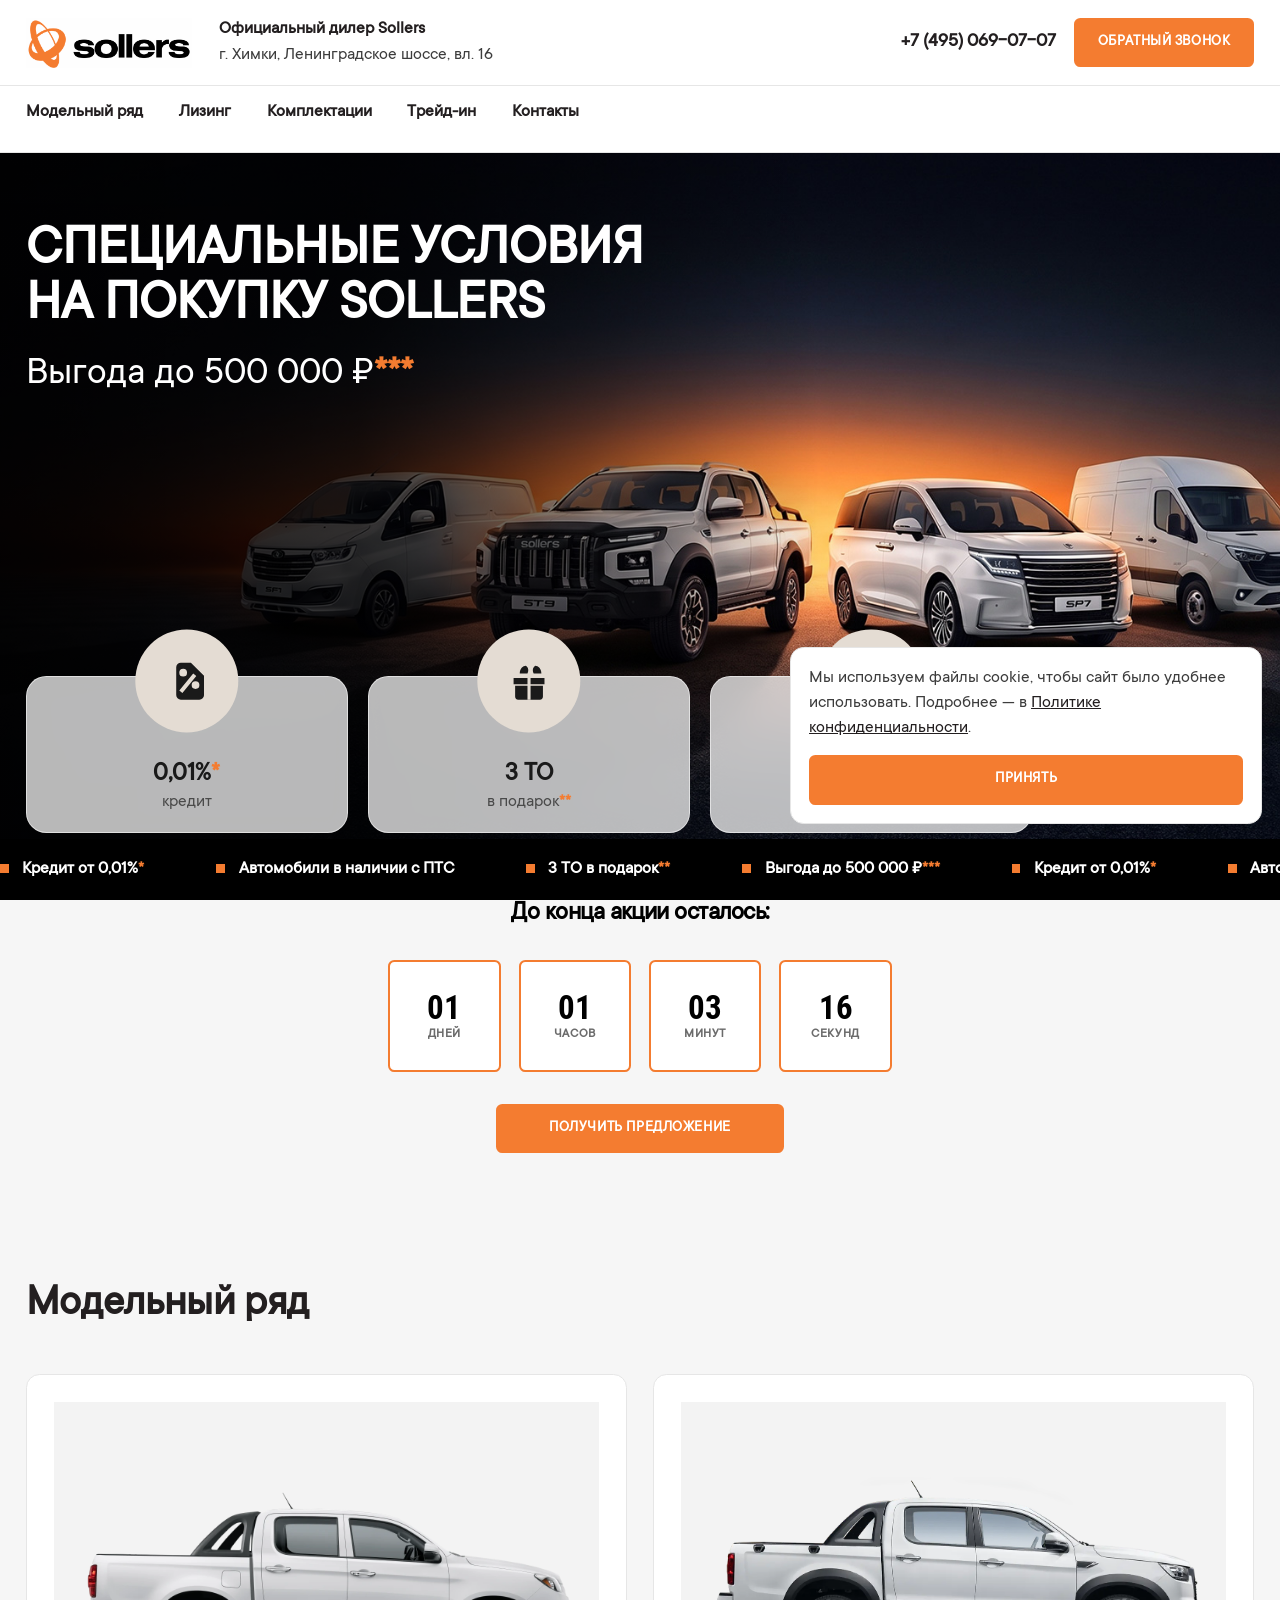
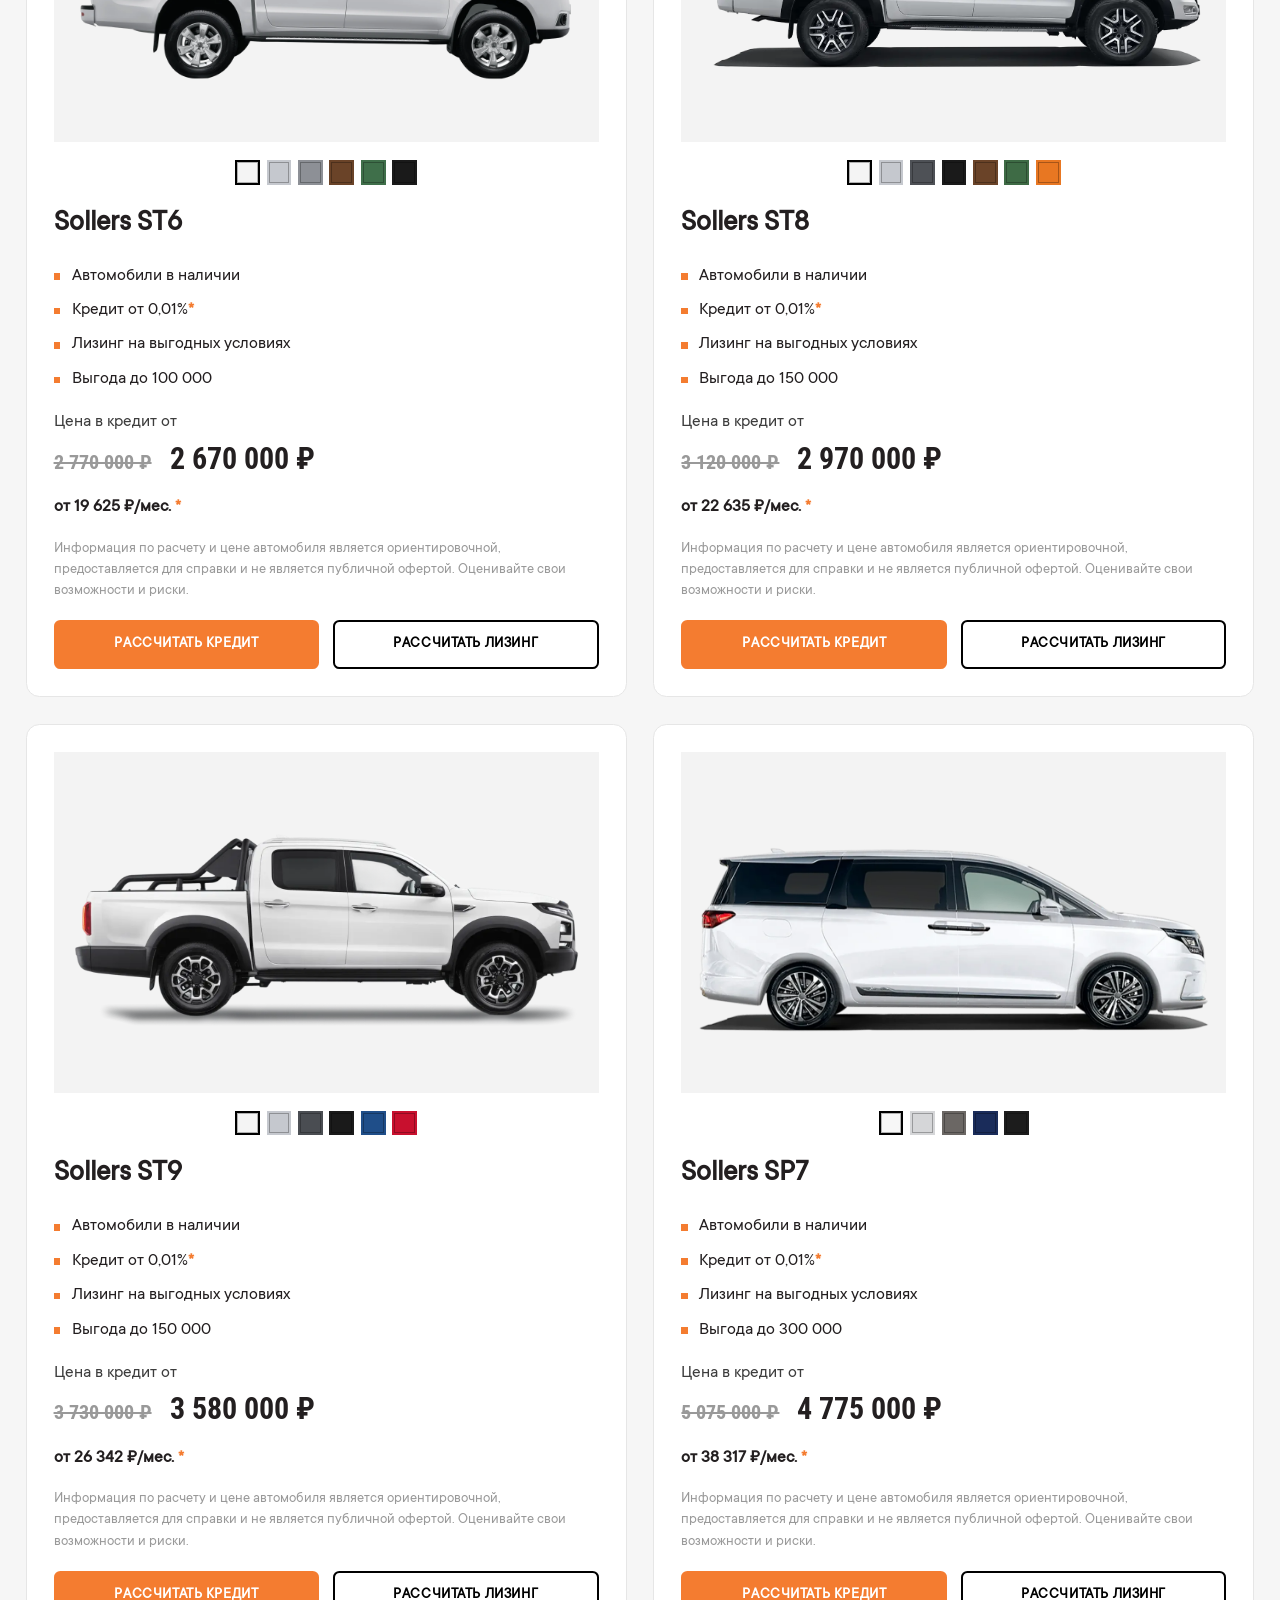
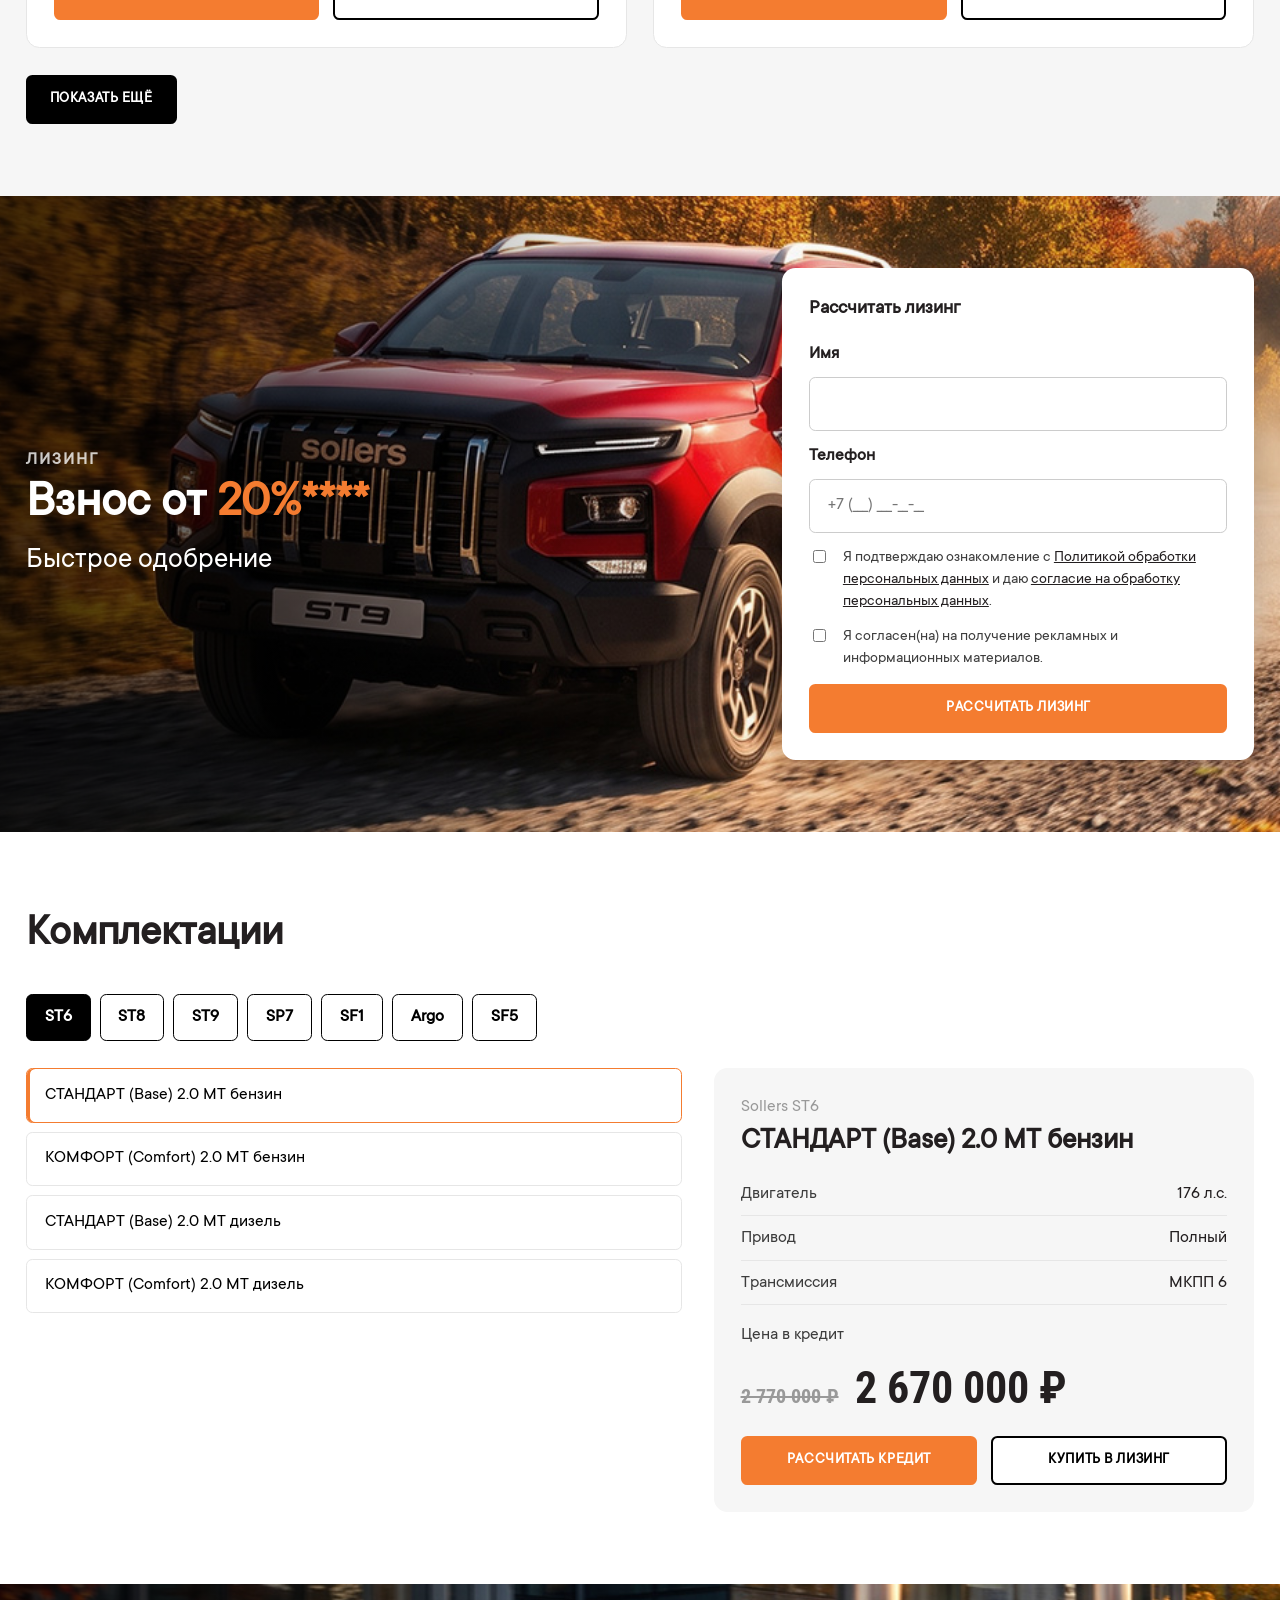
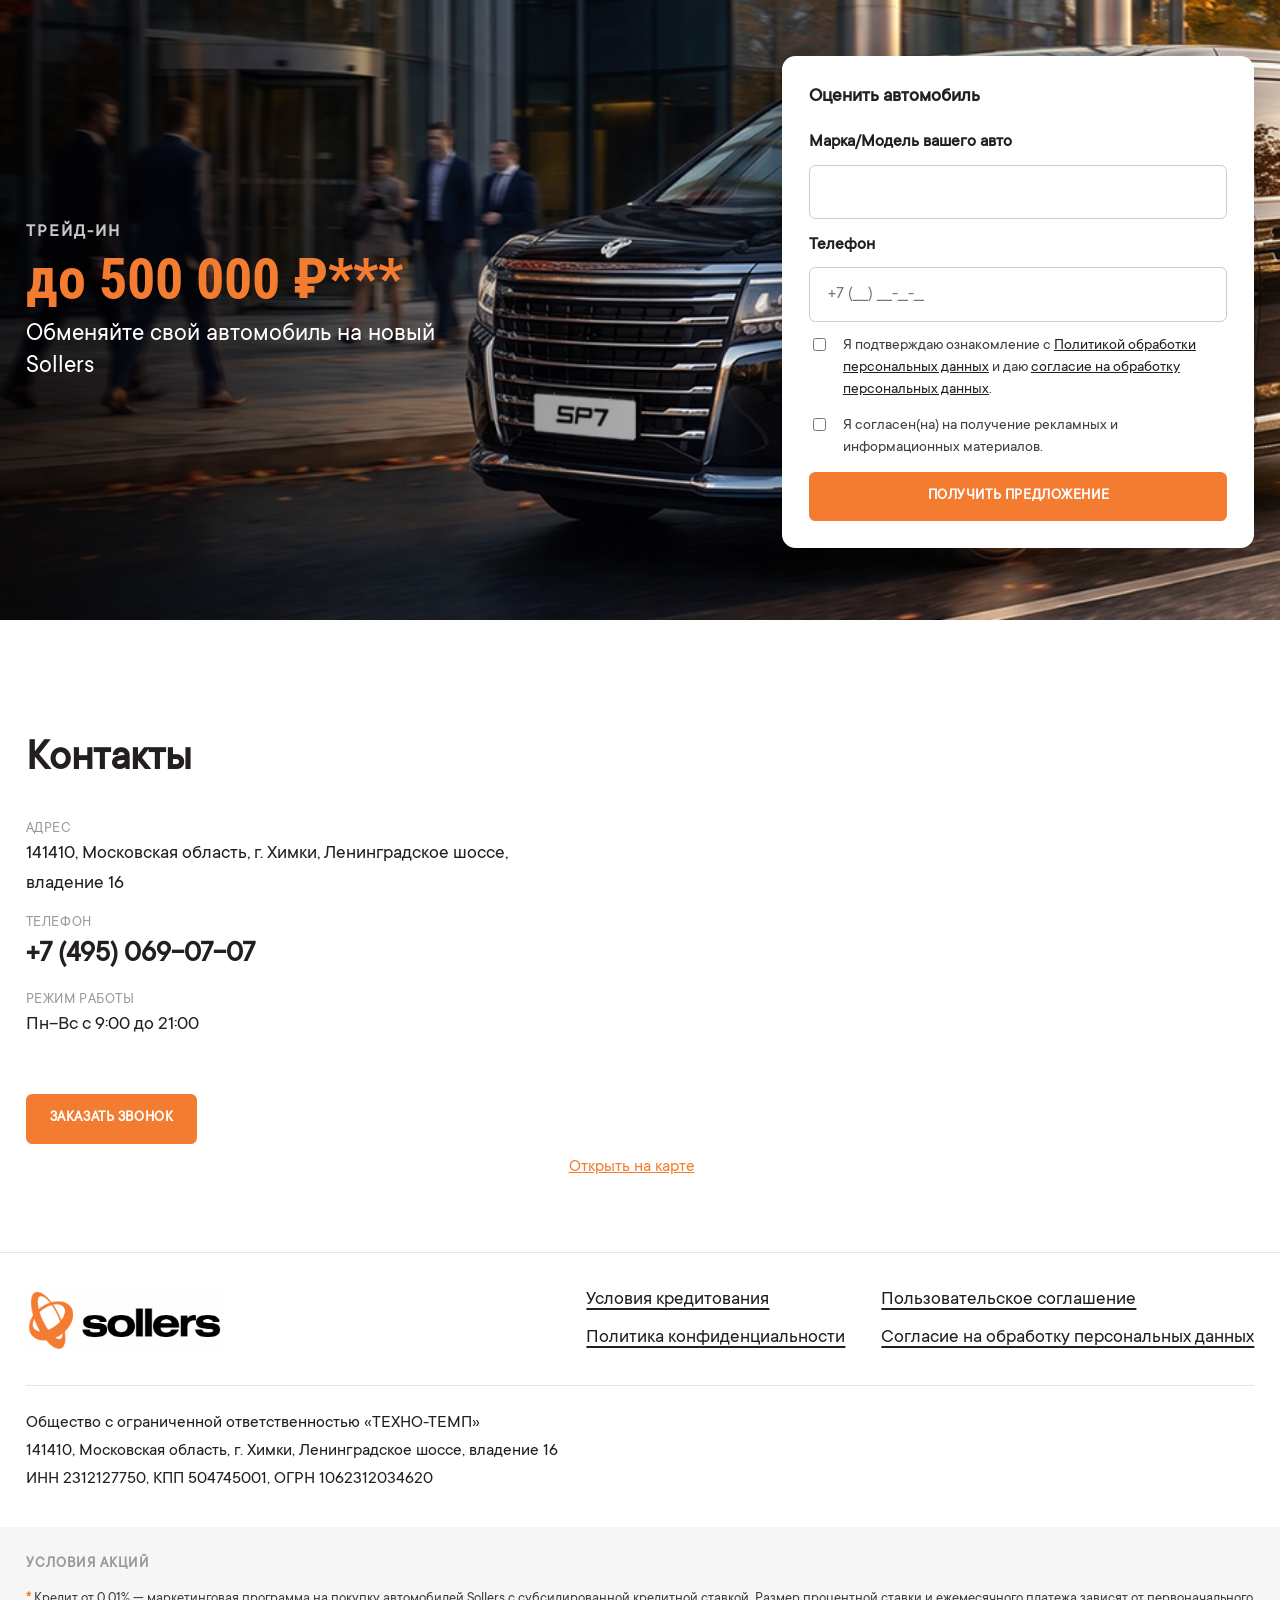
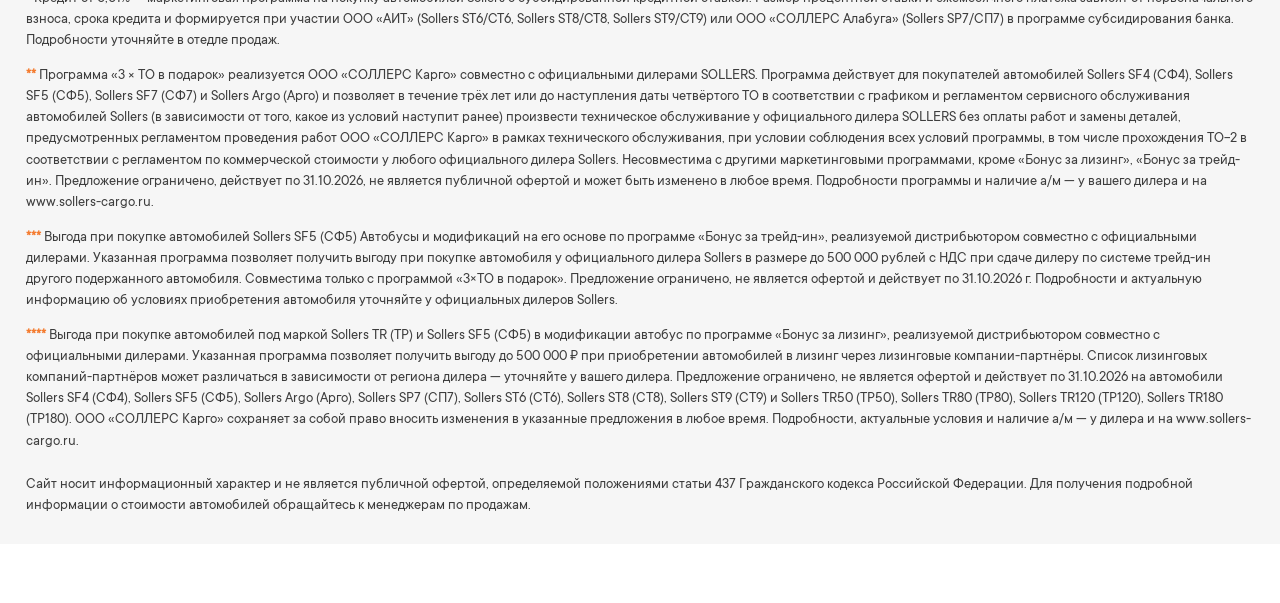
==== index.html @ 613c15c0 "проект" ====
<!DOCTYPE html>
<html lang="ru">
<head>
  <meta charset="utf-8">
  <meta name="viewport" content="width=device-width, initial-scale=1">
  <title>Sollers в Химках — официальный дилер</title>
  <meta name="description" content="Официальный дилер Sollers в Химках. Специальные условия на покупку, кредит от 0,01% и лизинг.">
  <meta name="theme-color" content="#F47C30">
  <link rel="stylesheet" href="css/base.css">
</head>
<body>
  <header class="header">
    <div class="wrap header__bar">
      <a class="header__logo" href="#top" aria-label="Sollers, наверх">
        <img class="header__logo-img" src="img/logo/sollers.png" alt="" width="568" height="171">
      </a>
      <div class="header__dealer">
        <p class="header__status">Официальный дилер Sollers</p>
        <p class="header__address">г. Химки, Ленинградское шоссе, вл. 16</p>
      </div>
      <div class="header__contacts">
        <a class="header__phone" href="tel:+74950690707">
          <svg class="header__phone-icon" viewBox="0 0 24 24" aria-hidden="true" focusable="false">
            <path fill="currentColor" d="M6.6 10.8a15.1 15.1 0 0 0 6.6 6.6l2.2-2.2a1 1 0 0 1 1-.25 11.4 11.4 0 0 0 3.6.57 1 1 0 0 1 1 1V20a1 1 0 0 1-1 1A17 17 0 0 1 3 7a1 1 0 0 1 1-1h3.5a1 1 0 0 1 1 1 11.4 11.4 0 0 0 .57 3.6 1 1 0 0 1-.25 1L6.6 10.8z"/>
          </svg>
          <span class="header__phone-text">+7 (495) 069-07-07</span>
        </a>
        <button class="button button--accent header__callback" type="button" data-open-popup="lead" data-form="callback" data-popup-title="Обратный звонок" data-popup-text="Оставьте номер, и мы перезвоним" data-popup-submit="Жду звонка">Обратный звонок</button>
        <button class="header__burger" type="button" aria-expanded="false" aria-controls="nav" aria-label="Открыть меню">
          <span class="visually-hidden">Меню</span>
          <span class="header__burger-line"></span>
          <span class="header__burger-line"></span>
          <span class="header__burger-line"></span>
        </button>
      </div>
    </div>
    <nav class="nav" id="nav" aria-label="Разделы страницы">
      <div class="wrap">
        <ul class="nav__list">
          <li><a class="nav__link" href="#models">Модельный ряд</a></li>
          <li><a class="nav__link" href="#leasing">Лизинг</a></li>
          <li><a class="nav__link" href="#trims">Комплектации</a></li>
          <li><a class="nav__link" href="#tradein">Трейд-ин</a></li>
          <li><a class="nav__link" href="#contacts">Контакты</a></li>
          <li class="nav__call"><button class="button button--accent" type="button" data-open-popup="lead" data-form="callback" data-popup-title="Обратный звонок" data-popup-text="Оставьте номер, и мы перезвоним" data-popup-submit="Жду звонка">Обратный звонок</button></li>
        </ul>
      </div>
    </nav>
  </header>

  <main id="top">
    <section class="hero" aria-labelledby="hero-title">
      <picture class="hero__picture">
        <source media="(max-width: 719px)" srcset="img/banners/720x1330_Main_mobile_2.jpg" sizes="100vw">
        <img class="hero__photo" src="img/banners/1920x828_Main_desktop.jpg" alt="" width="1920" height="828" sizes="100vw">
      </picture>
      <div class="hero__shade" aria-hidden="true"></div>
      <div class="wrap hero__inner">
        <h1 class="hero__title" id="hero-title">Специальные условия<br>на покупку Sollers</h1>
        <p class="hero__lead">Выгода до 500 000 ₽<a class="note" href="#note-3">***</a></p>
        <ul class="hero__points">
          <li class="hero__point">
            <span class="hero__icon" aria-hidden="true">
              <svg viewBox="0 0 64 64"><path fill="currentColor" fill-rule="evenodd" d="M24 8h13l17 17v25a6 6 0 0 1-6 6H24a6 6 0 0 1-6-6V14a6 6 0 0 1 6-6zm3 8a5 5 0 1 0 0 10 5 5 0 0 0 0-10zm16 16a5 5 0 1 0 0 10 5 5 0 0 0 0-10zM22 44l18-22 4 3.2L26 47.2z"/></svg>
            </span>
            <span class="hero__point-value">0,01%<a class="note" href="#note-1">*</a></span>
            <span class="hero__point-note">кредит</span>
          </li>
          <li class="hero__point">
            <span class="hero__icon" aria-hidden="true">
              <svg viewBox="0 0 64 64"><path fill="currentColor" d="M20 22c0-6 4-10 8-10 3 2 4 6 2 10h-10zm6 0h12c-2-4-1-8 2-10 4 0 8 4 8 10H26zM12 28h40v8H12zm2 10h36v14a4 4 0 0 1-4 4H18a4 4 0 0 1-4-4V38z"/><path fill="#e4dcd3" d="M30 28h4v28h-4z"/></svg>
            </span>
            <span class="hero__point-value">3 ТО</span>
            <span class="hero__point-note">в подарок<a class="note" href="#note-2">**</a></span>
          </li>
          <li class="hero__point">
            <span class="hero__icon" aria-hidden="true">
              <svg viewBox="0 0 64 64"><path fill="currentColor" fill-rule="evenodd" d="M6 38 16 22h20l8 8h14v12H6V38zm8 2h14l3 6H14v-6zM14 46a6 6 0 1 0 .01 0zm28 0a6 6 0 1 0 .01 0z"/></svg>
            </span>
            <span class="hero__point-value">В наличии</span>
            <span class="hero__point-note">автомобили</span>
          </li>
        </ul>
      </div>
    </section>

    <section class="timer" role="timer" aria-live="polite" aria-atomic="true" aria-label="До конца акции осталось">
      <div class="wrap timer__inner">
        <p class="timer__label">До конца акции осталось:</p>
        <div class="timer__grid">
          <div class="timer__cell"><span class="timer__value" data-timer="days">00</span><span class="timer__unit">дней</span></div>
          <div class="timer__cell"><span class="timer__value" data-timer="hours">00</span><span class="timer__unit">часов</span></div>
          <div class="timer__cell"><span class="timer__value" data-timer="minutes">00</span><span class="timer__unit">минут</span></div>
          <div class="timer__cell"><span class="timer__value" data-timer="seconds">00</span><span class="timer__unit">секунд</span></div>
        </div>
        <button class="button button--accent timer__action" type="button" data-open-popup="lead" data-form="offer" data-popup-title="Получите уникальное предложение на Sollers" data-popup-text="Оставьте заявку, и мы перезвоним с лучшим предложением" data-popup-submit="Узнать условия">Получить предложение</button>
      </div>
    </section>

    <section class="catalog" id="models" aria-labelledby="catalog-title">
      <div class="wrap">
        <h2 class="catalog__title" id="catalog-title">Модельный ряд</h2>
        <ul class="catalog__list" data-catalog-list></ul>
        <button class="button button--dark catalog__more" type="button" data-catalog-more hidden>Показать ещё</button>
      </div>
    </section>

    <section class="leasing" id="leasing" aria-labelledby="leasing-title">
      <picture class="leasing__picture">
        <source media="(max-width: 719px)" srcset="img/banners/720x1320_лизинг_mobile.jpg" sizes="100vw">
        <img class="leasing__photo" src="img/banners/1920x460_лизинг_desktop.jpg" alt="" width="1920" height="460" sizes="100vw">
      </picture>
      <div class="leasing__shade"></div>
      <div class="wrap leasing__inner">
        <div class="leasing__copy">
          <p class="leasing__kicker">Лизинг</p>
          <h2 class="leasing__title" id="leasing-title">Взнос от <span class="leasing__value">20%<a class="note" href="#note-4">****</a></span></h2>
          <p class="leasing__lead">Быстрое одобрение</p>
        </div>
        <div class="leasing__panel">
          <p class="leasing__panel-title">Рассчитать лизинг</p>
          <form class="form" data-form="leasing" novalidate>
            <label class="form__field">
              <span class="form__label">Имя</span>
              <input class="form__input" type="text" name="name" autocomplete="name" required>
            </label>
            <label class="form__field">
              <span class="form__label">Телефон</span>
              <input class="form__input" type="tel" name="phone" data-phone inputmode="tel" autocomplete="tel" placeholder="+7 (___) ___-__-__" required>
            </label>
            <label class="form__check">
              <input type="checkbox" name="consent" required>
              <span>Я подтверждаю ознакомление с <a href="pages/privacy.html">Политикой обработки персональных данных</a> и даю <a href="pages/consent.html">согласие на обработку персональных данных</a>.</span>
            </label>
            <label class="form__check">
              <input type="checkbox" name="ads" required>
              <span>Я согласен(на) на получение рекламных и информационных материалов.</span>
            </label>
            <p class="form__error" role="alert">Необходимо ваше согласие. Пожалуйста, заполните обязательные поля.</p>
            <button class="button button--accent button--wide" type="submit">Рассчитать лизинг</button>
          </form>
        </div>
      </div>
    </section>

    <section class="trims" id="trims" aria-labelledby="trims-title">
      <div class="wrap">
        <h2 class="trims__title" id="trims-title">Комплектации</h2>
        <div class="trims__tabs" role="tablist" aria-label="Модели" data-trim-tabs></div>
        <div class="trims__layout" id="trim-panel" role="tabpanel">
          <div class="trims__list" data-trim-list></div>
          <article class="trims__card" data-trim-card></article>
        </div>
      </div>
    </section>

    <section class="tradein" id="tradein" aria-labelledby="tradein-title">
      <picture class="tradein__picture">
        <source media="(max-width: 719px)" srcset="img/banners/720x1320_Trade-in_mobile.jpg" sizes="100vw">
        <img class="tradein__photo" src="img/banners/1920x460_Trade-in_desktop.jpg" alt="" width="1920" height="460" sizes="100vw">
      </picture>
      <div class="tradein__shade"></div>
      <div class="wrap tradein__inner">
        <div class="tradein__copy">
          <p class="tradein__kicker">Трейд-ин</p>
          <p class="tradein__benefit">до 500 000 ₽<a class="note" href="#note-3">***</a></p>
          <h2 class="tradein__title" id="tradein-title">Обменяйте свой автомобиль на новый Sollers</h2>
        </div>
        <div class="tradein__panel">
          <p class="tradein__panel-title">Оценить автомобиль</p>
          <form class="form" data-form="tradein" novalidate>
            <label class="form__field">
              <span class="form__label">Марка/Модель вашего авто</span>
              <input class="form__input" type="text" name="vehicle" required>
            </label>
            <label class="form__field">
              <span class="form__label">Телефон</span>
              <input class="form__input" type="tel" name="phone" data-phone inputmode="tel" autocomplete="tel" placeholder="+7 (___) ___-__-__" required>
            </label>
            <label class="form__check">
              <input type="checkbox" name="consent" required>
              <span>Я подтверждаю ознакомление с <a href="pages/privacy.html">Политикой обработки персональных данных</a> и даю <a href="pages/consent.html">согласие на обработку персональных данных</a>.</span>
            </label>
            <label class="form__check">
              <input type="checkbox" name="ads" required>
              <span>Я согласен(на) на получение рекламных и информационных материалов.</span>
            </label>
            <p class="form__error" role="alert">Необходимо ваше согласие. Пожалуйста, заполните обязательные поля.</p>
            <button class="button button--accent button--wide" type="submit">Получить предложение</button>
          </form>
        </div>
      </div>
    </section>

    <section class="contacts" id="contacts" aria-labelledby="contacts-title">
      <div class="wrap contacts__inner">
        <div class="contacts__info">
          <h2 class="contacts__title" id="contacts-title">Контакты</h2>
          <address class="contacts__address">
            <ul class="contacts__list">
              <li>
                <span class="contacts__label">Адрес</span>
                141410, Московская область, г. Химки, Ленинградское шоссе, владение 16
              </li>
              <li>
                <span class="contacts__label">Телефон</span>
                <a class="contacts__phone" href="tel:+74950690707">+7 (495) 069-07-07</a>
              </li>
              <li>
                <span class="contacts__label">Режим работы</span>
                Пн–Вс с 9:00 до 21:00
              </li>
            </ul>
          </address>
          <button class="button button--accent" type="button" data-open-popup="lead" data-form="callback" data-popup-title="Обратный звонок" data-popup-text="Оставьте номер, и мы перезвоним" data-popup-submit="Жду звонка">Заказать звонок</button>
        </div>
        <div class="contacts__frame">
          <iframe class="contacts__widget" title="Карта проезда" src="https://yandex.ru/map-widget/v1/?um=constructor%3A5c850658d83d9215c7a2174152e2b12e283ba6ee07dd15b42a90658e6cee18c6&amp;source=constructor" loading="lazy"></iframe>
          <a class="contacts__map" href="https://yandex.ru/maps/?text=%D0%A5%D0%B8%D0%BC%D0%BA%D0%B8%20%D0%9B%D0%B5%D0%BD%D0%B8%D0%BD%D0%B3%D1%80%D0%B0%D0%B4%D1%81%D0%BA%D0%BE%D0%B5%20%D1%88%D0%BE%D1%81%D1%81%D0%B5%2016" target="_blank" rel="noopener">Открыть на карте</a>
        </div>
      </div>
    </section>
  </main>

  <div class="ticker" role="region" aria-label="Акции">
    <div class="ticker__track">
      <ul class="ticker__group">
        <li class="ticker__item">Кредит от 0,01%<a class="note" href="#note-1">*</a></li>
        <li class="ticker__item">Автомобили в наличии с ПТС</li>
        <li class="ticker__item">3 ТО в подарок<a class="note" href="#note-2">**</a></li>
        <li class="ticker__item">Выгода до 500 000 ₽<a class="note" href="#note-3">***</a></li>
      </ul>
      <ul class="ticker__group" aria-hidden="true">
        <li class="ticker__item">Кредит от 0,01%<a class="note" href="#note-1">*</a></li>
        <li class="ticker__item">Автомобили в наличии с ПТС</li>
        <li class="ticker__item">3 ТО в подарок<a class="note" href="#note-2">**</a></li>
        <li class="ticker__item">Выгода до 500 000 ₽<a class="note" href="#note-3">***</a></li>
      </ul>
    </div>
  </div>

  <footer class="footer">
    <div class="footer__bar">
      <div class="wrap footer__main">
        <img class="footer__logo" src="img/logo/sollers.png" alt="Sollers" width="568" height="171">
        <nav class="footer__links" aria-label="Правовая информация">
          <a href="pages/credit.html">Условия кредитования</a>
          <a href="pages/agreement.html">Пользовательское соглашение</a>
          <a href="pages/privacy.html">Политика конфиденциальности</a>
          <a href="pages/consent.html">Согласие на обработку персональных данных</a>
        </nav>
        <div class="footer__company">
          <p class="footer__name">Общество с ограниченной ответственностью «ТЕХНО-ТЕМП»</p>
          <p>141410, Московская область, г. Химки, Ленинградское шоссе, владение 16</p>
          <p>ИНН 2312127750, КПП 504745001, ОГРН 1062312034620</p>
        </div>
      </div>
    </div>
    <div class="footer__notes" id="notes">
      <div class="wrap">
        <p class="footer__notes-title">Условия акций</p>
        <p id="note-1"><span class="note">*</span> Кредит от 0,01% — маркетинговая программа на покупку автомобилей Sollers с субсидированной кредитной ставкой. Размер процентной ставки и ежемесячного платежа зависят от первоначального взноса, срока кредита и формируется при участии ООО «АИТ» (Sollers ST6/CT6, Sollers ST8/CT8, Sollers ST9/CT9) или ООО «СОЛЛЕРС Алабуга» (Sollers SP7/СП7) в программе субсидирования банка. Подробности уточняйте в отедле продаж.</p>
        <p id="note-2"><span class="note">**</span> Программа «3 × ТО в подарок» реализуется ООО «СОЛЛЕРС Карго» совместно с официальными дилерами SOLLERS. Программа действует для покупателей автомобилей Sollers SF4 (СФ4), Sollers SF5 (СФ5), Sollers SF7 (СФ7) и Sollers Argo (Арго) и позволяет в течение трёх лет или до наступления даты четвёртого ТО в соответствии с графиком и регламентом сервисного обслуживания автомобилей Sollers (в зависимости от того, какое из условий наступит ранее) произвести техническое обслуживание у официального дилера SOLLERS без оплаты работ и замены деталей, предусмотренных регламентом проведения работ ООО «СОЛЛЕРС Карго» в рамках технического обслуживания, при условии соблюдения всех условий программы, в том числе прохождения ТО-2 в соответствии с регламентом по коммерческой стоимости у любого официального дилера Sollers. Несовместима с другими маркетинговыми программами, кроме «Бонус за лизинг», «Бонус за трейд-ин». Предложение ограничено, действует по 31.10.2026, не является публичной офертой и может быть изменено в любое время. Подробности программы и наличие а/м — у вашего дилера и на www.sollers-cargo.ru.</p>
        <p id="note-3"><span class="note">***</span> Выгода при покупке автомобилей Sollers SF5 (СФ5) Автобусы и модификаций на его основе по программе «Бонус за трейд-ин», реализуемой дистрибьютором совместно с официальными дилерами. Указанная программа позволяет получить выгоду при покупке автомобиля у официального дилера Sollers в размере до 500 000 рублей с НДС при сдаче дилеру по системе трейд-ин другого подержанного автомобиля. Совместима только с программой «3×ТО в подарок». Предложение ограничено, не является офертой и действует по 31.10.2026 г. Подробности и актуальную информацию об условиях приобретения автомобиля уточняйте у официальных дилеров Sollers.</p>
        <p id="note-4"><span class="note">****</span> Выгода при покупке автомобилей под маркой Sollers TR (ТР) и Sollers SF5 (СФ5) в модификации автобус по программе «Бонус за лизинг», реализуемой дистрибьютором совместно с официальными дилерами. Указанная программа позволяет получить выгоду до 500 000 ₽ при приобретении автомобилей в лизинг через лизинговые компании-партнёры. Список лизинговых компаний-партнёров может различаться в зависимости от региона дилера — уточняйте у вашего дилера. Предложение ограничено, не является офертой и действует по 31.10.2026 на автомобили Sollers SF4 (СФ4), Sollers SF5 (СФ5), Sollers Argo (Арго), Sollers SP7 (СП7), Sollers ST6 (СТ6), Sollers ST8 (СТ8), Sollers ST9 (СТ9) и Sollers TR50 (ТР50), Sollers TR80 (ТР80), Sollers TR120 (ТР120), Sollers TR180 (ТР180). ООО «СОЛЛЕРС Карго» сохраняет за собой право вносить изменения в указанные предложения в любое время. Подробности, актуальные условия и наличие а/м — у дилера и на www.sollers-cargo.ru.</p>
        <p class="footer__offer">Сайт носит информационный характер и не является публичной офертой, определяемой положениями статьи 437 Гражданского кодекса Российской Федерации. Для получения подробной информации о стоимости автомобилей обращайтесь к менеджерам по продажам.</p>
      </div>
    </div>
  </footer>

  <div class="popup" id="popup-lead" aria-hidden="true" inert>
    <div class="popup__backdrop" data-close-popup></div>
    <div class="popup__dialog" role="dialog" aria-modal="true" aria-labelledby="popup-lead-title">
      <button class="popup__close" type="button" data-close-popup aria-label="Закрыть">×</button>
      <h2 class="popup__title" id="popup-lead-title" data-popup-title>Обратный звонок</h2>
      <p class="popup__text" data-popup-text>Оставьте номер, и мы перезвоним</p>
      <p class="popup__model" data-popup-model hidden></p>
      <form class="form" data-form="callback" novalidate>
        <input type="hidden" name="model" value="">
        <label class="form__field"><span class="form__label">Имя</span><input class="form__input" type="text" name="name" autocomplete="name" required></label>
        <label class="form__field"><span class="form__label">Телефон</span><input class="form__input" type="tel" name="phone" data-phone inputmode="tel" autocomplete="tel" placeholder="+7 (___) ___-__-__" required></label>
        <label class="form__check"><input type="checkbox" name="consent" required><span>Я подтверждаю ознакомление с <a href="pages/privacy.html">Политикой обработки персональных данных</a> и даю <a href="pages/consent.html">согласие на обработку персональных данных</a>.</span></label>
        <label class="form__check"><input type="checkbox" name="ads" required><span>Я согласен(на) на получение рекламных и информационных материалов.</span></label>
        <p class="form__error" role="alert">Необходимо ваше согласие. Пожалуйста, заполните обязательные поля.</p>
        <button class="button button--accent button--wide" type="submit" data-popup-submit>Жду звонка</button>
      </form>
    </div>
  </div>

  <div class="popup" id="popup-thanks" aria-hidden="true" inert>
    <div class="popup__backdrop" data-close-popup></div>
    <div class="popup__dialog" role="dialog" aria-modal="true" aria-labelledby="popup-thanks-title">
      <button class="popup__close" type="button" data-close-popup aria-label="Закрыть">×</button>
      <h2 class="popup__title" id="popup-thanks-title">Спасибо за заявку!</h2>
      <p class="popup__text">Менеджер свяжется с Вами в течение 5 минут</p>
    </div>
  </div>

  <div class="popup" id="popup-duplicate" aria-hidden="true" inert>
    <div class="popup__backdrop" data-close-popup></div>
    <div class="popup__dialog" role="dialog" aria-modal="true" aria-labelledby="popup-duplicate-title">
      <button class="popup__close" type="button" data-close-popup aria-label="Закрыть">×</button>
      <h2 class="popup__title" id="popup-duplicate-title">Ваша заявка уже была отправлена!</h2>
      <p class="popup__text">Менеджер свяжется с Вами в течение 5 минут</p>
    </div>
  </div>

  <aside class="cookie" aria-hidden="true" inert>
    <p class="cookie__text">Мы используем файлы cookie, чтобы сайт было удобнее использовать. Подробнее — в <a href="pages/privacy.html">Политике конфиденциальности</a>.</p>
    <button class="button button--accent" type="button" data-cookie-accept>Принять</button>
  </aside>

  <script src="js/main.js" defer></script>
  <script src="js/forms.js" defer></script>
  <script src="js/catalog.js" defer></script>
</body>
</html>
---- css/base.css ----
@import url("blocks/button.css");
@import url("blocks/form.css");
@import url("blocks/header.css");
@import url("blocks/hero.css");
@import url("blocks/timer.css");
@import url("blocks/catalog.css");
@import url("blocks/leasing.css");
@import url("blocks/trims.css");
@import url("blocks/tradein.css");
@import url("blocks/contacts.css");
@import url("blocks/ticker.css");
@import url("blocks/footer.css");
@import url("blocks/note.css");
@import url("blocks/popup.css");
@import url("blocks/cookie.css");
@import url("blocks/legal.css");

@font-face {
  font-family: "TT Commons Pro";
  src: url("../fonts/TTCommons-Regular.woff2") format("woff2");
  font-weight: 400;
  font-style: normal;
  font-display: swap;
}

@font-face {
  font-family: "Raleway";
  src: url("../fonts/Raleway-Regular.woff2") format("woff2");
  font-weight: 400;
  font-style: normal;
  font-display: swap;
}

@font-face {
  font-family: "Raleway";
  src: url("../fonts/Raleway-SemiBold.woff2") format("woff2");
  font-weight: 600;
  font-style: normal;
  font-display: swap;
}

@font-face {
  font-family: "Roboto Condensed";
  src: url("../fonts/RobotoCondensed-Bold.woff2") format("woff2");
  font-weight: 700;
  font-style: normal;
  font-display: swap;
}

:root {
  --color-bg: #ffffff;
  --color-text: #231F20;
  --color-muted: #3d3d3d;
  --color-grey: #999999;
  --color-line: #e6e6e6;
  --color-accent: #f47c30;
  --color-accent-dark: #d8661c;
  --color-soft: #f6f6f6;
  --font-main: "TT Commons Pro", "Raleway", "Segoe UI", sans-serif;
  --font-price: "Roboto Condensed", "TT Commons Pro", "Arial Narrow", sans-serif;
  --header-height: 4.75rem;
  --ticker-height: 3.25rem;
  --page-width: 72.5rem;
  --page-gutter: clamp(1rem, 2vw, 2rem);
  --space-3xs: 0.25rem;
  --space-2xs: 0.5rem;
  --space-xs: 0.75rem;
  --space-s: 1rem;
  --space-m: 1.5rem;
  --space-l: 2rem;
  --space-xl: 4rem;
  --text-xs: clamp(0.75rem, 0.7rem + 0.2vw, 0.8125rem);
  --text-s: clamp(0.875rem, 0.8rem + 0.25vw, 1rem);
  --text-m: clamp(1rem, 0.9rem + 0.35vw, 1.125rem);
  --text-l: clamp(1.25rem, 1rem + 0.9vw, 1.75rem);
  --text-xl: clamp(1.75rem, 1.15rem + 1.8vw, 2.5rem);
  --text-hero: clamp(2.15rem, 1.2rem + 3vw, 3.5rem);
  --motion: 0.4s ease-in-out;
  --radius-card: 0.75rem;
  --radius-control: 0.35rem;
}

*,
*::before,
*::after {
  box-sizing: border-box;
}

html {
  font-size: clamp(15px, 13.5px + 0.35vw, 18px);
  scroll-behavior: smooth;
  scroll-padding-top: calc(var(--header-height) + var(--space-s));
}

body {
  margin: 0;
  padding-bottom: var(--ticker-height);
  font-family: var(--font-main);
  font-size: var(--text-s);
  line-height: 1.45;
  color: var(--color-text);
  background: var(--color-bg);
}

.catalog,
.leasing,
.trims,
.tradein,
.contacts {
  scroll-margin-top: calc(var(--header-height) + var(--space-s));
}

img {
  max-width: 100%;
  height: auto;
  display: block;
}

button,
input {
  font: inherit;
}

a {
  color: inherit;
}

h1,
h2,
h3,
p {
  margin: 0;
}

.wrap {
  width: min(var(--page-width), calc(100% - var(--page-gutter) * 2));
  margin-inline: auto;
}

.visually-hidden {
  position: absolute;
  width: 1px;
  height: 1px;
  padding: 0;
  margin: -1px;
  overflow: hidden;
  clip: rect(0, 0, 0, 0);
  white-space: nowrap;
  border: 0;
}

:focus-visible {
  outline: 2px solid var(--color-accent);
  outline-offset: 2px;
}

@media (max-width: 959px) {
  :root {
    --text-xs: 0.9375rem;
    --text-s: 1.0625rem;
    --text-m: 1.1875rem;
  }

  html {
    font-size: 17px;
  }
}

@media (prefers-reduced-motion: reduce) {
  html {
    scroll-behavior: auto;
  }
}
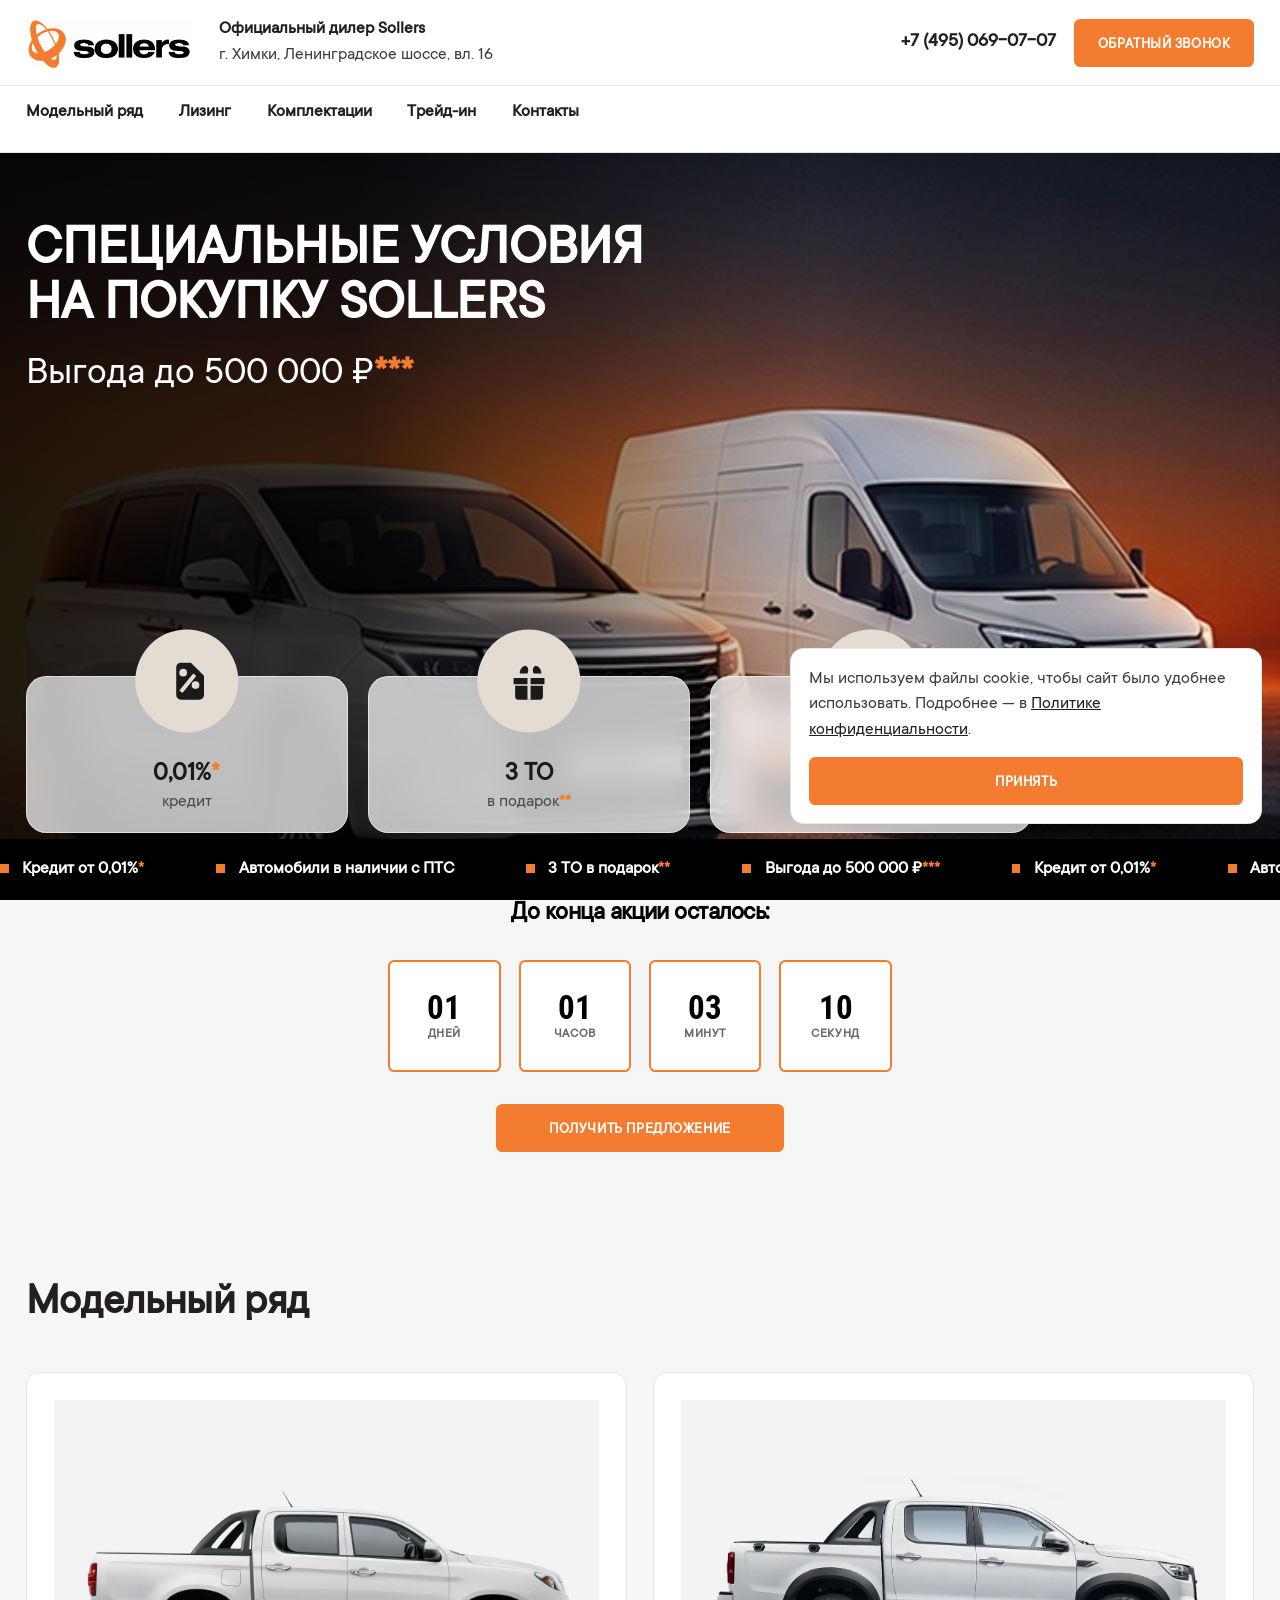
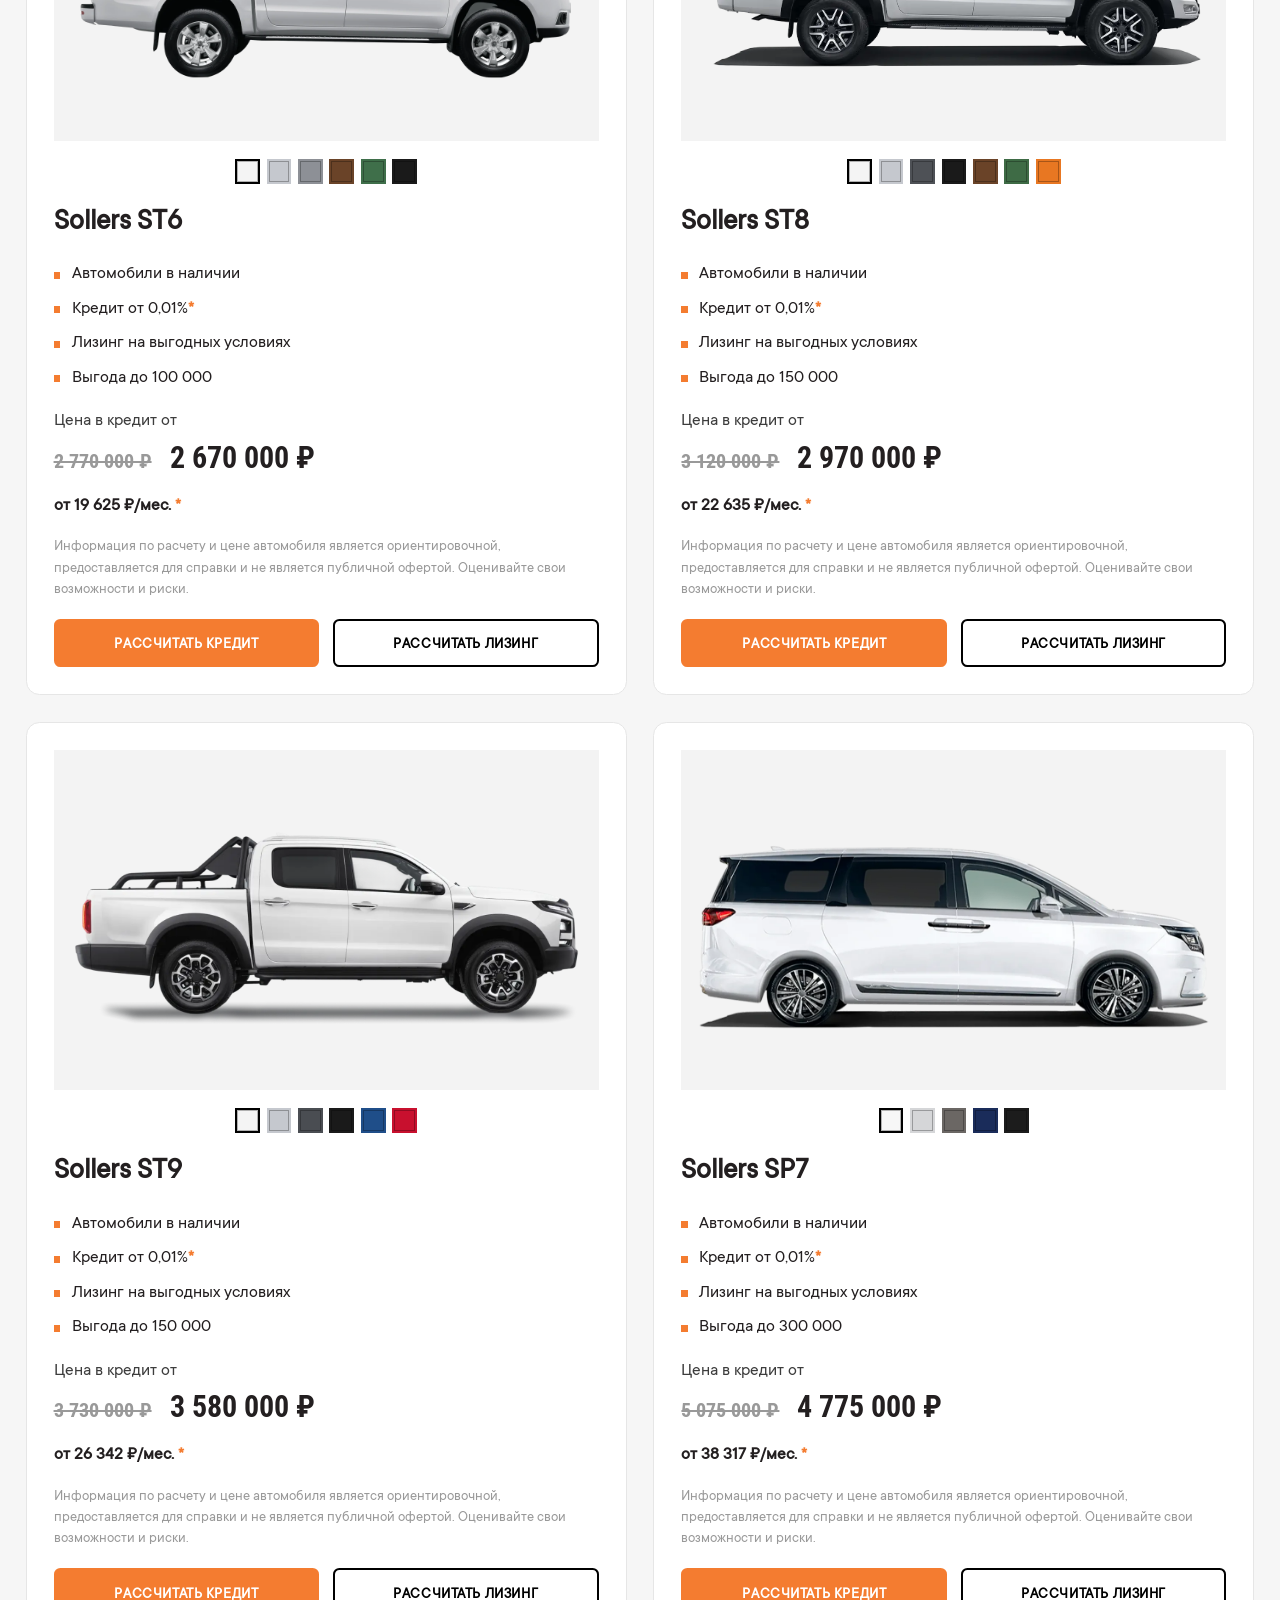
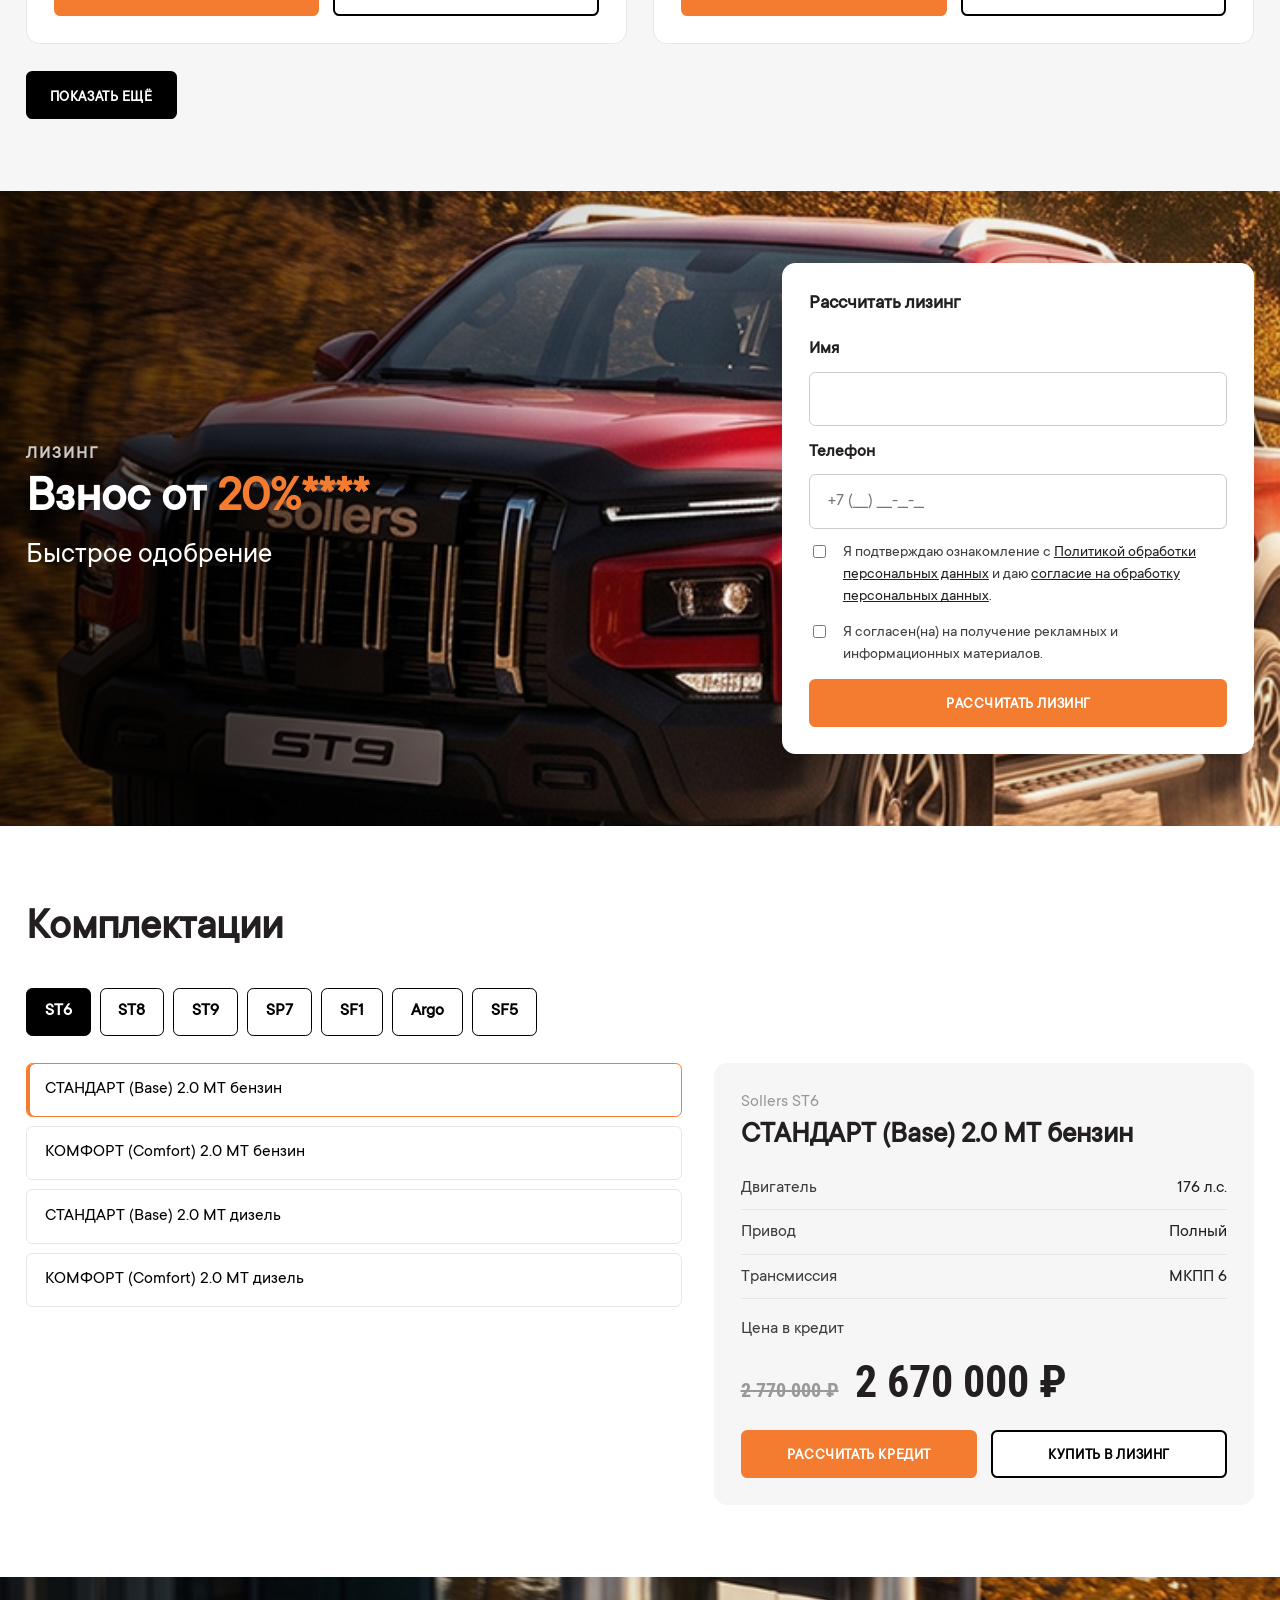
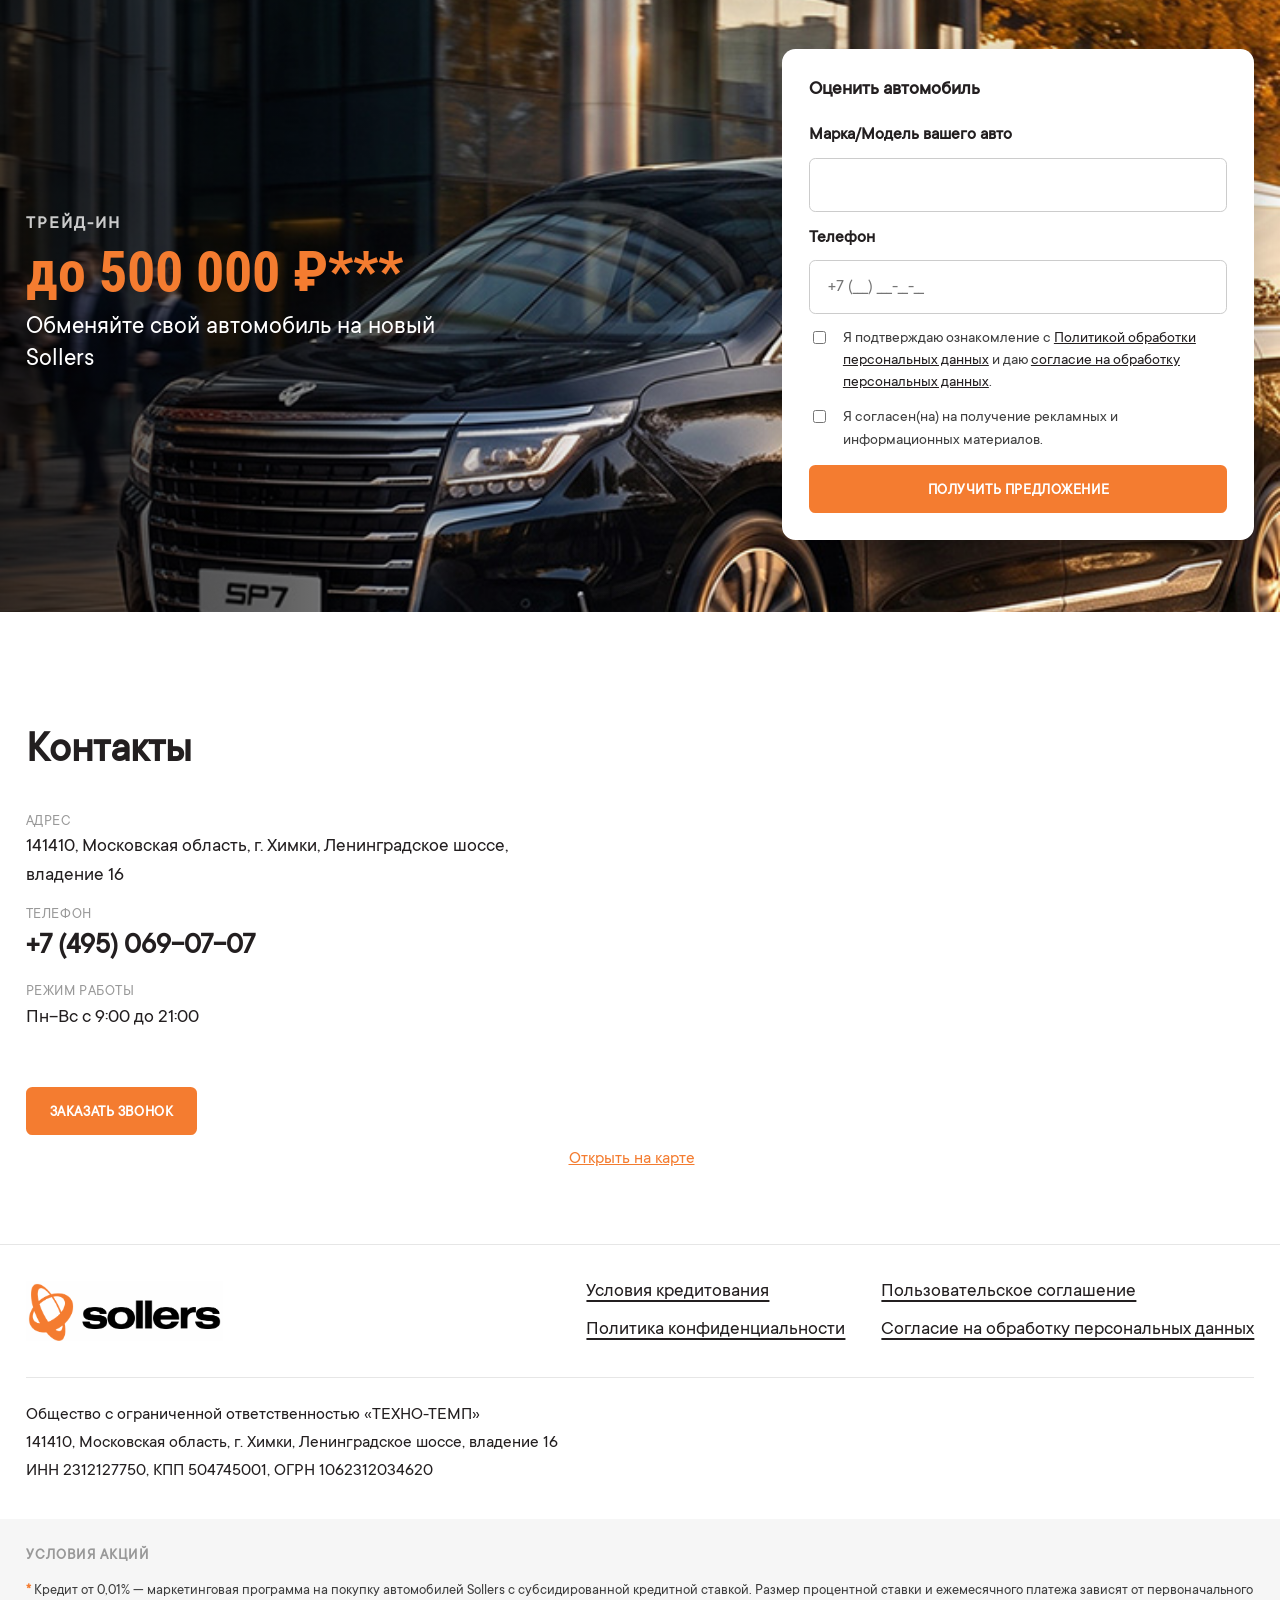
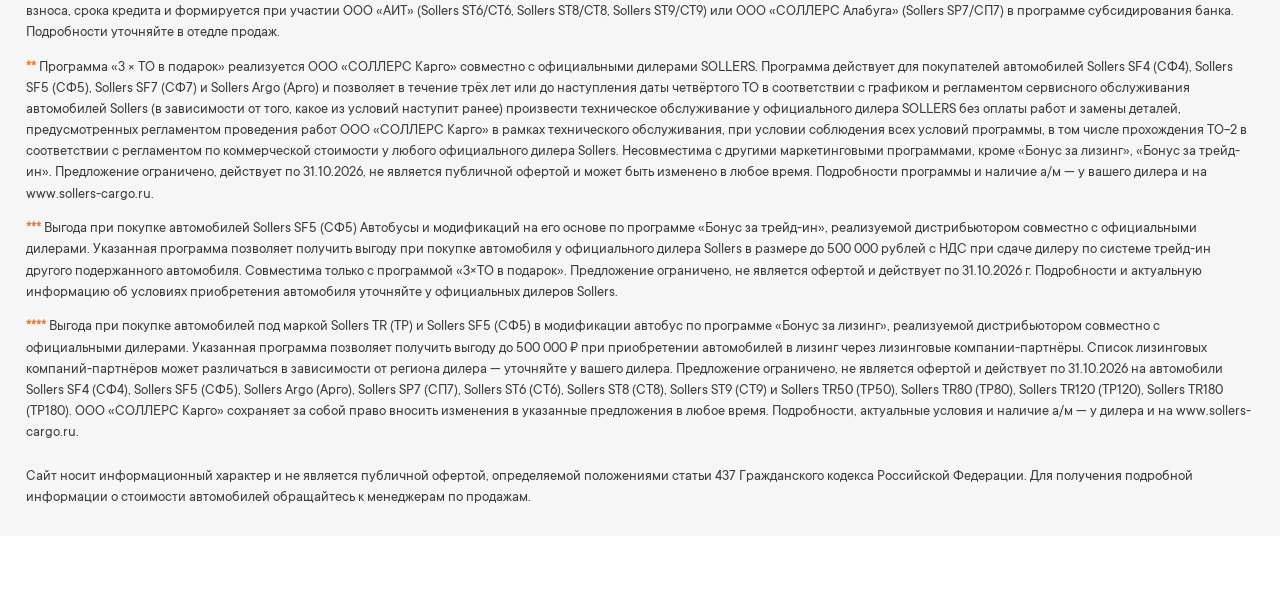
==== commit c367a855: "правки" ====
--- a/index.html
+++ b/index.html
@@ -51,8 +51,8 @@
   <main id="top">
     <section class="hero" aria-labelledby="hero-title">
       <picture class="hero__picture">
-        <source media="(max-width: 719px)" srcset="img/banners/720x1330_Main_mobile_2.jpg" sizes="100vw">
-        <img class="hero__photo" src="img/banners/1920x828_Main_desktop.jpg" alt="" width="1920" height="828" sizes="100vw">
+        <source media="(max-width: 719px)" srcset="img/banners/720x1330_Main_mobile_2.jpg">
+        <img class="hero__photo" src="img/banners/1920x828_Main_desktop.jpg" alt="" width="1920" height="828">
       </picture>
       <div class="hero__shade" aria-hidden="true"></div>
       <div class="wrap hero__inner">
@@ -84,7 +84,7 @@
       </div>
     </section>
 
-    <section class="timer" role="timer" aria-live="polite" aria-atomic="true" aria-label="До конца акции осталось">
+    <div class="timer" role="timer" aria-live="polite" aria-atomic="true" aria-label="До конца акции осталось">
       <div class="wrap timer__inner">
         <p class="timer__label">До конца акции осталось:</p>
         <div class="timer__grid">
@@ -95,7 +95,7 @@
         </div>
         <button class="button button--accent timer__action" type="button" data-open-popup="lead" data-form="offer" data-popup-title="Получите уникальное предложение на Sollers" data-popup-text="Оставьте заявку, и мы перезвоним с лучшим предложением" data-popup-submit="Узнать условия">Получить предложение</button>
       </div>
-    </section>
+    </div>
 
     <section class="catalog" id="models" aria-labelledby="catalog-title">
       <div class="wrap">
@@ -107,8 +107,8 @@
 
     <section class="leasing" id="leasing" aria-labelledby="leasing-title">
       <picture class="leasing__picture">
-        <source media="(max-width: 719px)" srcset="img/banners/720x1320_лизинг_mobile.jpg" sizes="100vw">
-        <img class="leasing__photo" src="img/banners/1920x460_лизинг_desktop.jpg" alt="" width="1920" height="460" sizes="100vw">
+        <source media="(max-width: 719px)" srcset="img/banners/720x1320_лизинг_mobile.jpg">
+        <img class="leasing__photo" src="img/banners/1920x460_лизинг_desktop.jpg" alt="" width="1920" height="460">
       </picture>
       <div class="leasing__shade"></div>
       <div class="wrap leasing__inner">
@@ -149,15 +149,17 @@
         <div class="trims__tabs" role="tablist" aria-label="Модели" data-trim-tabs></div>
         <div class="trims__layout" id="trim-panel" role="tabpanel">
           <div class="trims__list" data-trim-list></div>
-          <article class="trims__card" data-trim-card></article>
+          <article class="trims__card" data-trim-card>
+            <h3 class="trims__name">Комплектация</h3>
+          </article>
         </div>
       </div>
     </section>
 
     <section class="tradein" id="tradein" aria-labelledby="tradein-title">
       <picture class="tradein__picture">
-        <source media="(max-width: 719px)" srcset="img/banners/720x1320_Trade-in_mobile.jpg" sizes="100vw">
-        <img class="tradein__photo" src="img/banners/1920x460_Trade-in_desktop.jpg" alt="" width="1920" height="460" sizes="100vw">
+        <source media="(max-width: 719px)" srcset="img/banners/720x1320_Trade-in_mobile.jpg">
+        <img class="tradein__photo" src="img/banners/1920x460_Trade-in_desktop.jpg" alt="" width="1920" height="460">
       </picture>
       <div class="tradein__shade"></div>
       <div class="wrap tradein__inner">
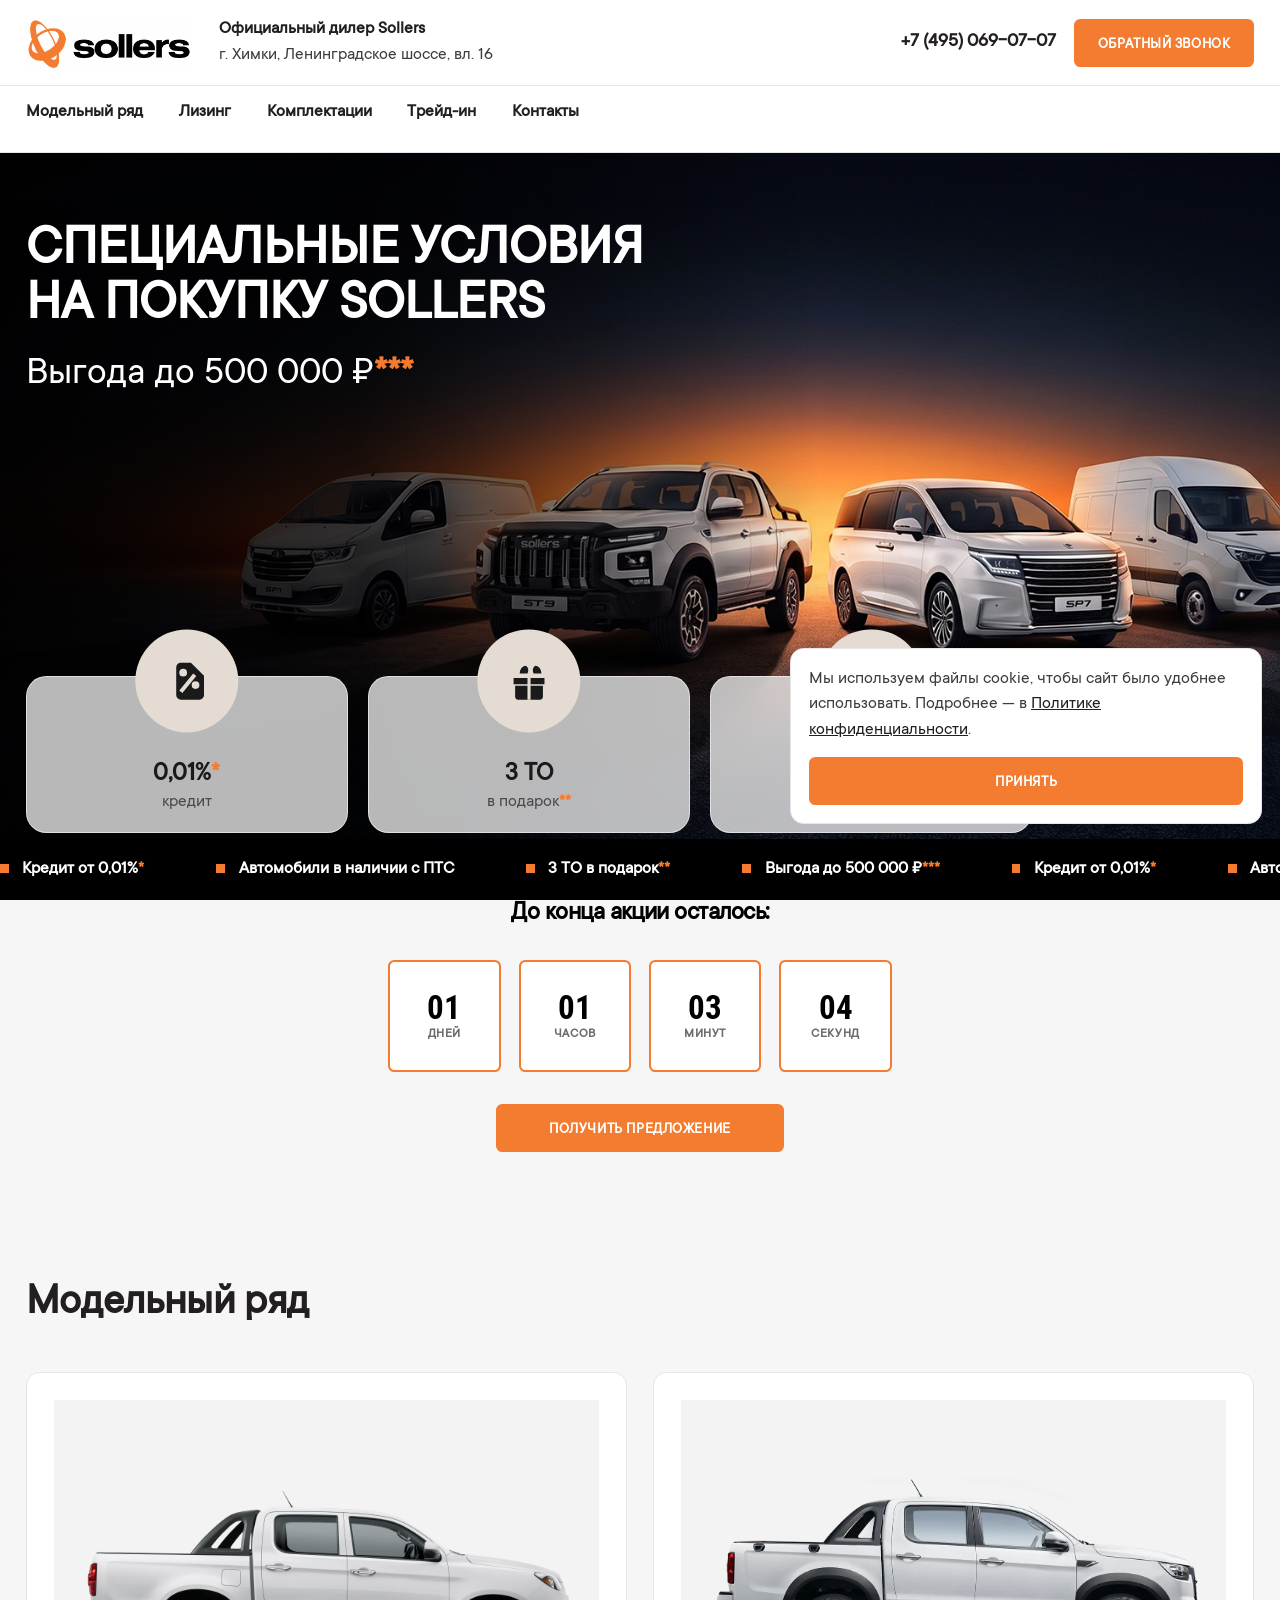
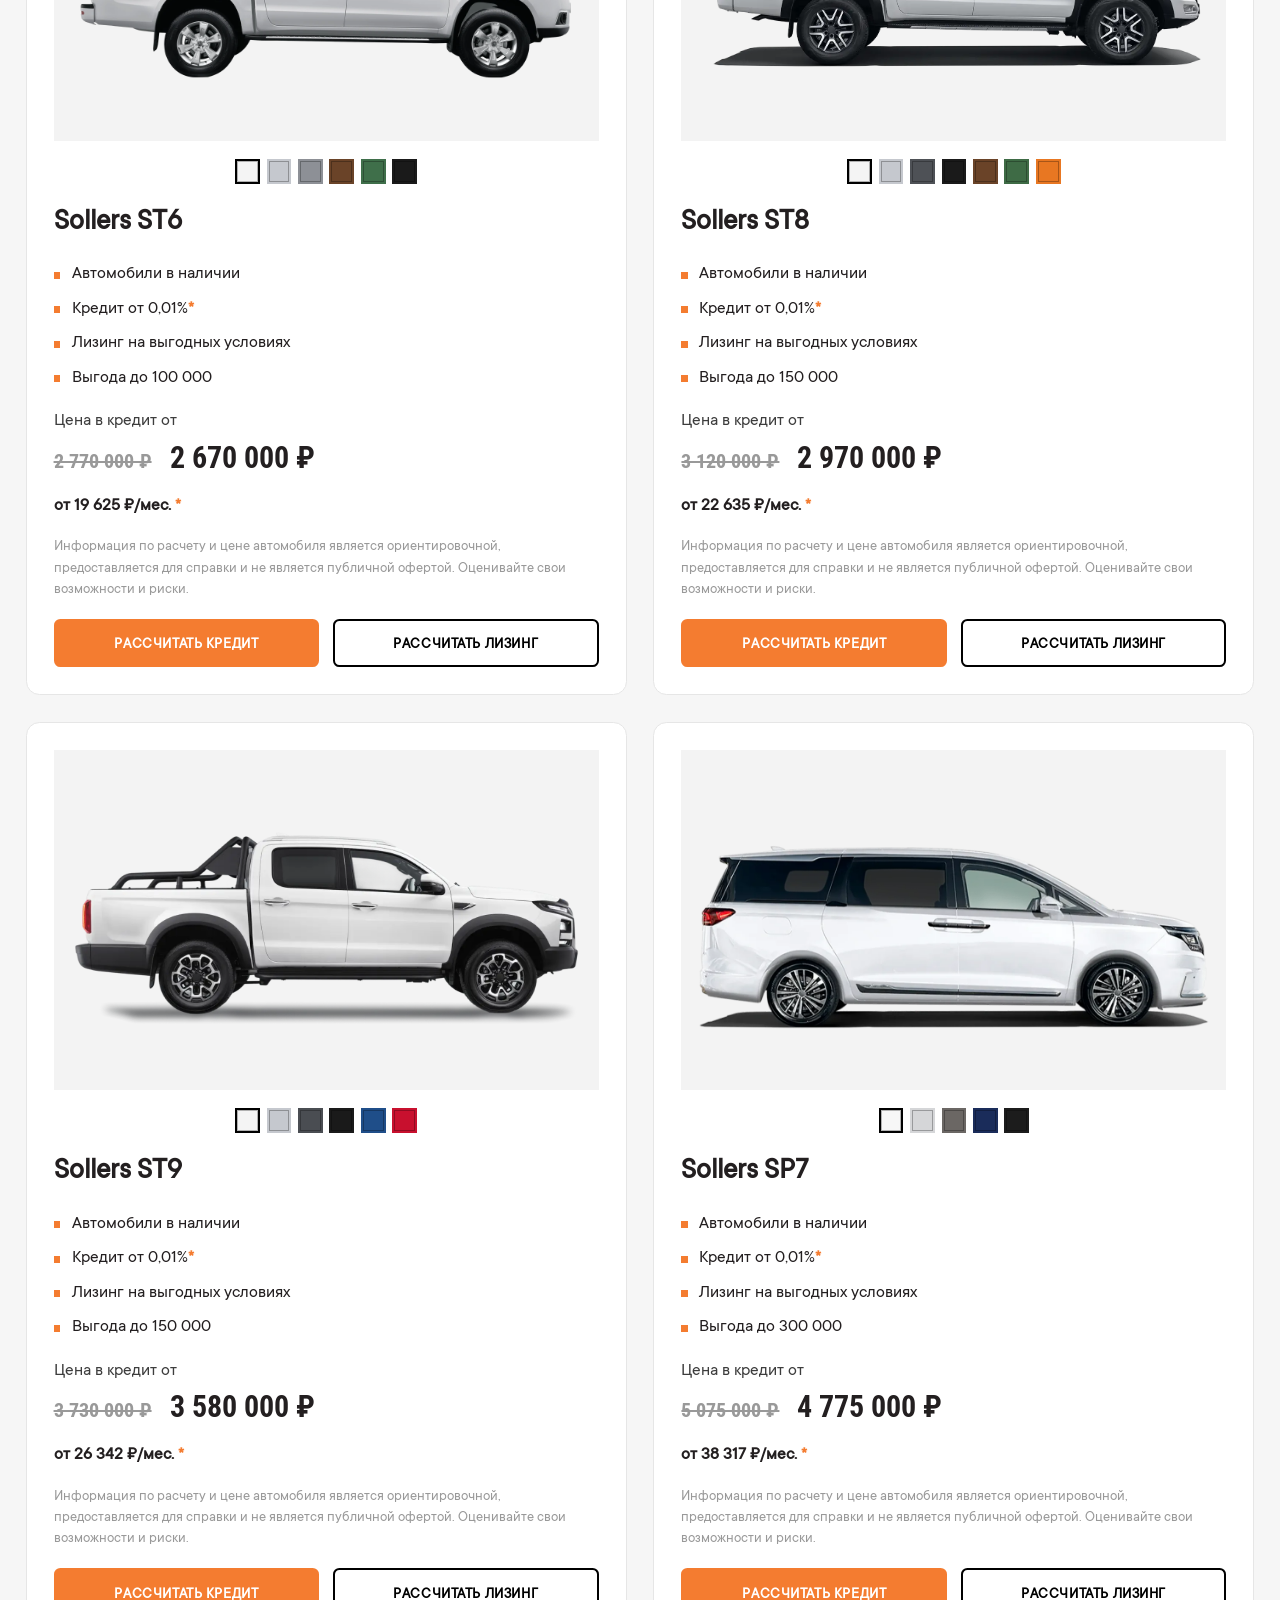
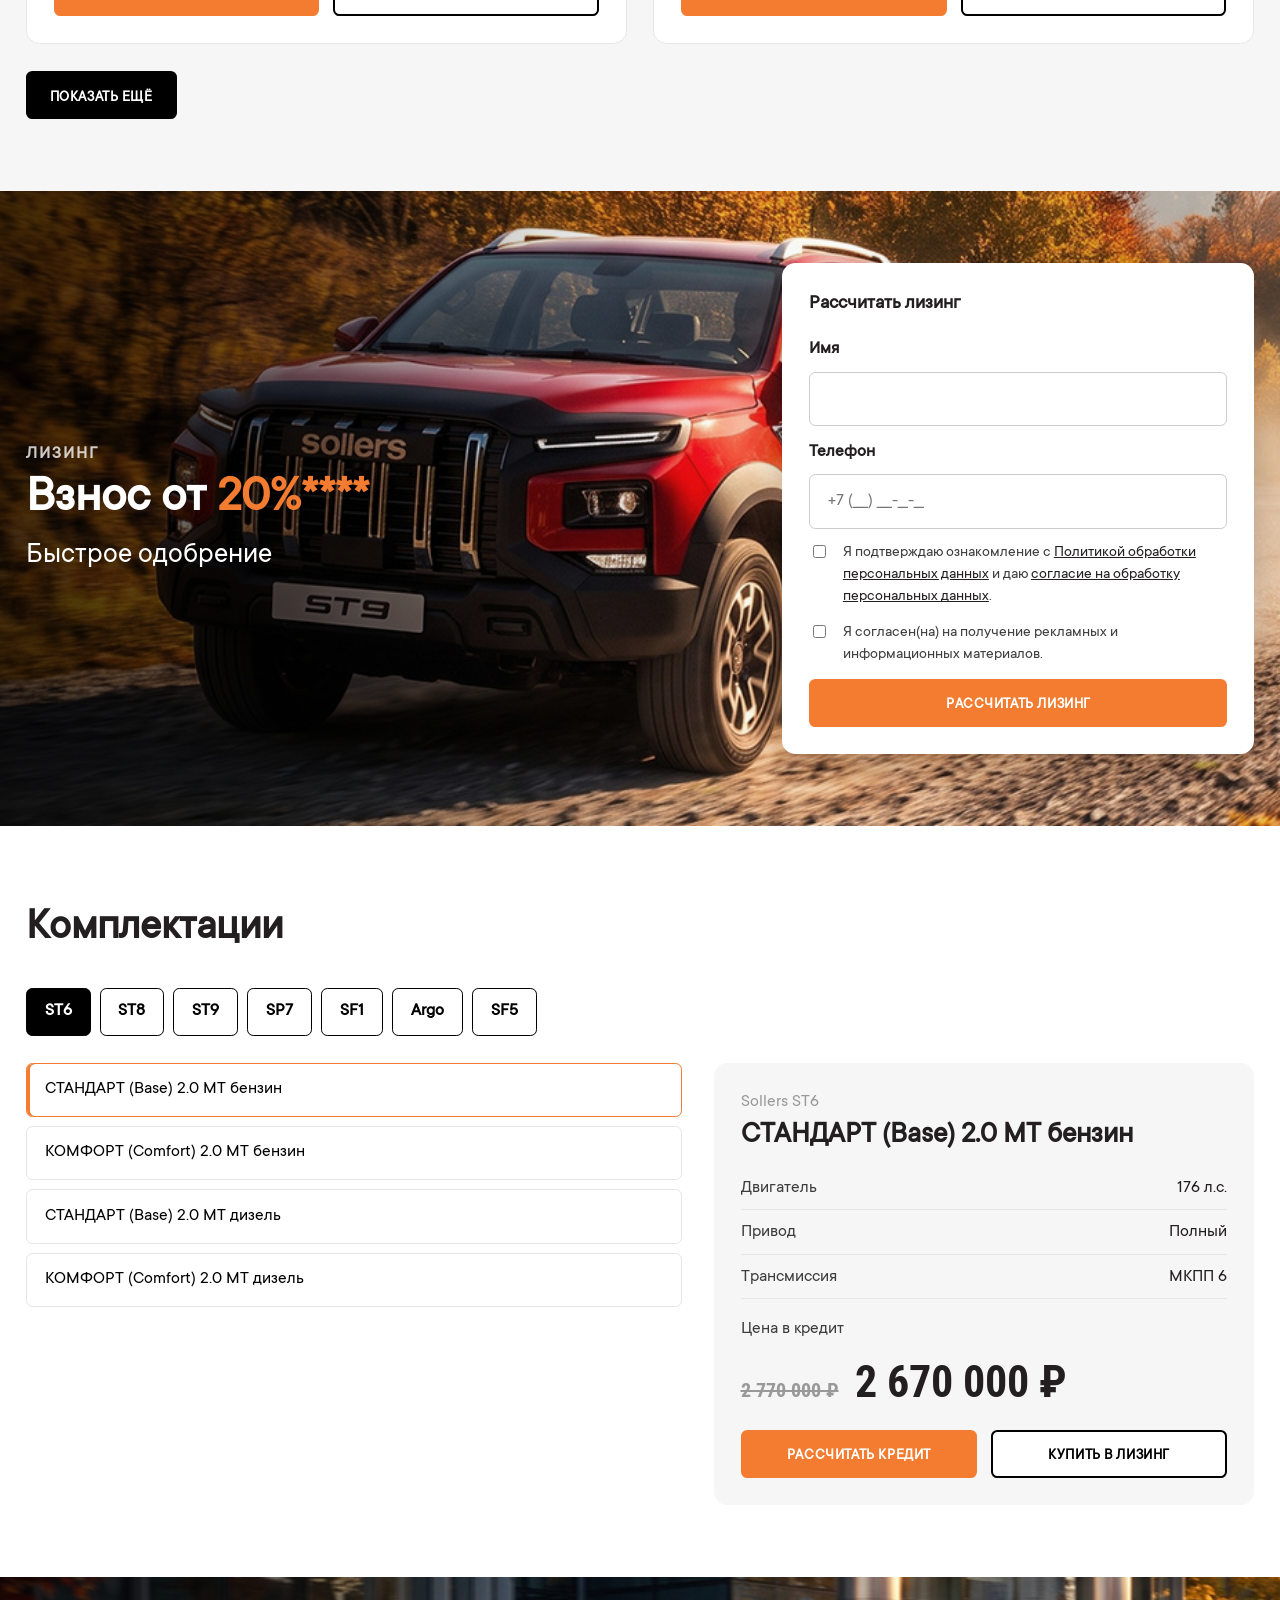
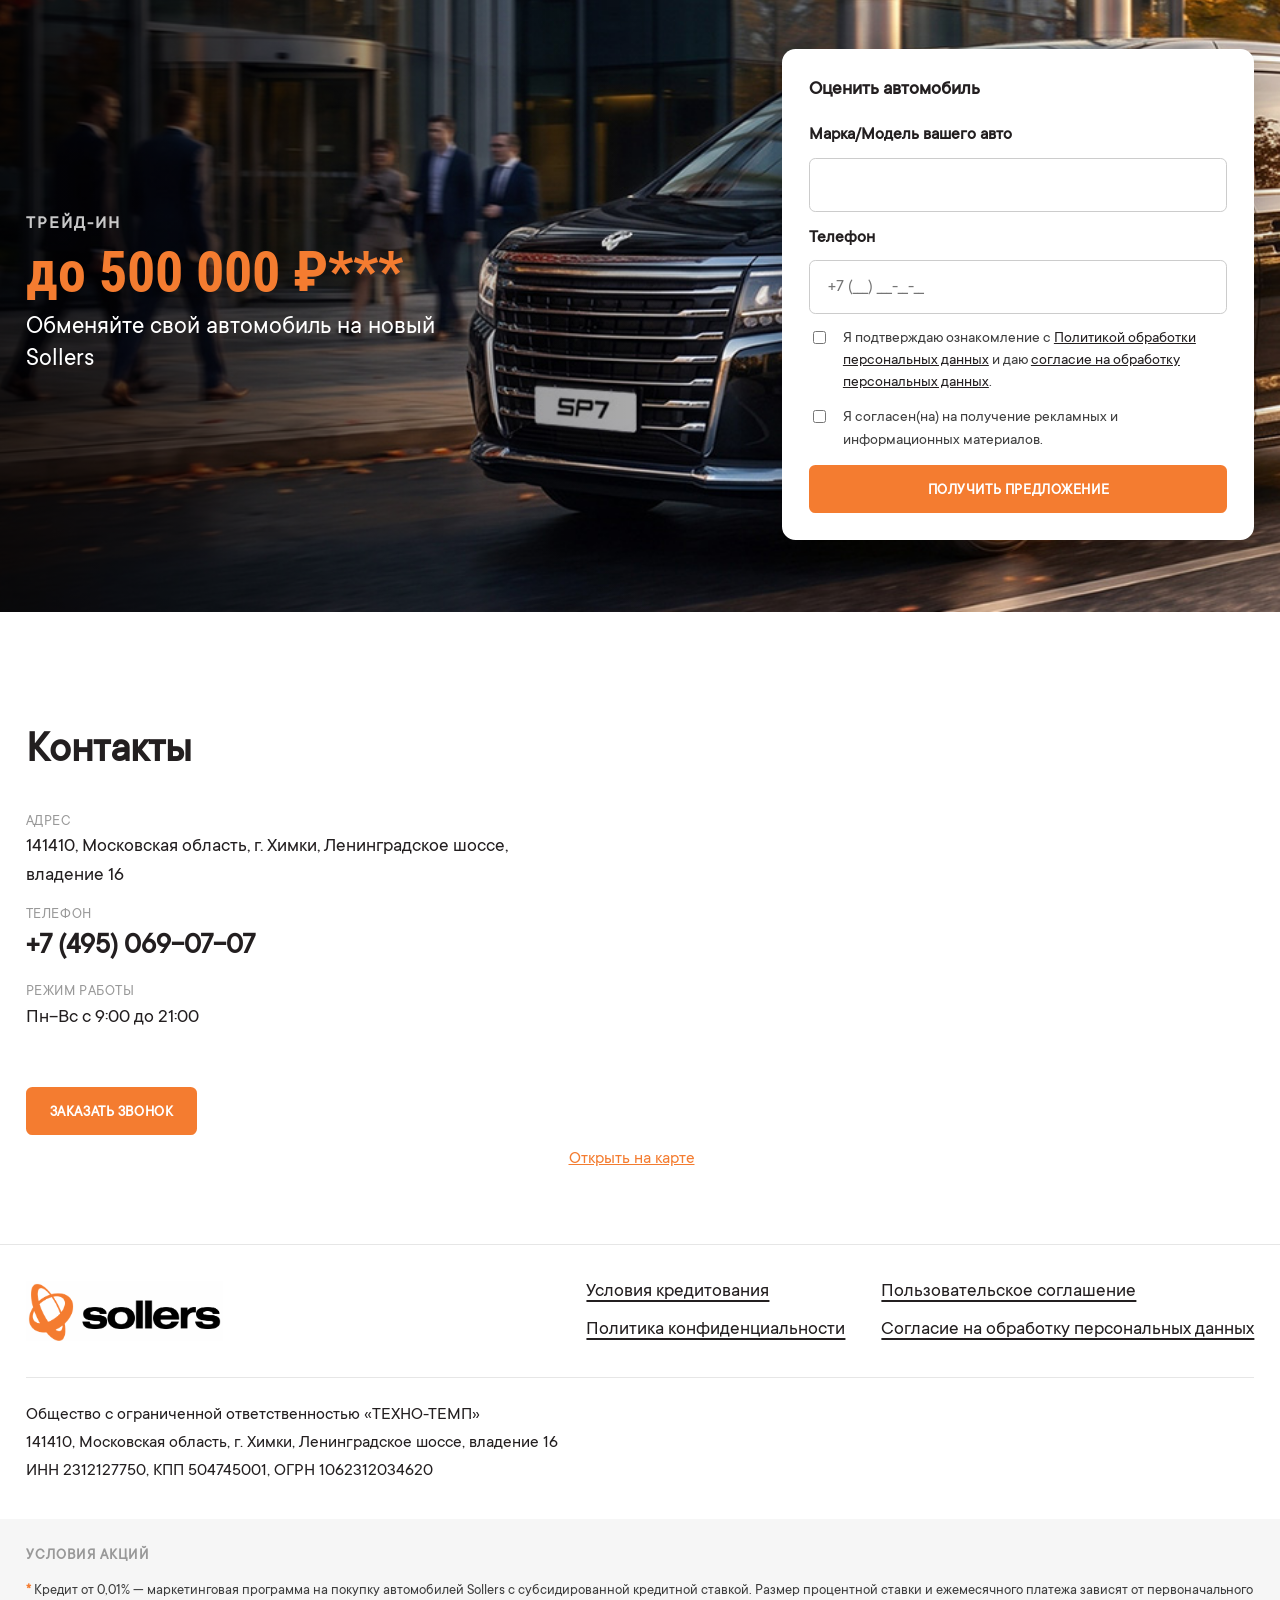
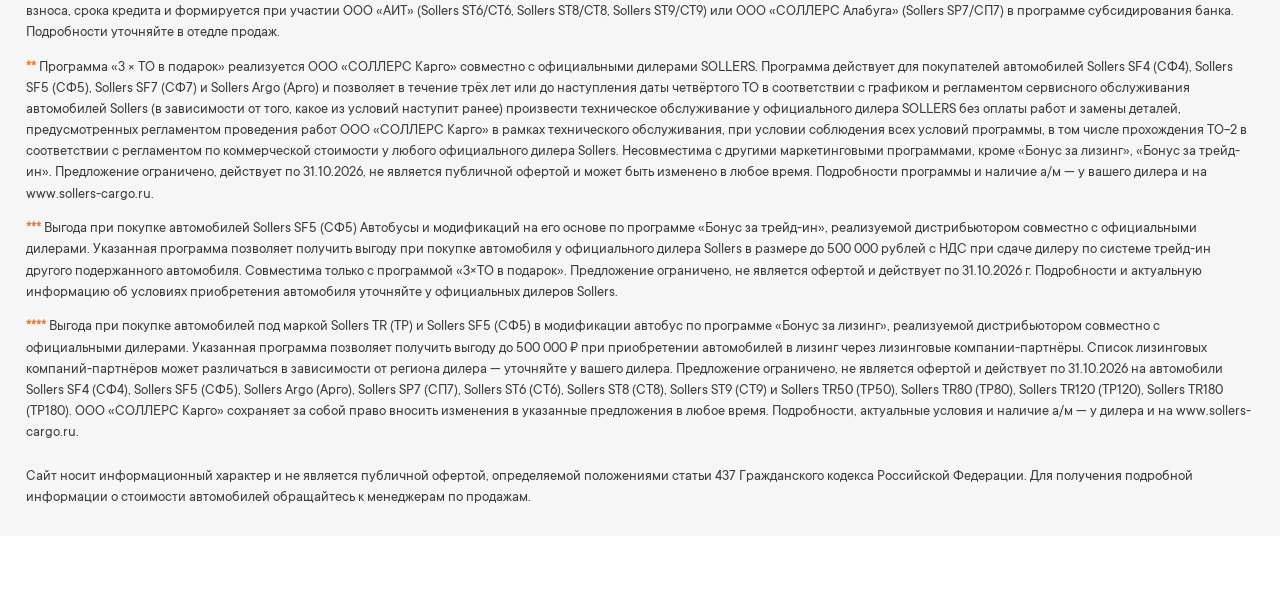
==== commit d3c5939d: "фавикон" ====
--- a/index.html
+++ b/index.html
@@ -6,6 +6,9 @@
   <title>Sollers в Химках — официальный дилер</title>
   <meta name="description" content="Официальный дилер Sollers в Химках. Специальные условия на покупку, кредит от 0,01% и лизинг.">
   <meta name="theme-color" content="#F47C30">
+  <link rel="icon" href="favicon.ico" sizes="any">
+  <link rel="icon" href="img/favicon/favicon-32.png" type="image/png" sizes="32x32">
+  <link rel="apple-touch-icon" href="img/favicon/apple-touch-icon.png">
   <link rel="stylesheet" href="css/base.css">
 </head>
 <body>
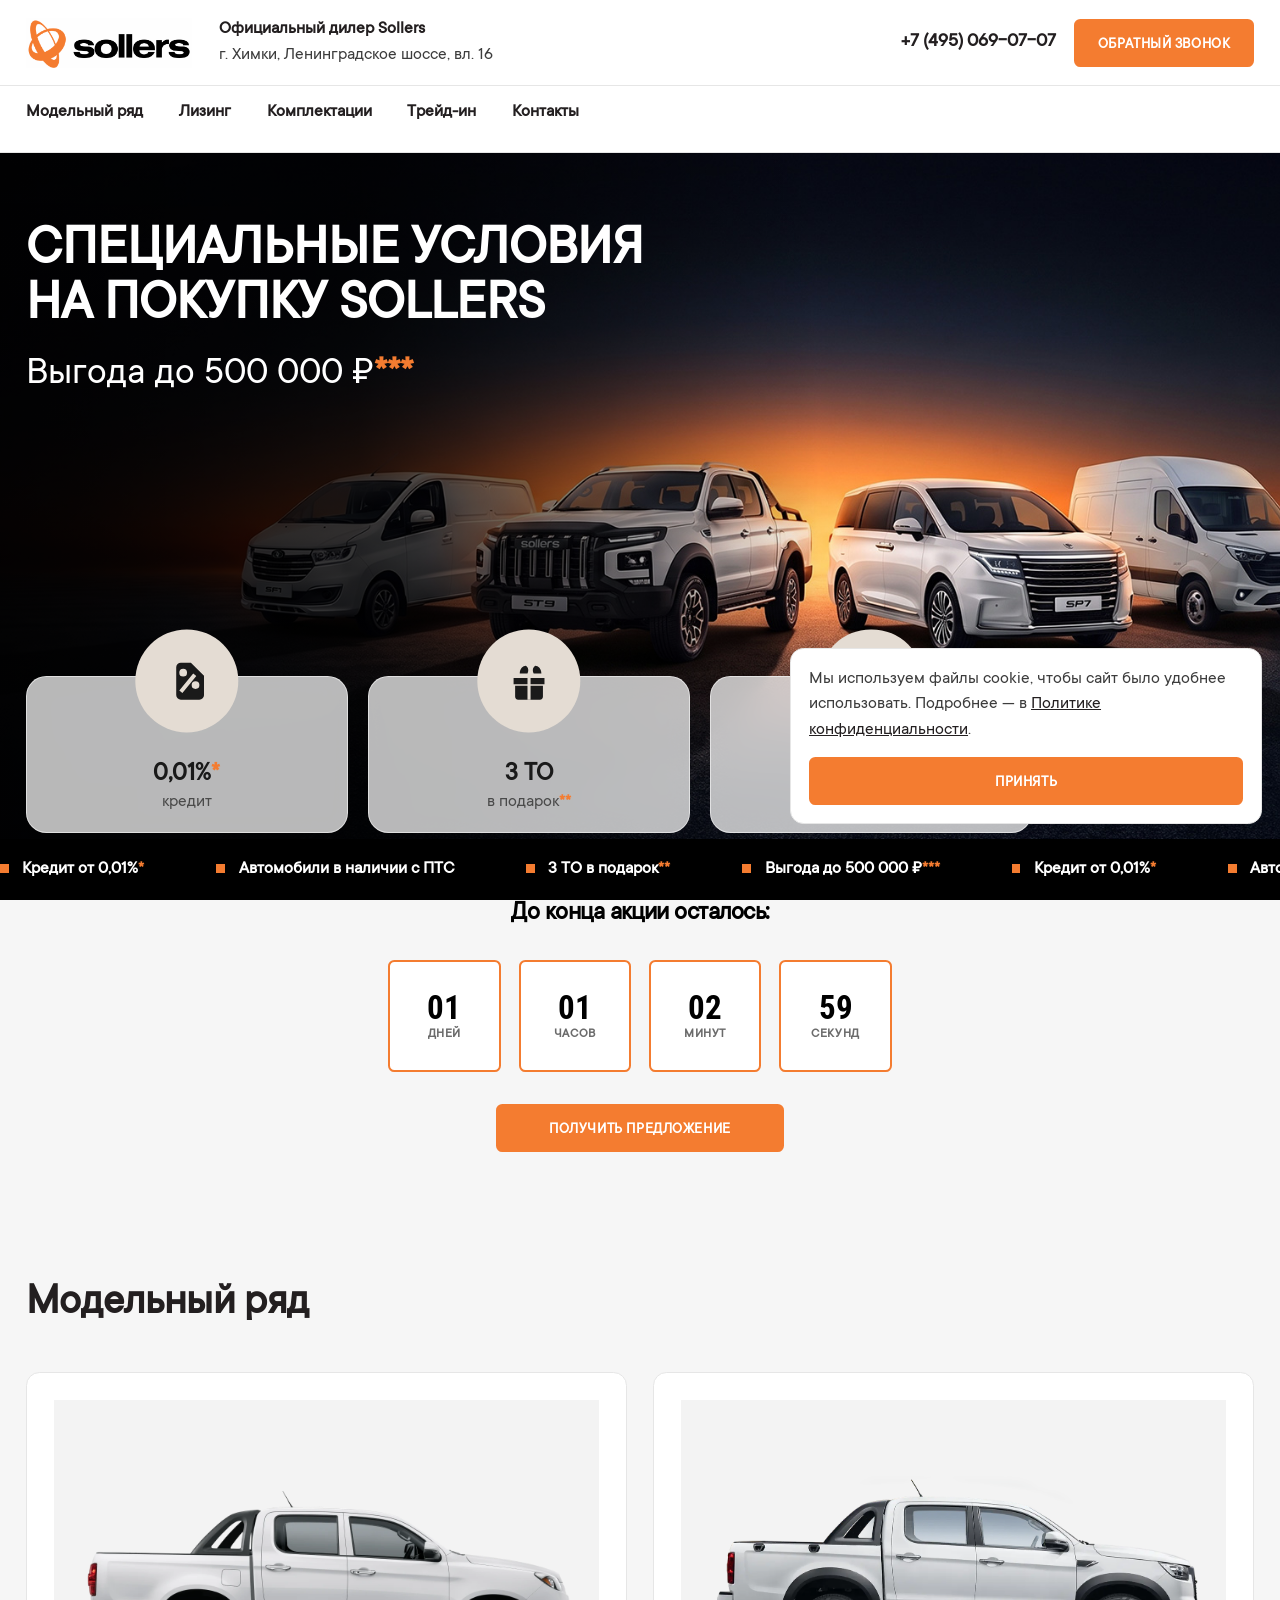
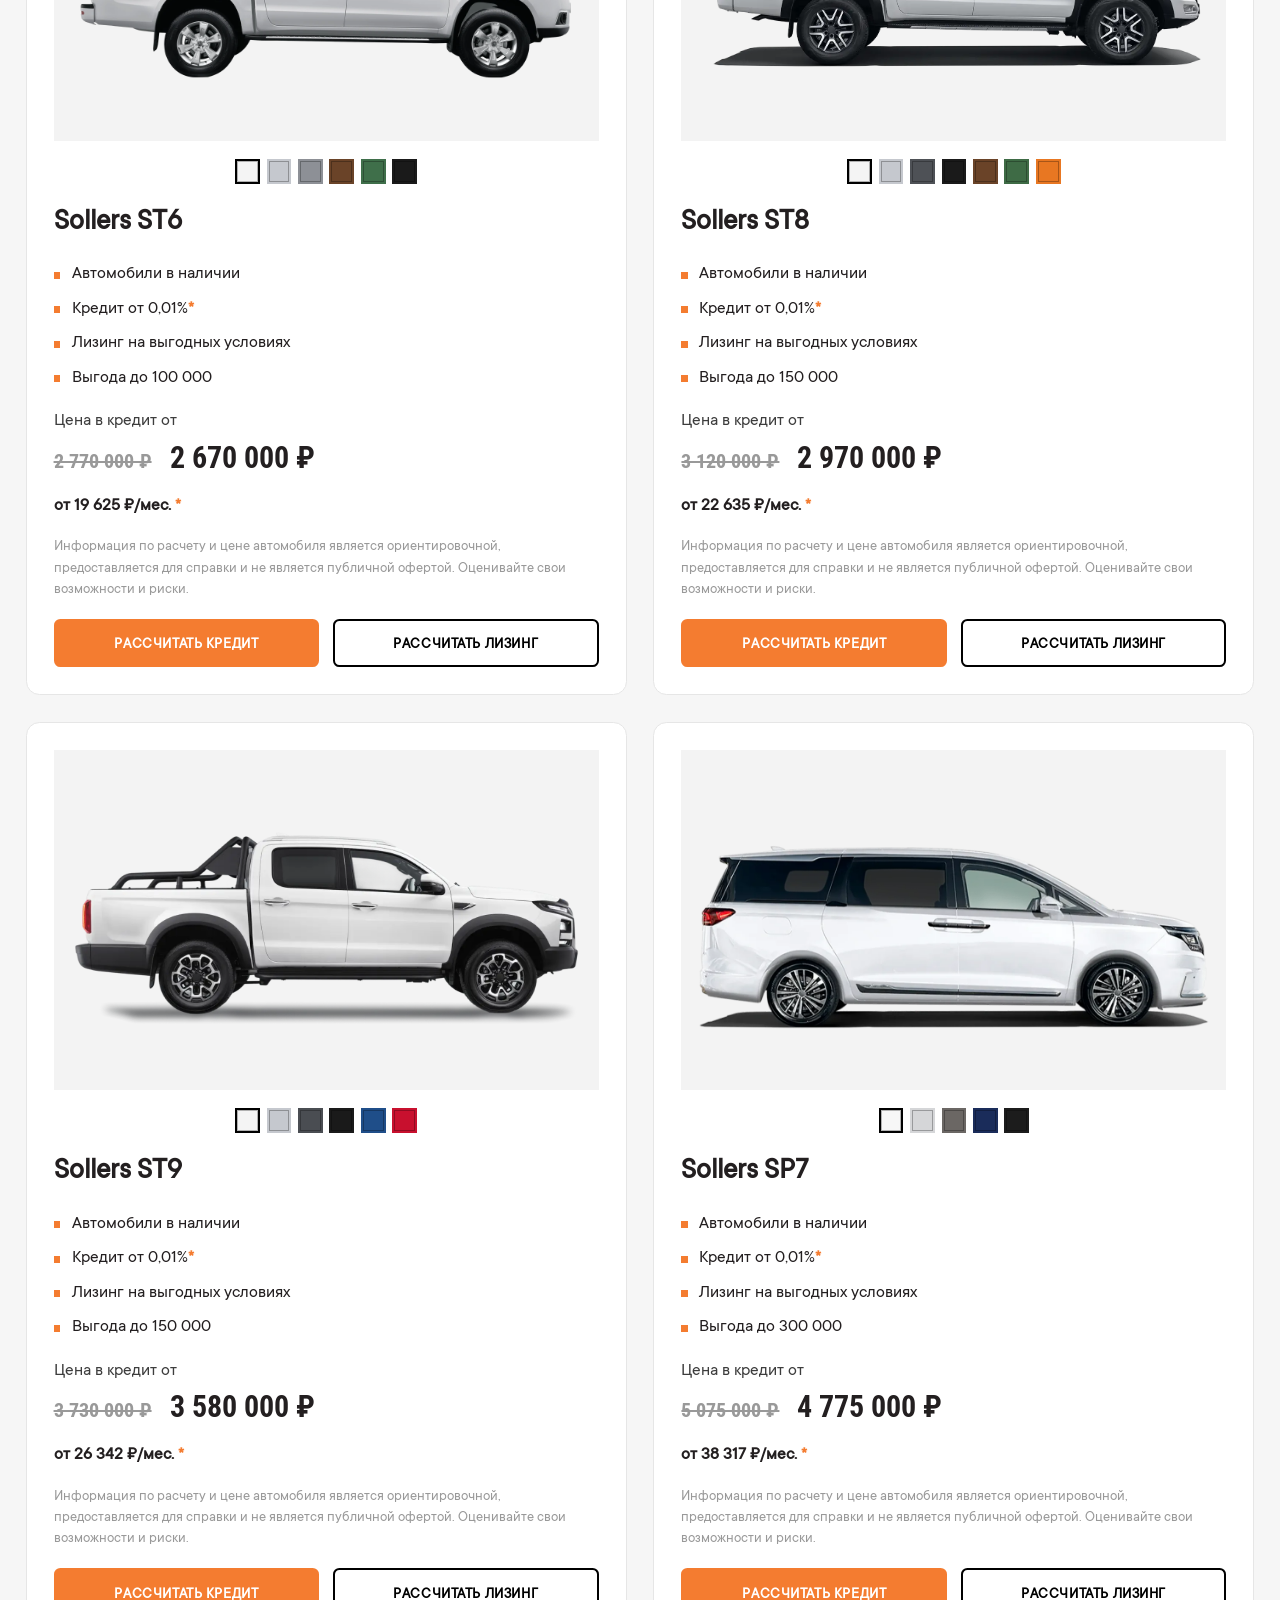
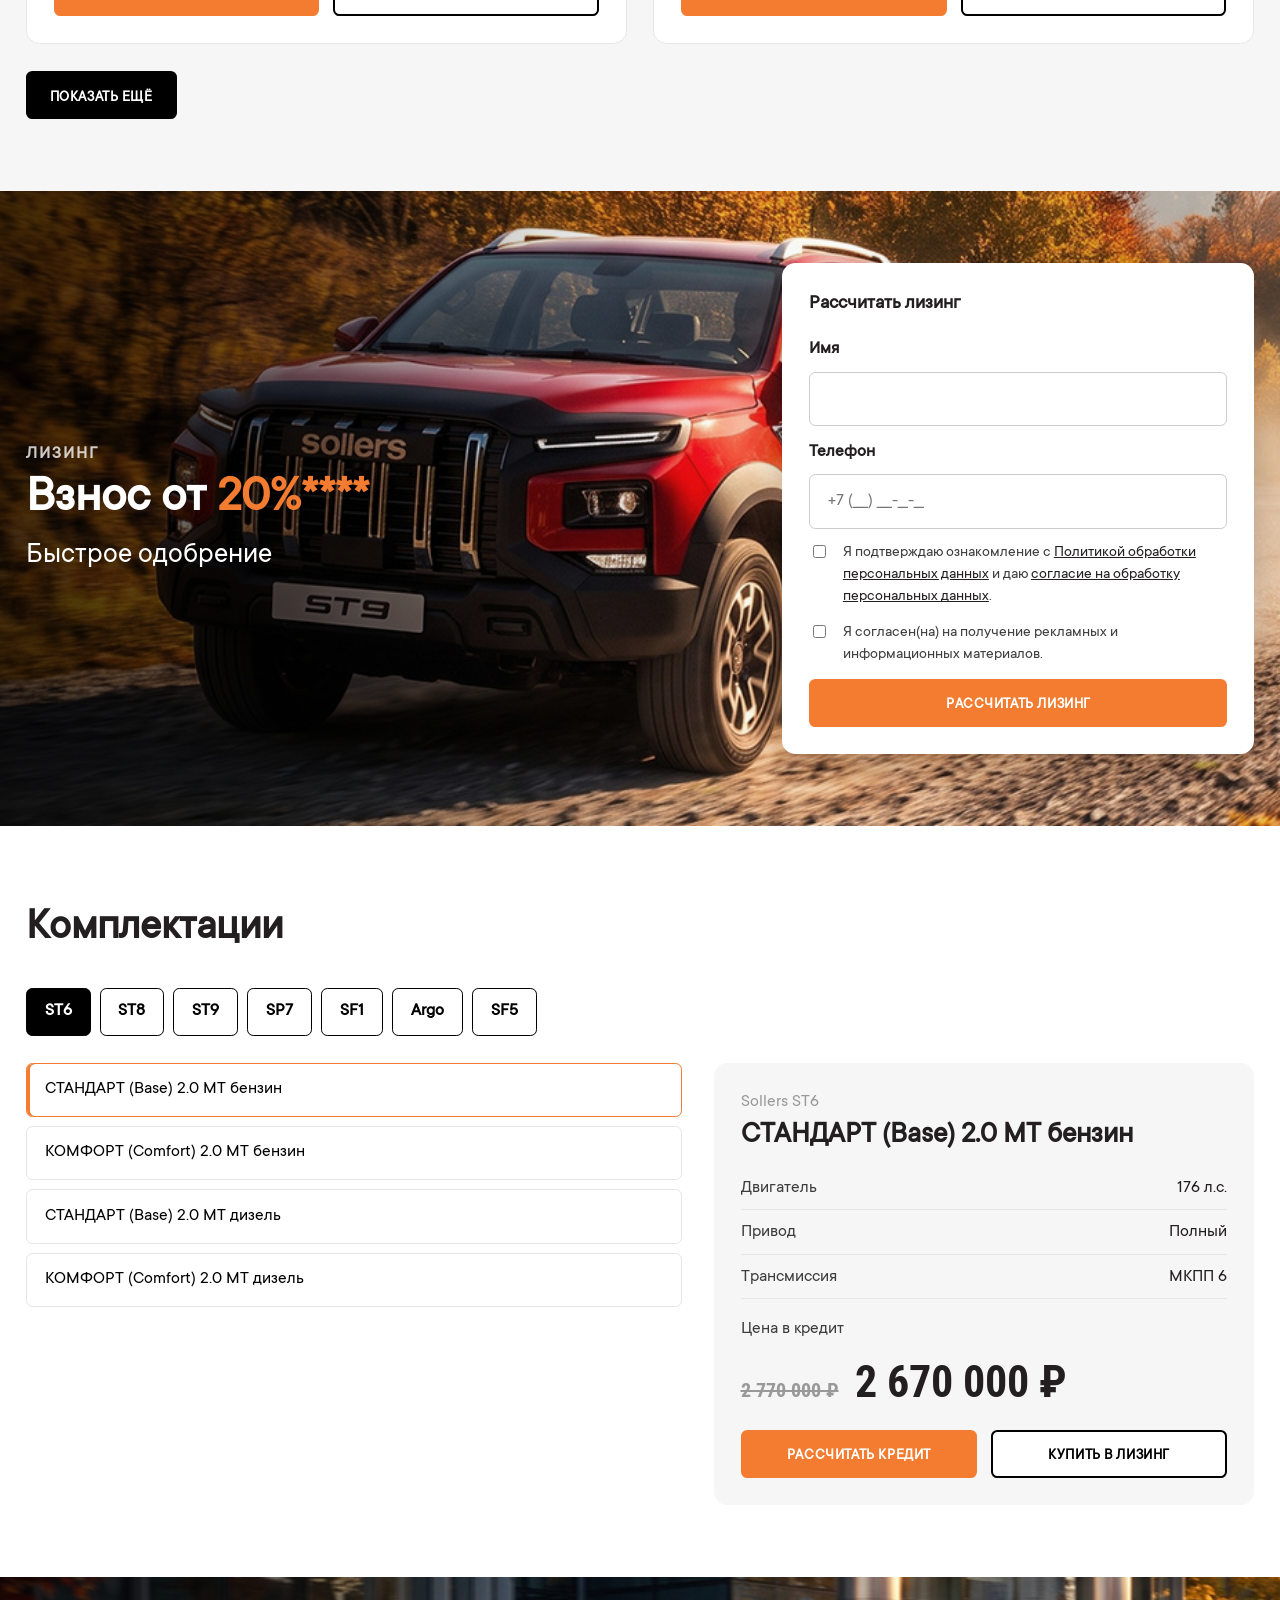
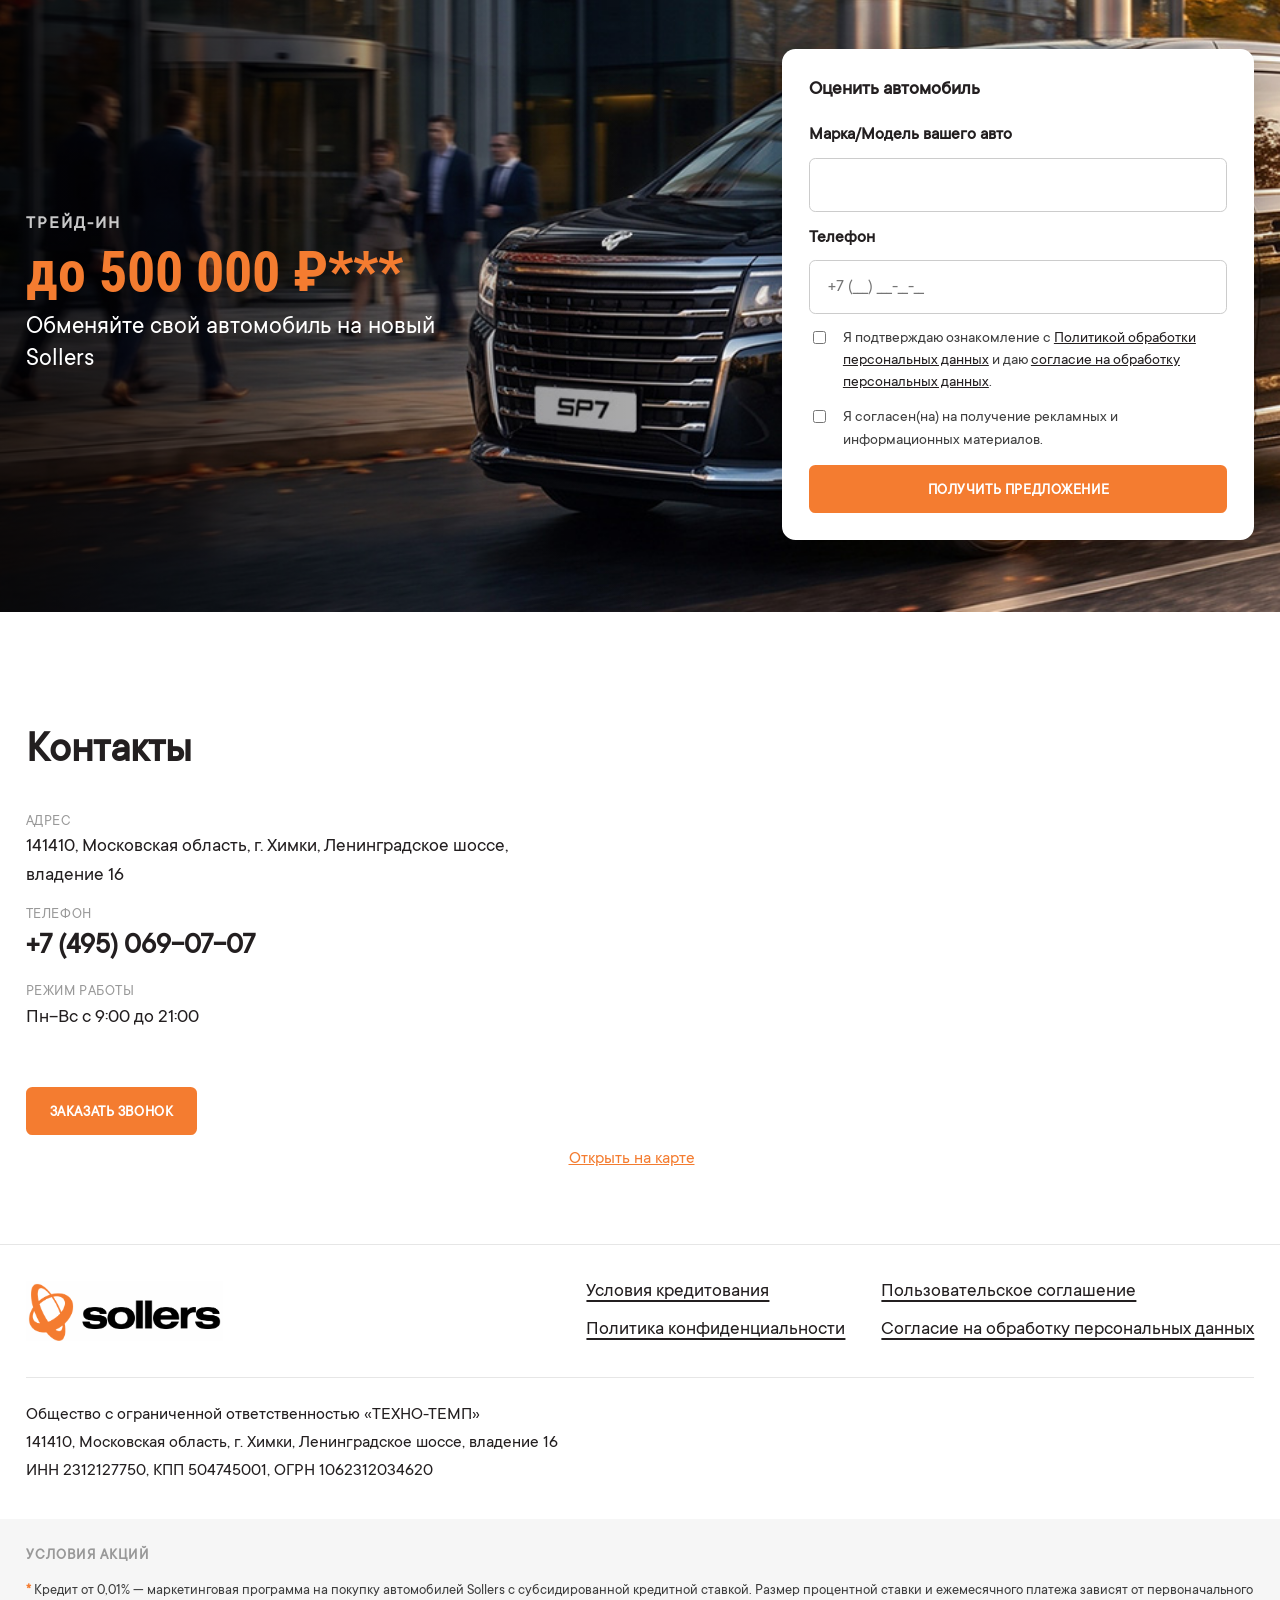
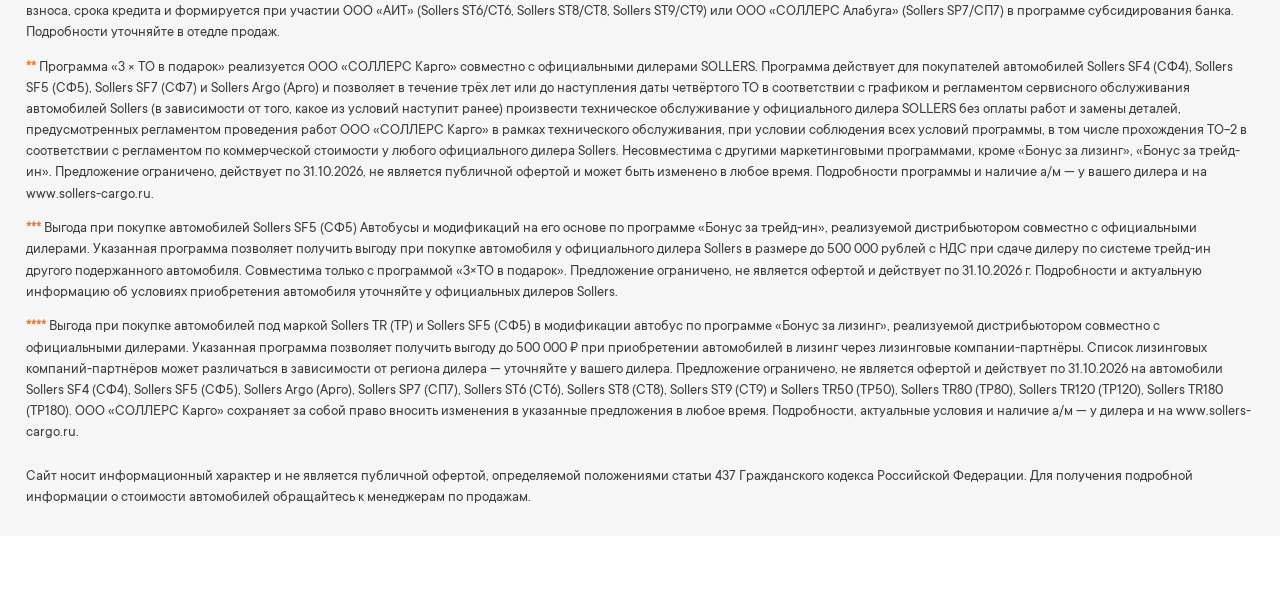
==== commit d9297a49: "правка модалки-2" ====
--- a/index.html
+++ b/index.html
@@ -276,7 +276,7 @@
   <div class="popup" id="popup-lead" aria-hidden="true" inert>
     <div class="popup__backdrop" data-close-popup></div>
     <div class="popup__dialog" role="dialog" aria-modal="true" aria-labelledby="popup-lead-title">
-      <button class="popup__close" type="button" data-close-popup aria-label="Закрыть">×</button>
+      <button class="popup__close" type="button" data-close-popup aria-label="Закрыть"><svg viewBox="0 0 24 24" aria-hidden="true" focusable="false"><path fill="none" stroke="currentColor" stroke-width="2" stroke-linecap="round" d="M6 6l12 12M18 6L6 18"/></svg></button>
       <h2 class="popup__title" id="popup-lead-title" data-popup-title>Обратный звонок</h2>
       <p class="popup__text" data-popup-text>Оставьте номер, и мы перезвоним</p>
       <p class="popup__model" data-popup-model hidden></p>
@@ -295,7 +295,7 @@
   <div class="popup" id="popup-thanks" aria-hidden="true" inert>
     <div class="popup__backdrop" data-close-popup></div>
     <div class="popup__dialog" role="dialog" aria-modal="true" aria-labelledby="popup-thanks-title">
-      <button class="popup__close" type="button" data-close-popup aria-label="Закрыть">×</button>
+      <button class="popup__close" type="button" data-close-popup aria-label="Закрыть"><svg viewBox="0 0 24 24" aria-hidden="true" focusable="false"><path fill="none" stroke="currentColor" stroke-width="2" stroke-linecap="round" d="M6 6l12 12M18 6L6 18"/></svg></button>
       <h2 class="popup__title" id="popup-thanks-title">Спасибо за заявку!</h2>
       <p class="popup__text">Менеджер свяжется с Вами в течение 5 минут</p>
     </div>
@@ -304,7 +304,7 @@
   <div class="popup" id="popup-duplicate" aria-hidden="true" inert>
     <div class="popup__backdrop" data-close-popup></div>
     <div class="popup__dialog" role="dialog" aria-modal="true" aria-labelledby="popup-duplicate-title">
-      <button class="popup__close" type="button" data-close-popup aria-label="Закрыть">×</button>
+      <button class="popup__close" type="button" data-close-popup aria-label="Закрыть"><svg viewBox="0 0 24 24" aria-hidden="true" focusable="false"><path fill="none" stroke="currentColor" stroke-width="2" stroke-linecap="round" d="M6 6l12 12M18 6L6 18"/></svg></button>
       <h2 class="popup__title" id="popup-duplicate-title">Ваша заявка уже была отправлена!</h2>
       <p class="popup__text">Менеджер свяжется с Вами в течение 5 минут</p>
     </div>
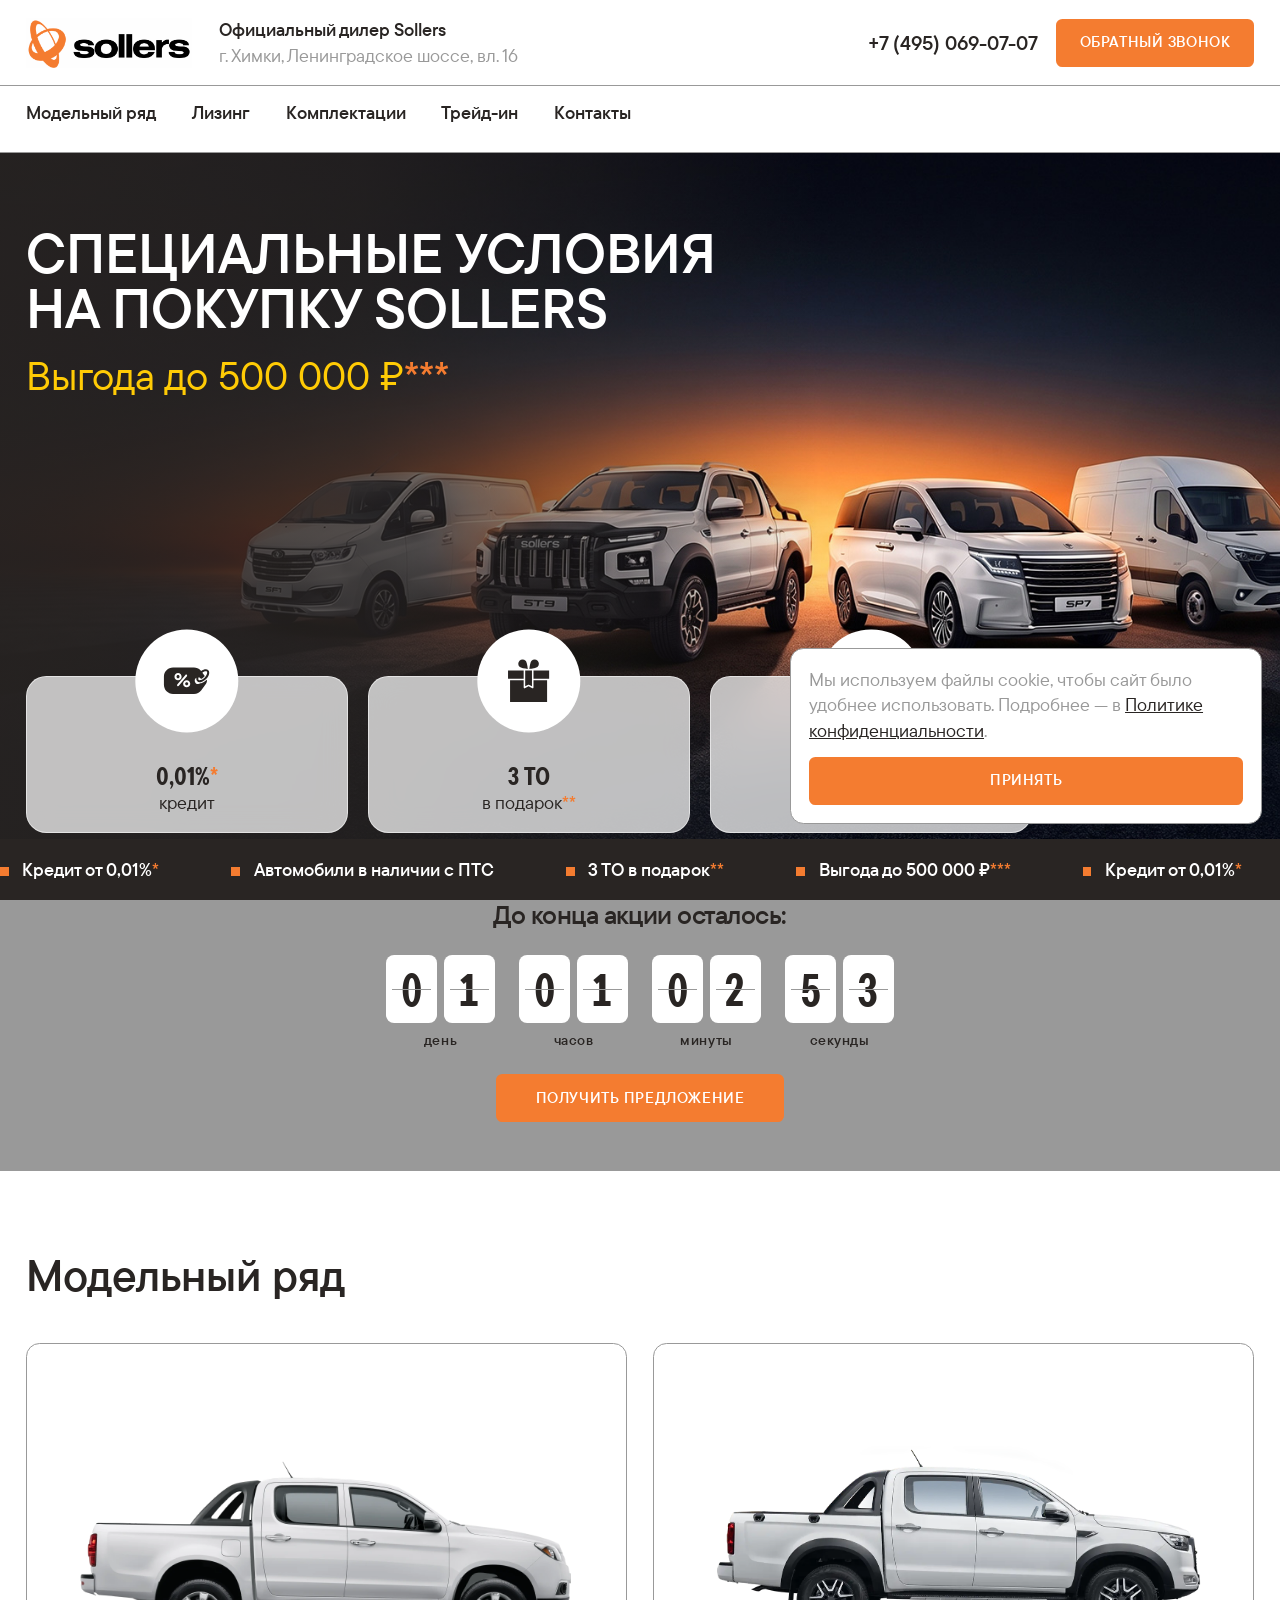
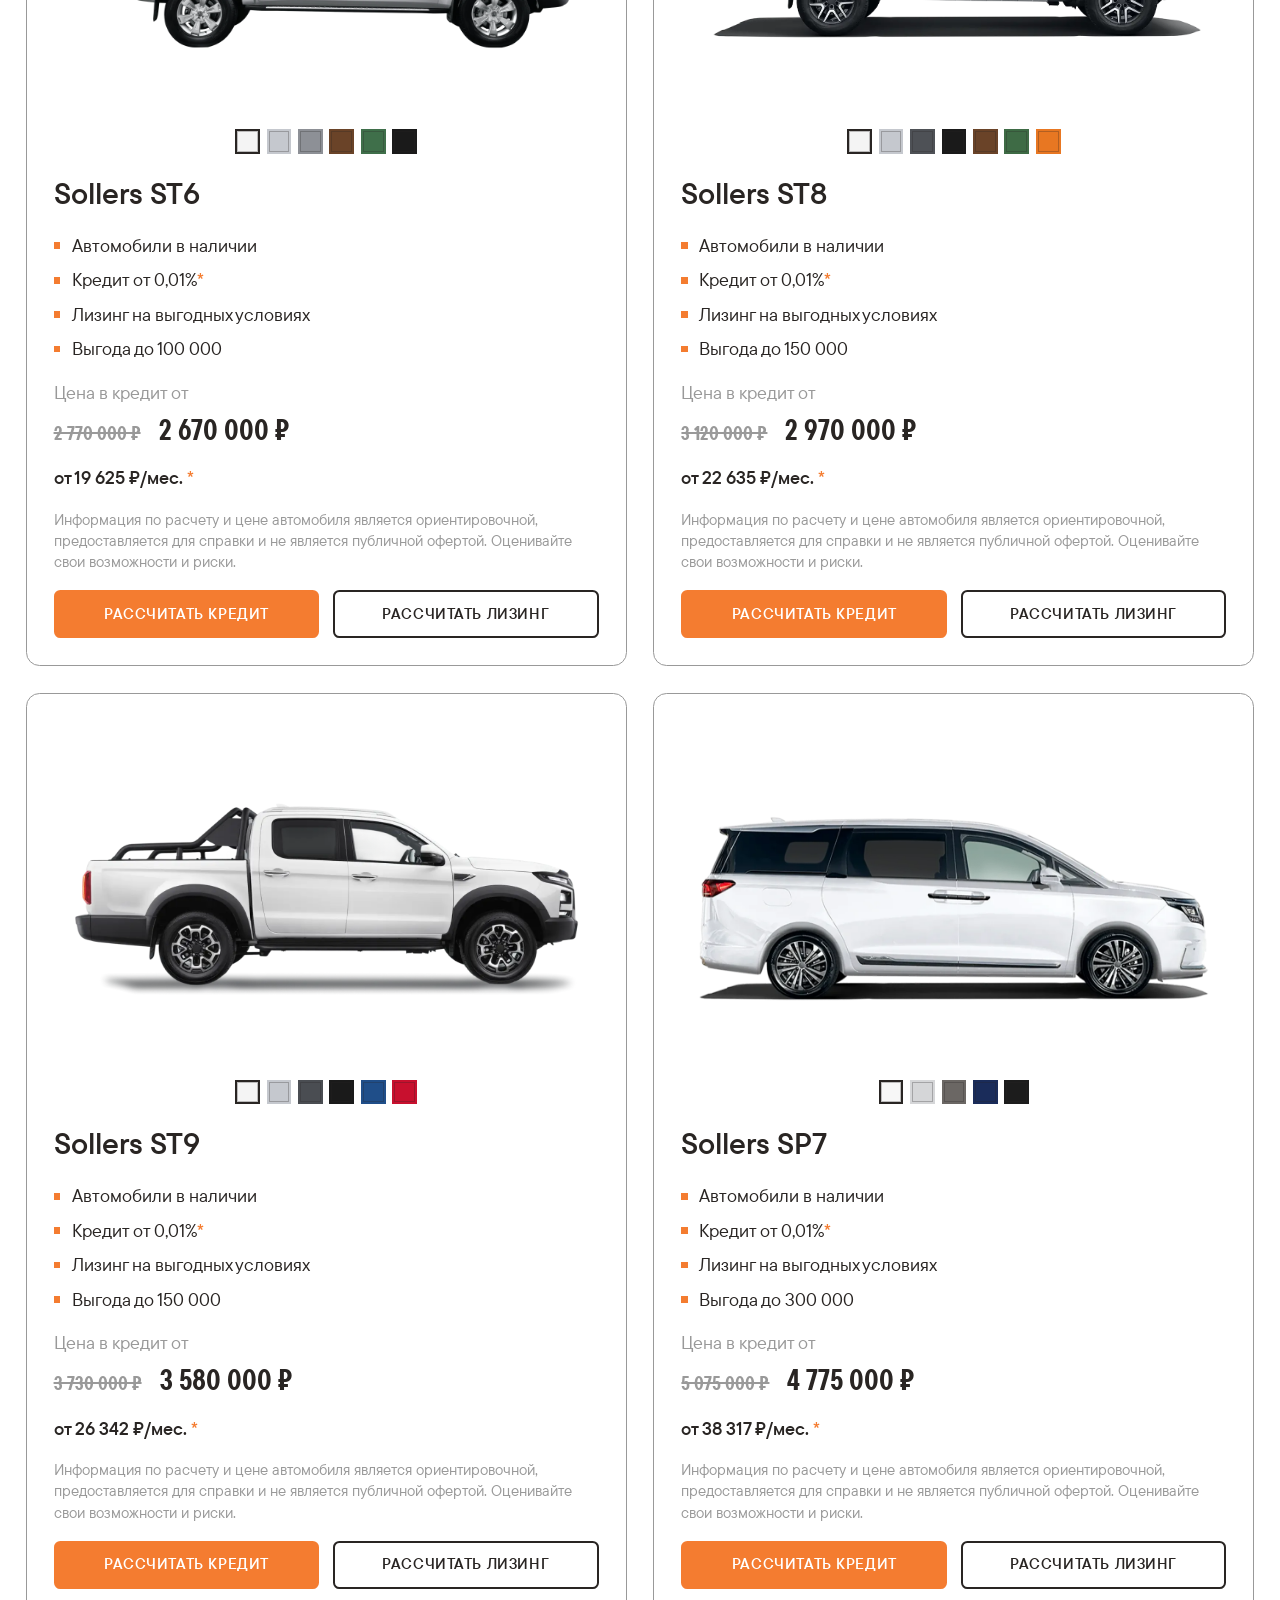
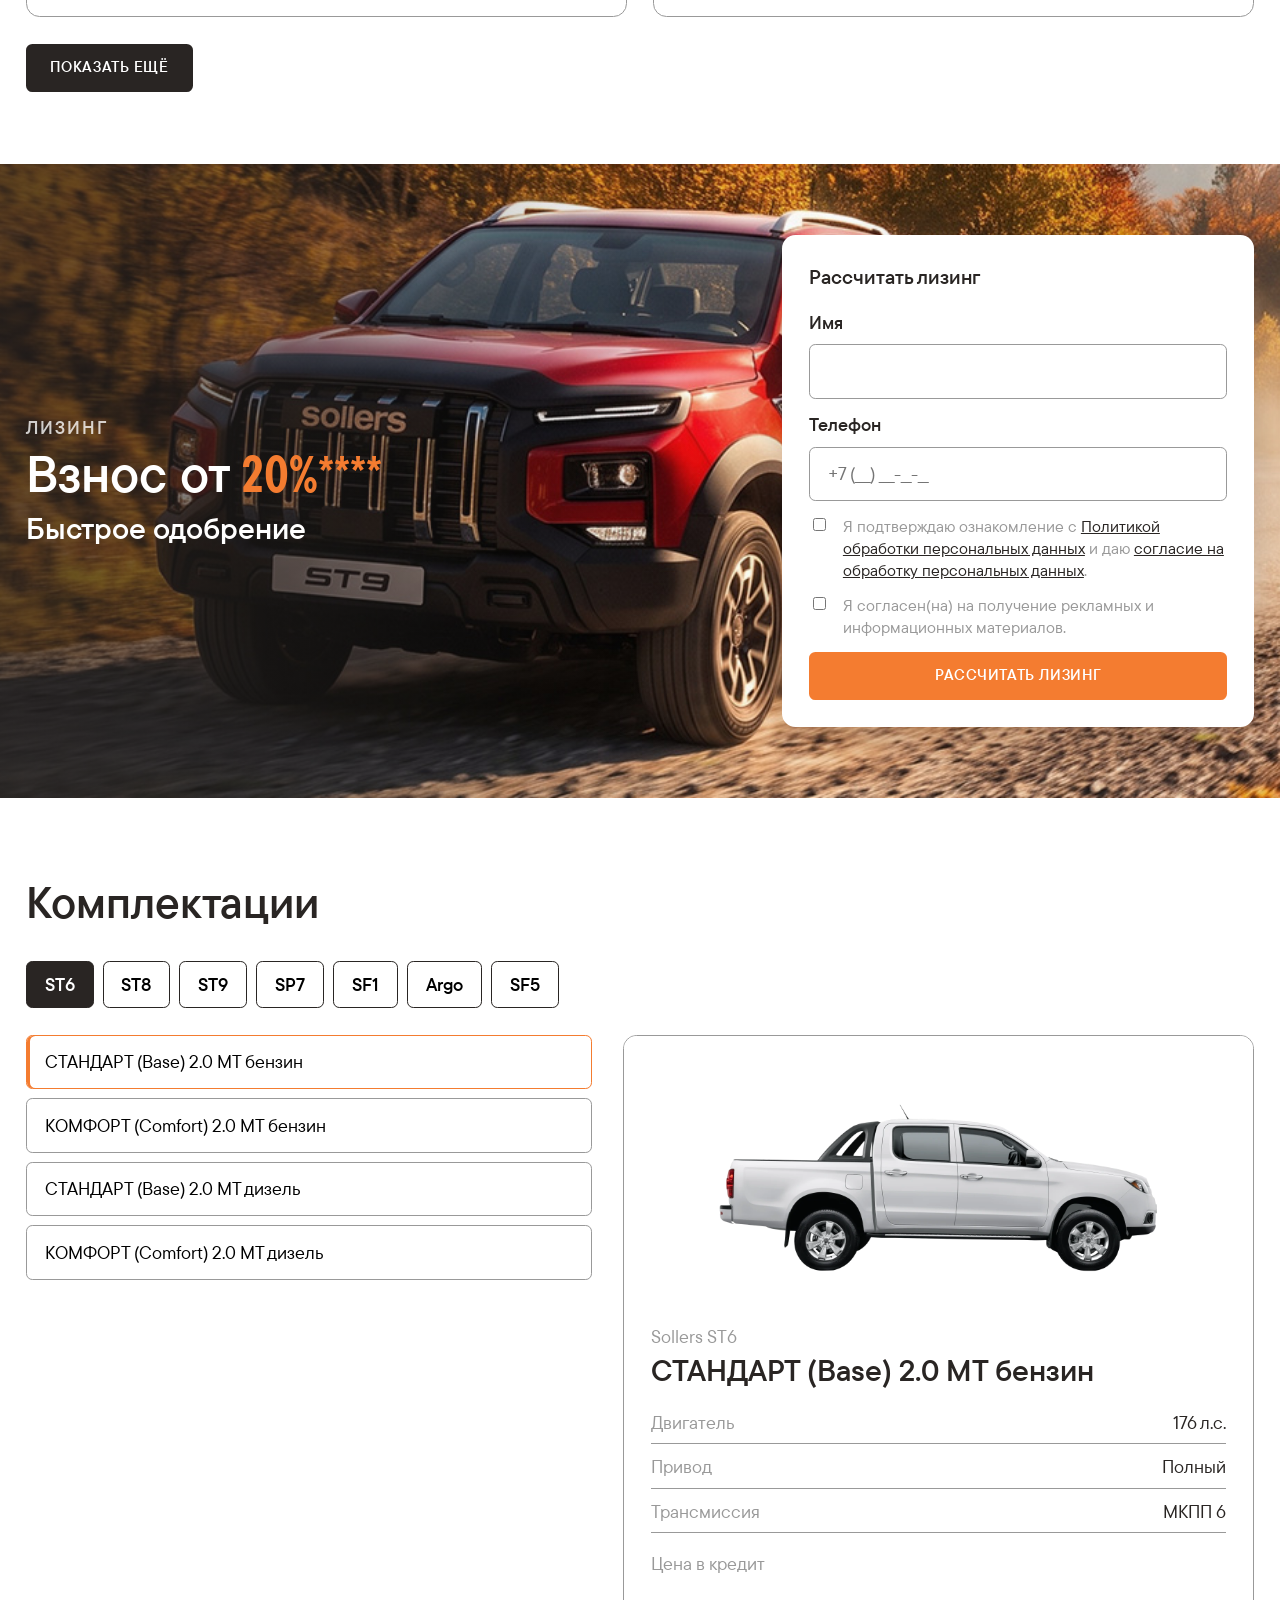
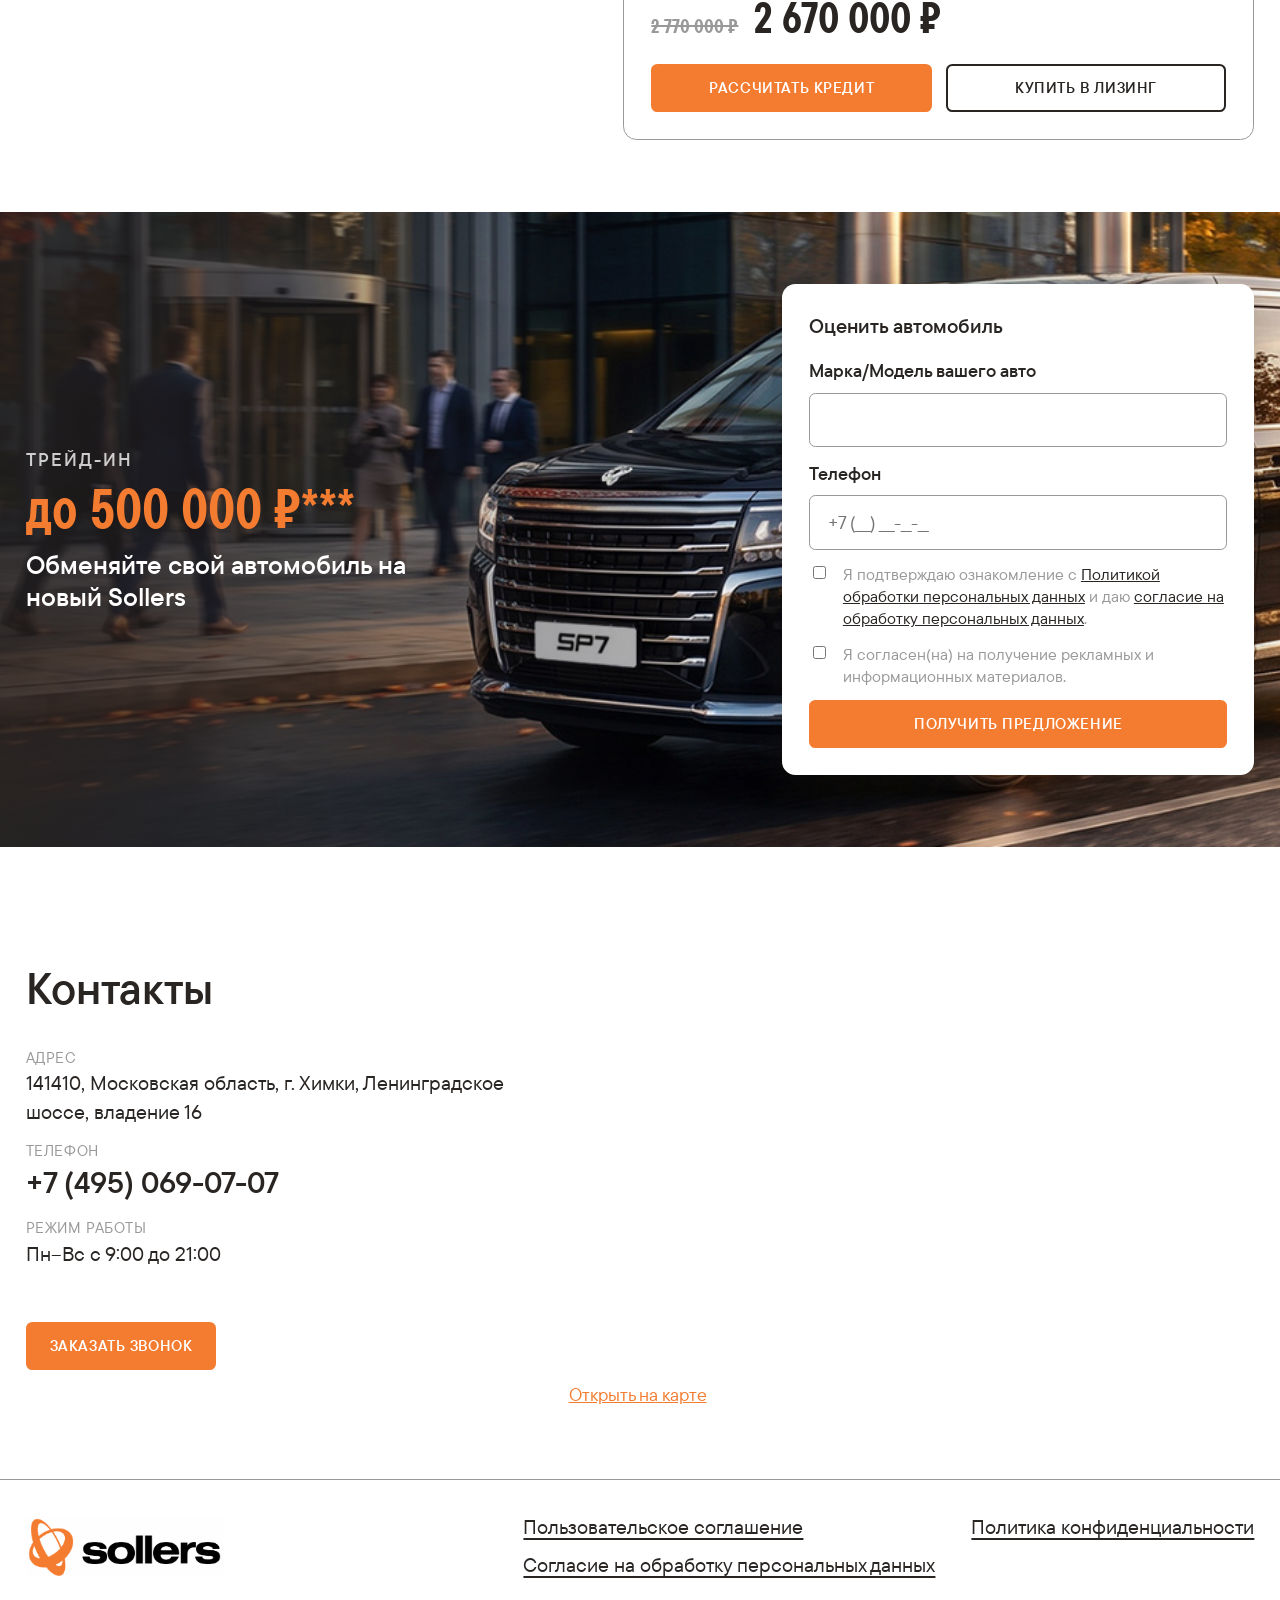
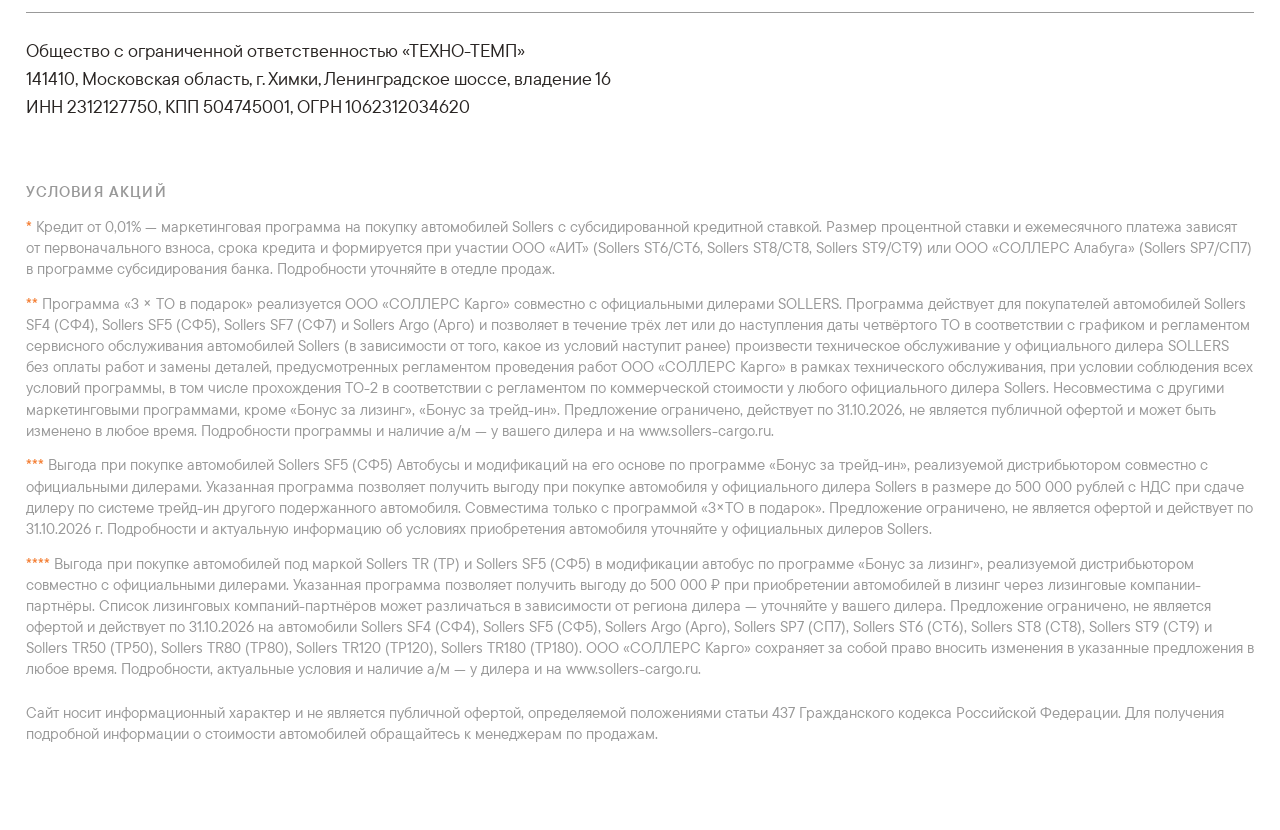
==== commit 4cad0286: "правки" ====
--- a/index.html
+++ b/index.html
@@ -64,21 +64,34 @@
         <ul class="hero__points">
           <li class="hero__point">
             <span class="hero__icon" aria-hidden="true">
-              <svg viewBox="0 0 64 64"><path fill="currentColor" fill-rule="evenodd" d="M24 8h13l17 17v25a6 6 0 0 1-6 6H24a6 6 0 0 1-6-6V14a6 6 0 0 1 6-6zm3 8a5 5 0 1 0 0 10 5 5 0 0 0 0-10zm16 16a5 5 0 1 0 0 10 5 5 0 0 0 0-10zM22 44l18-22 4 3.2L26 47.2z"/></svg>
+              <svg class="hero__glyph hero__glyph--tag" viewBox="0 0 86 48" fill="currentColor">
+                <path d="M30.5892 16.762C30.5892 15.242 29.3709 14.0115 27.8659 14.0115C26.3609 14.0115 25.1426 15.242 25.1426 16.762C25.1426 18.282 26.3609 19.5124 27.8659 19.5124C29.3709 19.5124 30.5892 18.282 30.5892 16.762Z"/>
+                <path d="M43.1843 26.6781C41.6793 26.6781 40.4609 27.9086 40.4609 29.4286C40.4609 30.9486 41.6793 32.1791 43.1843 32.1791C44.6893 32.1791 45.9076 30.9486 45.9076 29.4286C45.9076 27.9086 44.6893 26.6781 43.1843 26.6781Z"/>
+                <path d="M78.8031 22.4257C75.9543 25.2848 72.7652 27.2753 69.7014 28.1438C69.1281 28.3248 68.5189 28.4515 67.9456 28.5238C67.7127 28.56 67.4618 28.5962 67.2289 28.5962C66.1897 29.501 64.8639 30.0257 63.3947 30.0257C60.116 30.0257 57.4285 27.3115 57.4285 24C57.4285 22.7696 57.7868 21.6296 58.4139 20.6886C58.6468 20.3448 58.9156 20.001 59.2202 19.7115C59.5606 19.3676 59.9368 19.06 60.3668 18.8248C60.3686 18.823 60.3704 18.823 60.3722 18.823C59.8992 21.2206 60.4492 23.7141 61.879 25.1346C62.9934 26.2619 64.5253 26.8374 66.3331 26.8374C67.2289 26.8374 68.1928 26.6962 69.2069 26.4103C71.9804 25.6105 74.9008 23.7865 77.5435 21.1555C83.0404 15.6038 84.7711 8.65165 81.4834 5.33298C78.8049 2.62593 73.6646 3.29546 68.8181 6.77517C68.8127 6.76974 68.8092 6.7625 68.8038 6.75707C68.4455 6.2685 68.0513 5.81612 67.6213 5.38184C64.6292 2.26946 60.4546 0.478027 56.1009 0.478027H18.9775C10.0909 0.478027 2.85254 7.7885 2.85254 16.7637V31.2399C2.85254 40.2152 10.0909 47.5256 18.9775 47.5256H56.1009C61.243 47.5256 66.1163 45.0285 69.1263 40.8304L77.4396 29.3399C78.9446 27.2409 79.4642 24.6714 78.9805 22.2466L78.8031 22.4257ZM68.5189 20.9238C70.221 20.2543 72.0306 19.0057 73.661 17.3953C74.2702 16.78 74.7897 16.1829 75.2377 15.6038L71.9768 11.1162L70.9377 9.67041C74.4171 7.19679 77.7603 6.69012 78.95 7.89164C80.5213 9.4786 79.1704 14.3933 74.9098 18.6945C72.835 20.7592 70.3966 22.3045 68.2322 22.927C66.5069 23.4137 65.113 23.2871 64.3981 22.5651C63.8552 22.0258 63.4521 20.3882 64.1042 18.7162C64.192 18.49 64.2279 18.2566 64.2243 18.0286H64.2332C66.0464 18.3 67.6231 19.4038 68.5189 20.9238ZM21.5593 16.7619C21.5593 13.2515 24.3902 10.3924 27.866 10.3924C31.3418 10.3924 34.1727 13.2515 34.1727 16.7619C34.1727 20.2724 31.3418 23.1315 27.866 23.1315C24.3902 23.1315 21.5593 20.2724 21.5593 16.7619ZM27.866 33.7172C27.4539 33.7172 27.0418 33.5724 26.7014 33.2829C25.9489 32.6315 25.8593 31.4915 26.5043 30.7315L40.9272 13.7762C41.5543 13.0162 42.701 12.9257 43.4356 13.5772C44.1881 14.2286 44.2777 15.3686 43.6327 16.1286L29.2277 33.0838C28.8693 33.5181 28.3677 33.7172 27.866 33.7172ZM43.1847 35.7981C39.7089 35.7981 36.8781 32.9391 36.8781 29.4286C36.8781 25.9181 39.7089 23.0591 43.1847 23.0591C46.6606 23.0591 49.4914 25.9181 49.4914 29.4286C49.4914 32.9391 46.6606 35.7981 43.1847 35.7981Z"/>
+              </svg>
             </span>
             <span class="hero__point-value">0,01%<a class="note" href="#note-1">*</a></span>
             <span class="hero__point-note">кредит</span>
           </li>
           <li class="hero__point">
             <span class="hero__icon" aria-hidden="true">
-              <svg viewBox="0 0 64 64"><path fill="currentColor" d="M20 22c0-6 4-10 8-10 3 2 4 6 2 10h-10zm6 0h12c-2-4-1-8 2-10 4 0 8 4 8 10H26zM12 28h40v8H12zm2 10h36v14a4 4 0 0 1-4 4H18a4 4 0 0 1-4-4V38z"/><path fill="#e4dcd3" d="M30 28h4v28h-4z"/></svg>
+              <svg class="hero__glyph hero__glyph--gift" viewBox="0 0 64 64" fill="currentColor">
+                <path d="M30.9128 16.524C30.6198 13.292 29.7608 7.34801 28.0738 5.66101C26.9678 4.55601 25.5158 4.00201 24.0628 4.00201C22.6098 4.00201 21.1578 4.55501 20.0518 5.66101C17.8408 7.87201 17.8408 11.471 20.0518 13.682C21.5918 15.222 27.1058 16.185 30.9128 16.524Z"/>
+                <path d="M43.948 5.66101C42.842 4.55601 41.39 4.00201 39.937 4.00201C38.484 4.00201 37.032 4.55501 35.926 5.66101C34.386 7.20101 33.424 12.715 33.085 16.522C36.317 16.229 42.261 15.37 43.948 13.683C46.159 11.472 46.159 7.87301 43.948 5.66201V5.66101Z"/>
+                <path d="M56.4201 31.47H38.4701V41.11C38.4701 41.462 38.2851 41.788 37.9831 41.969C37.9061 42.015 37.8241 42.049 37.7391 42.073C37.7091 42.081 37.6781 42.081 37.6471 42.087C37.5921 42.097 37.5381 42.108 37.4821 42.109C37.4781 42.109 37.4741 42.111 37.4701 42.111C37.4131 42.111 37.3561 42.1 37.2991 42.09C37.2771 42.086 37.2551 42.087 37.2331 42.082C37.1511 42.062 37.0711 42.032 36.9941 41.991L31.9991 39.297L27.0041 41.991C26.6941 42.157 26.3181 42.15 26.0171 41.97C25.7151 41.789 25.5301 41.463 25.5301 41.111V31.471H7.58008V60.001H56.4201V31.47Z"/>
+                <path d="M27.5298 30.47V39.435L31.5248 37.28C31.6728 37.2 31.8368 37.16 31.9998 37.16C32.1628 37.16 32.3268 37.2 32.4748 37.28L36.4698 39.435V18.61H27.5308L27.5298 30.47Z"/>
+                <path d="M59.1002 29.47V18.61H38.4702V29.47H57.4202H59.1002Z"/>
+                <path d="M25.5299 29.47V18.61H4.8999V29.47H6.5799H25.5299Z"/>
+              </svg>
             </span>
             <span class="hero__point-value">3 ТО</span>
             <span class="hero__point-note">в подарок<a class="note" href="#note-2">**</a></span>
           </li>
           <li class="hero__point">
             <span class="hero__icon" aria-hidden="true">
-              <svg viewBox="0 0 64 64"><path fill="currentColor" fill-rule="evenodd" d="M6 38 16 22h20l8 8h14v12H6V38zm8 2h14l3 6H14v-6zM14 46a6 6 0 1 0 .01 0zm28 0a6 6 0 1 0 .01 0z"/></svg>
+              <svg class="hero__glyph" viewBox="0 0 64 64" fill="currentColor">
+                <path d="M14 33.5 25.5 45 50 16.5 58 24.5 25.5 59 6 39.5z"/>
+              </svg>
             </span>
             <span class="hero__point-value">В наличии</span>
             <span class="hero__point-note">автомобили</span>
@@ -91,10 +104,22 @@
       <div class="wrap timer__inner">
         <p class="timer__label">До конца акции осталось:</p>
         <div class="timer__grid">
-          <div class="timer__cell"><span class="timer__value" data-timer="days">00</span><span class="timer__unit">дней</span></div>
-          <div class="timer__cell"><span class="timer__value" data-timer="hours">00</span><span class="timer__unit">часов</span></div>
-          <div class="timer__cell"><span class="timer__value" data-timer="minutes">00</span><span class="timer__unit">минут</span></div>
-          <div class="timer__cell"><span class="timer__value" data-timer="seconds">00</span><span class="timer__unit">секунд</span></div>
+          <div class="timer__group" data-timer="days">
+            <div class="timer__digits"><span class="timer__digit">0</span><span class="timer__digit">0</span></div>
+            <span class="timer__unit">день</span>
+          </div>
+          <div class="timer__group" data-timer="hours">
+            <div class="timer__digits"><span class="timer__digit">0</span><span class="timer__digit">0</span></div>
+            <span class="timer__unit">часов</span>
+          </div>
+          <div class="timer__group" data-timer="minutes">
+            <div class="timer__digits"><span class="timer__digit">0</span><span class="timer__digit">0</span></div>
+            <span class="timer__unit">минуты</span>
+          </div>
+          <div class="timer__group" data-timer="seconds">
+            <div class="timer__digits"><span class="timer__digit">0</span><span class="timer__digit">0</span></div>
+            <span class="timer__unit">секунды</span>
+          </div>
         </div>
         <button class="button button--accent timer__action" type="button" data-open-popup="lead" data-form="offer" data-popup-title="Получите уникальное предложение на Sollers" data-popup-text="Оставьте заявку, и мы перезвоним с лучшим предложением" data-popup-submit="Узнать условия">Получить предложение</button>
       </div>
@@ -249,7 +274,7 @@
       <div class="wrap footer__main">
         <img class="footer__logo" src="img/logo/sollers.png" alt="Sollers" width="568" height="171">
         <nav class="footer__links" aria-label="Правовая информация">
-          <a href="pages/credit.html">Условия кредитования</a>
+          <!-- <a href="pages/credit.html">Условия кредитования</a> -->
           <a href="pages/agreement.html">Пользовательское соглашение</a>
           <a href="pages/privacy.html">Политика конфиденциальности</a>
           <a href="pages/consent.html">Согласие на обработку персональных данных</a>
--- a/css/base.css
+++ b/css/base.css
@@ -17,8 +17,24 @@
 
 @font-face {
   font-family: "TT Commons Pro";
-  src: url("../fonts/TTCommons-Regular.woff2") format("woff2");
-  font-weight: 400;
+  src: url("../fonts/TTCommonsPro-Normal.woff2") format("woff2");
+  font-weight: 300 400;
+  font-style: normal;
+  font-display: swap;
+}
+
+@font-face {
+  font-family: "TT Commons Pro";
+  src: url("../fonts/TT_Commons_Pro_DemiBold.woff2") format("woff2");
+  font-weight: 500 700;
+  font-style: normal;
+  font-display: swap;
+}
+
+@font-face {
+  font-family: "TT Commons Pro Condensed";
+  src: url("../fonts/TT_Commons_Pro_Condensed_Bold.woff2") format("woff2");
+  font-weight: 400 700;
   font-style: normal;
   font-display: swap;
 }
@@ -39,25 +55,25 @@
   font-display: swap;
 }
 
-@font-face {
-  font-family: "Roboto Condensed";
-  src: url("../fonts/RobotoCondensed-Bold.woff2") format("woff2");
-  font-weight: 700;
-  font-style: normal;
-  font-display: swap;
-}
-
 :root {
-  --color-bg: #ffffff;
-  --color-text: #231F20;
-  --color-muted: #3d3d3d;
+  --color-white: #ffffff;
+  --color-graphite: #292523;
+  --color-orange: #f47c30;
+  --color-yellow: #fff200;
+  --color-yellow-deep: #ffcb05;
+  --color-red: #c9252c;
+  --color-red-dark: #7c1c21;
   --color-grey: #999999;
-  --color-line: #e6e6e6;
-  --color-accent: #f47c30;
-  --color-accent-dark: #d8661c;
-  --color-soft: #f6f6f6;
+  --color-bg: var(--color-white);
+  --color-text: var(--color-graphite);
+  --color-muted: var(--color-grey);
+  --color-line: var(--color-grey);
+  --color-accent: var(--color-orange);
+  --color-accent-dark: var(--color-red);
+  --color-soft: var(--color-white);
+  --color-danger: var(--color-red);
   --font-main: "TT Commons Pro", "Raleway", "Segoe UI", sans-serif;
-  --font-price: "Roboto Condensed", "TT Commons Pro", "Arial Narrow", sans-serif;
+  --font-price: "TT Commons Pro Condensed", "TT Commons Pro", "Arial Narrow", sans-serif;
   --header-height: 4.75rem;
   --ticker-height: 3.25rem;
   --page-width: 72.5rem;
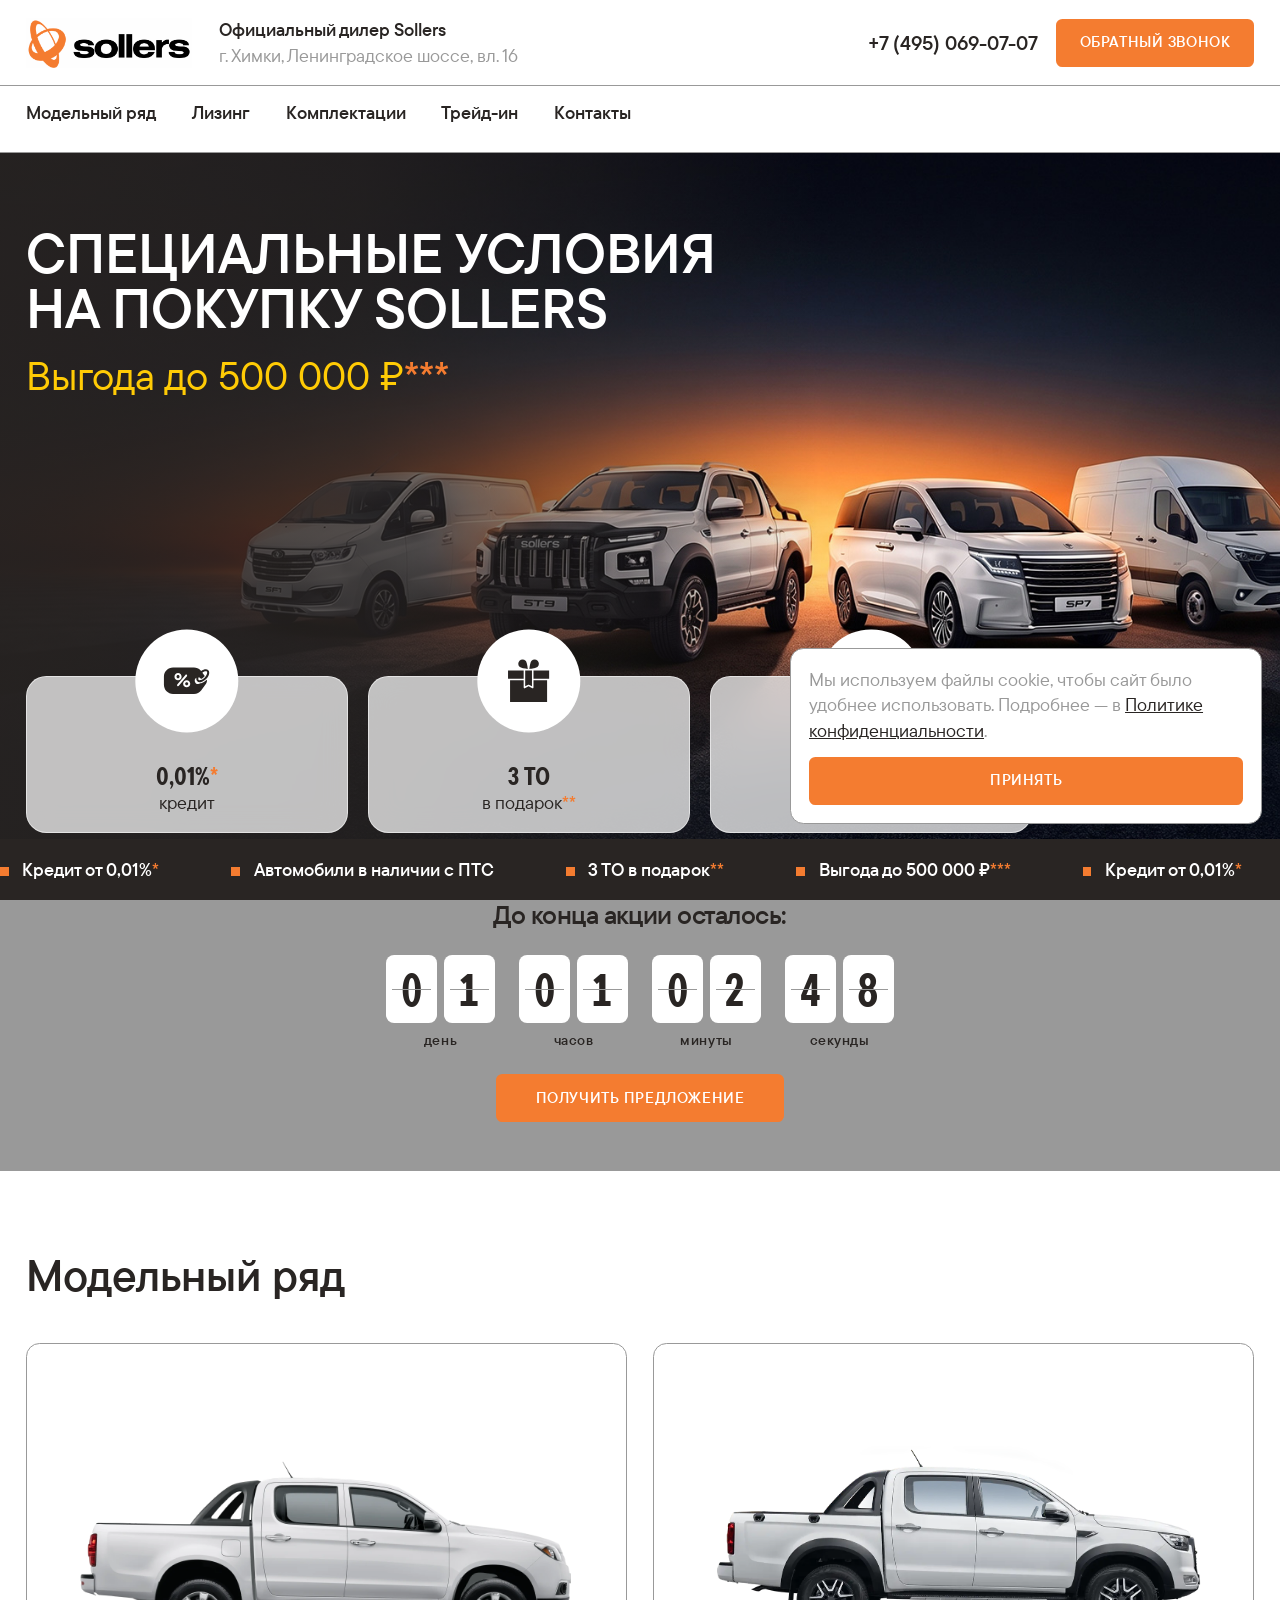
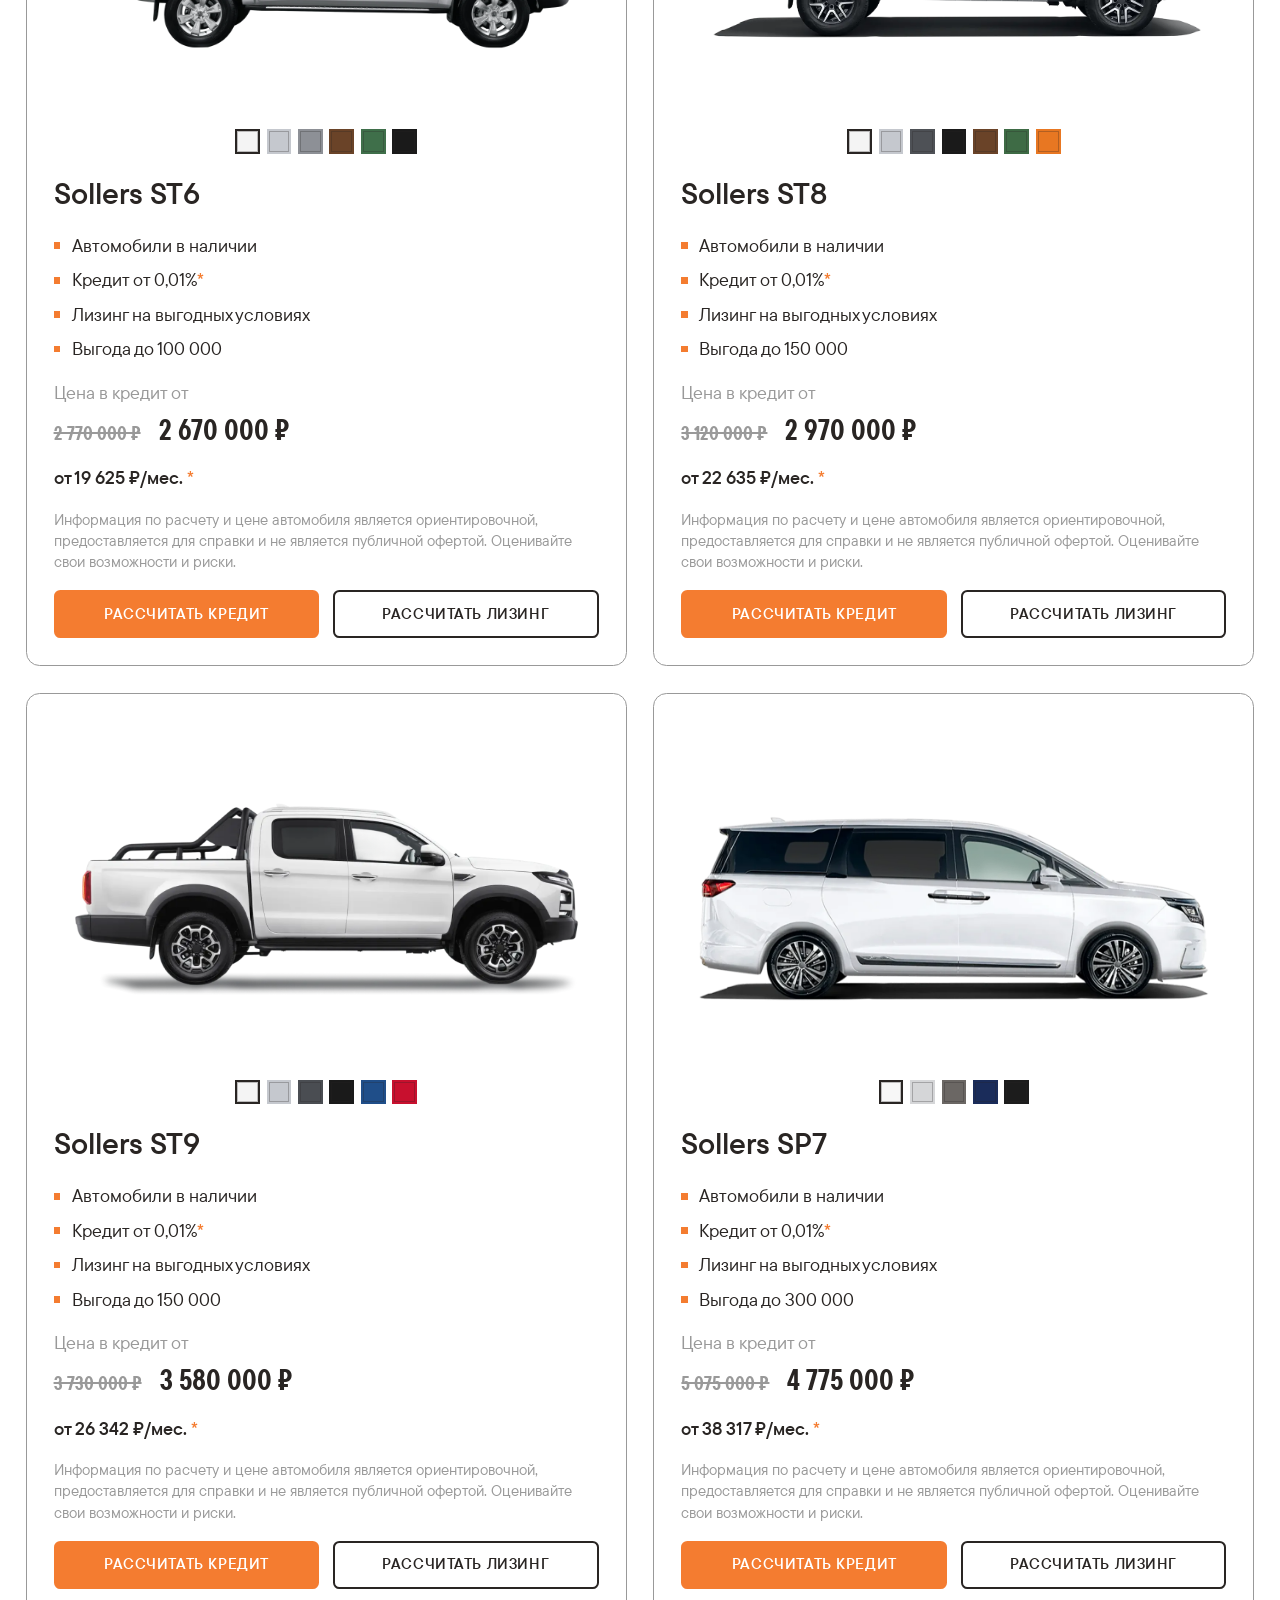
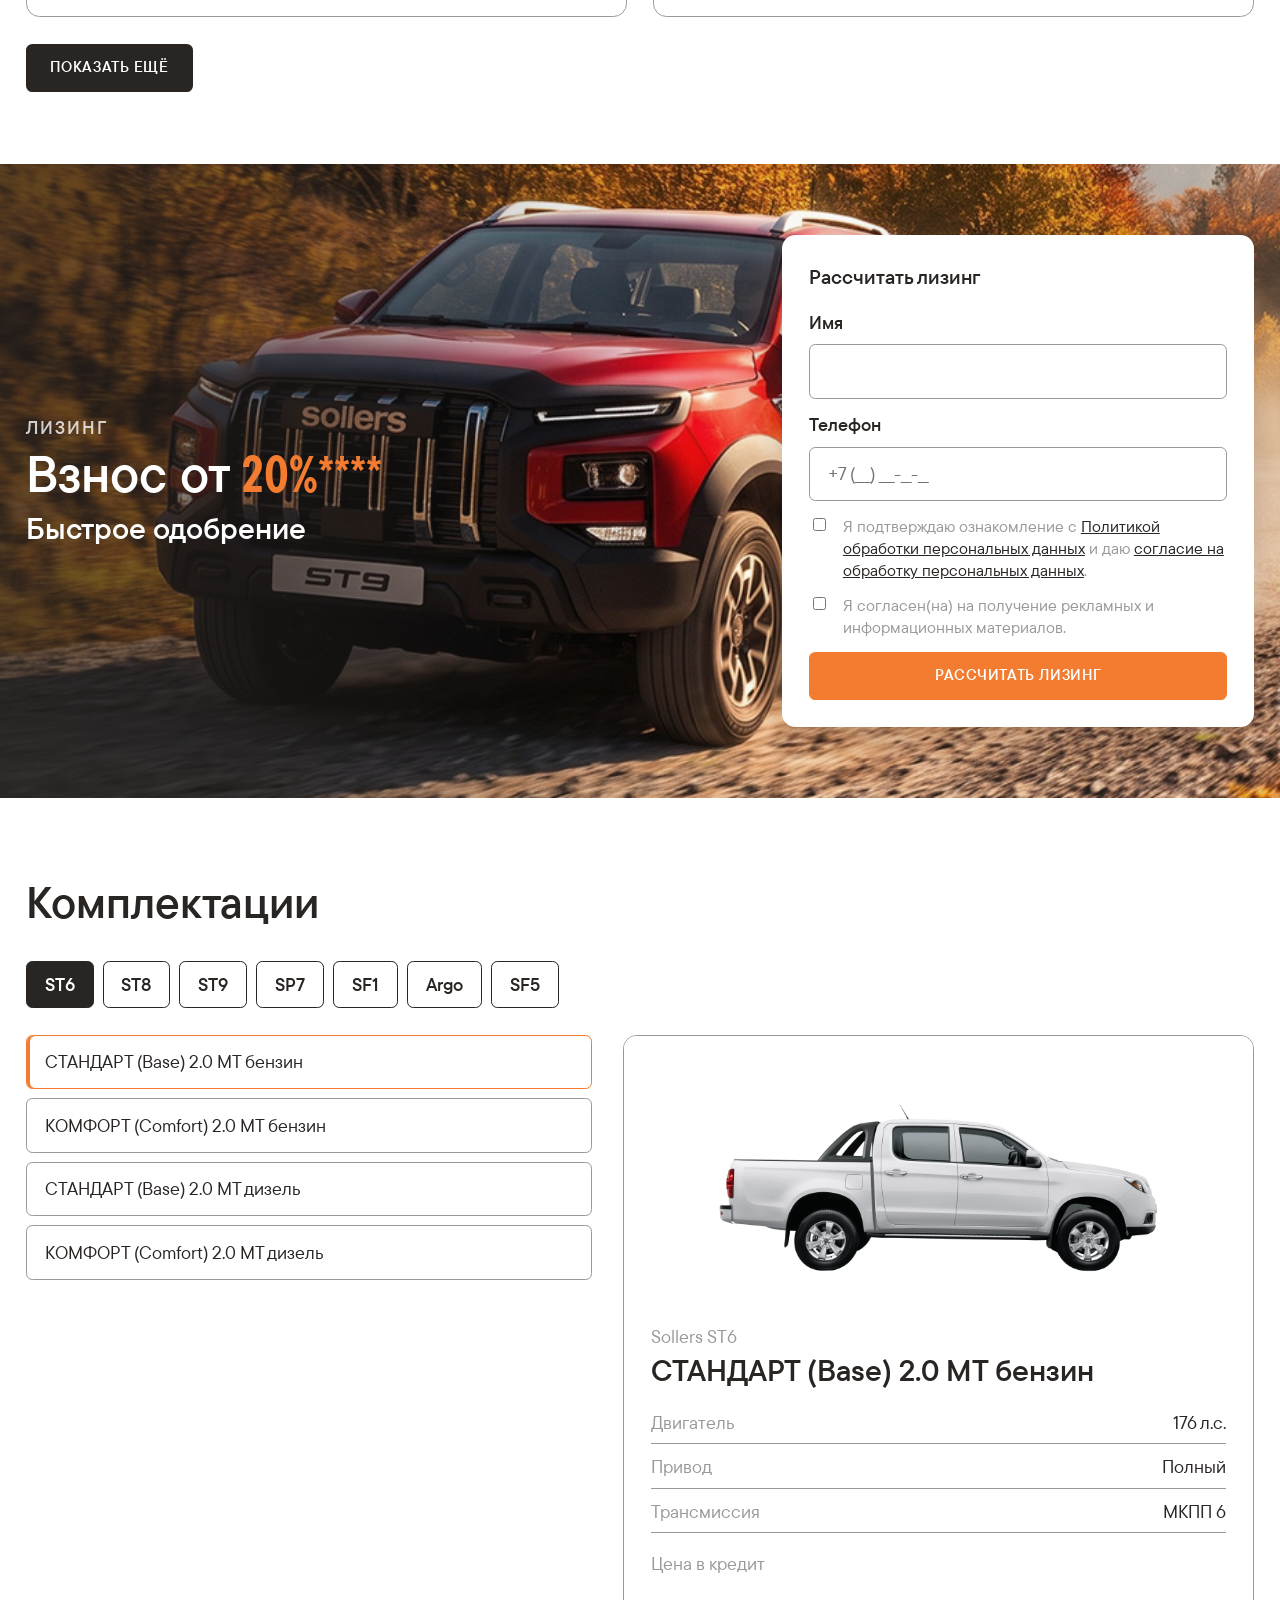
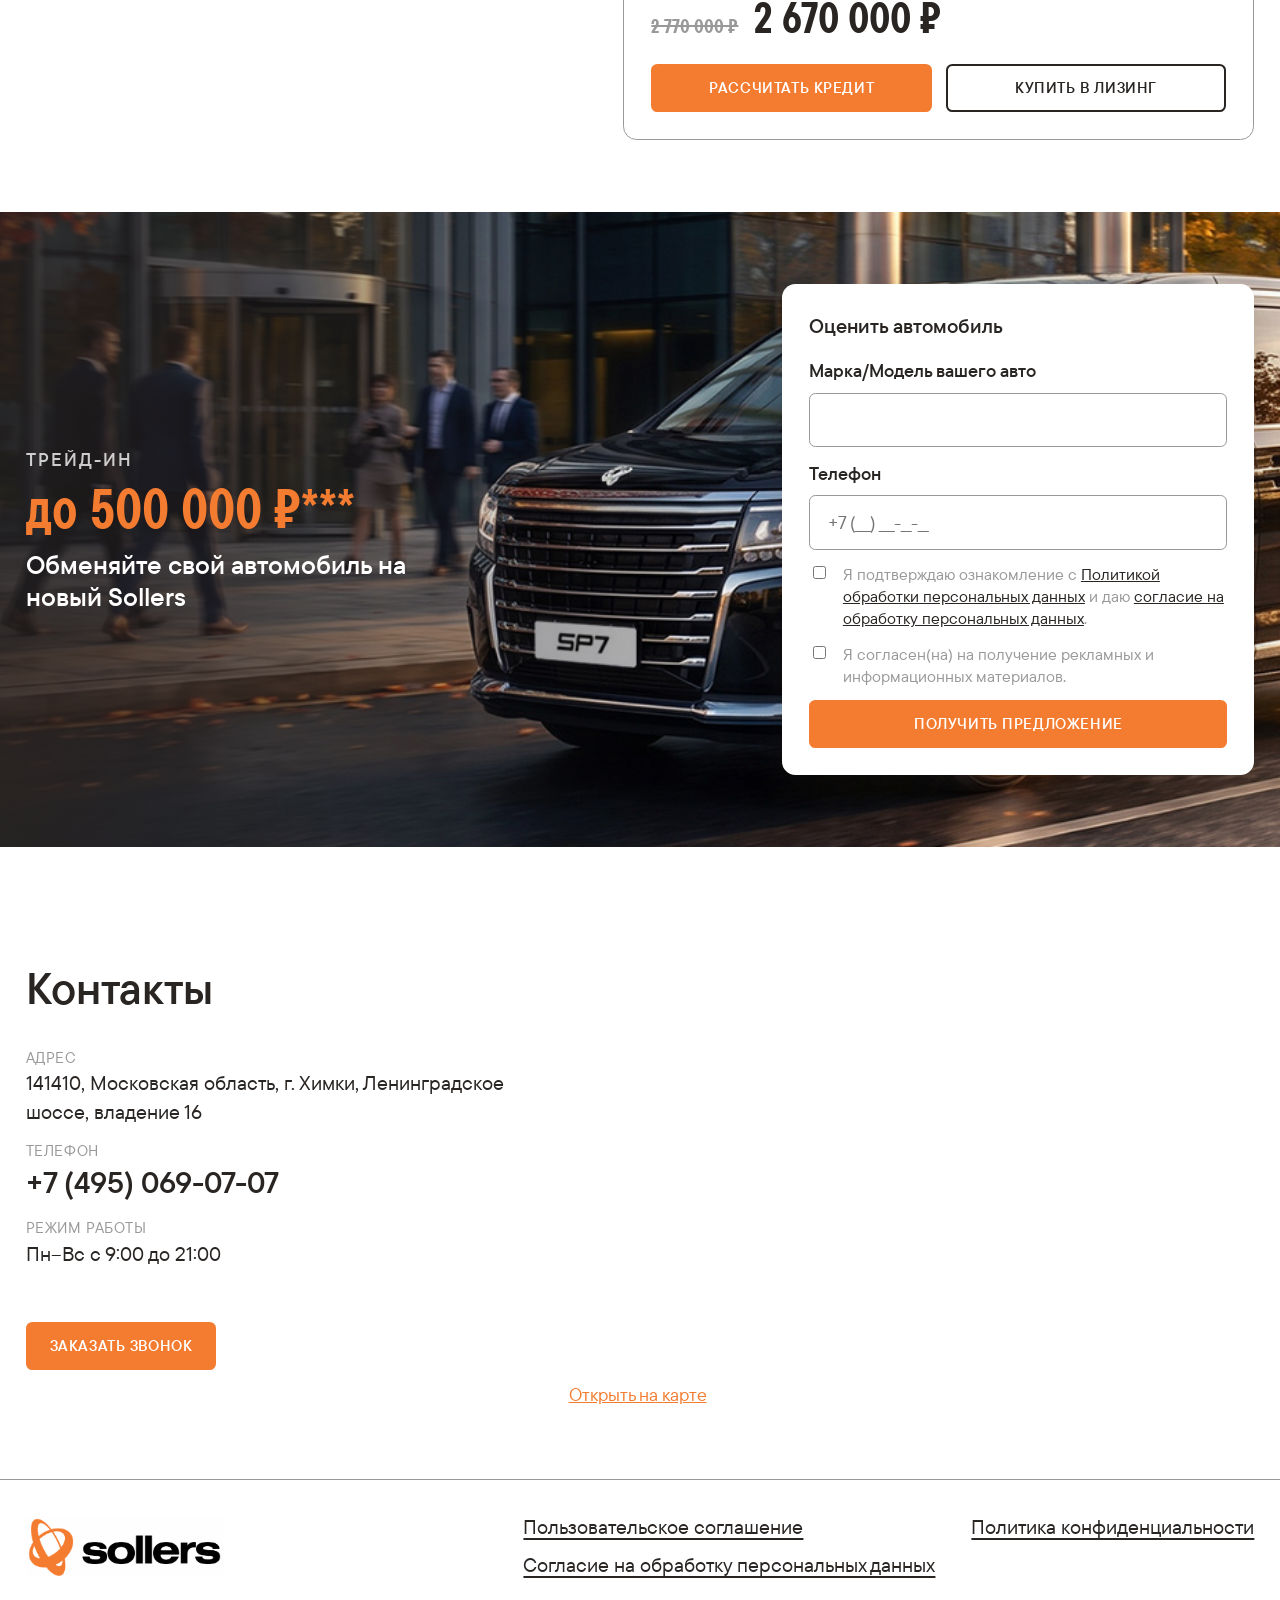
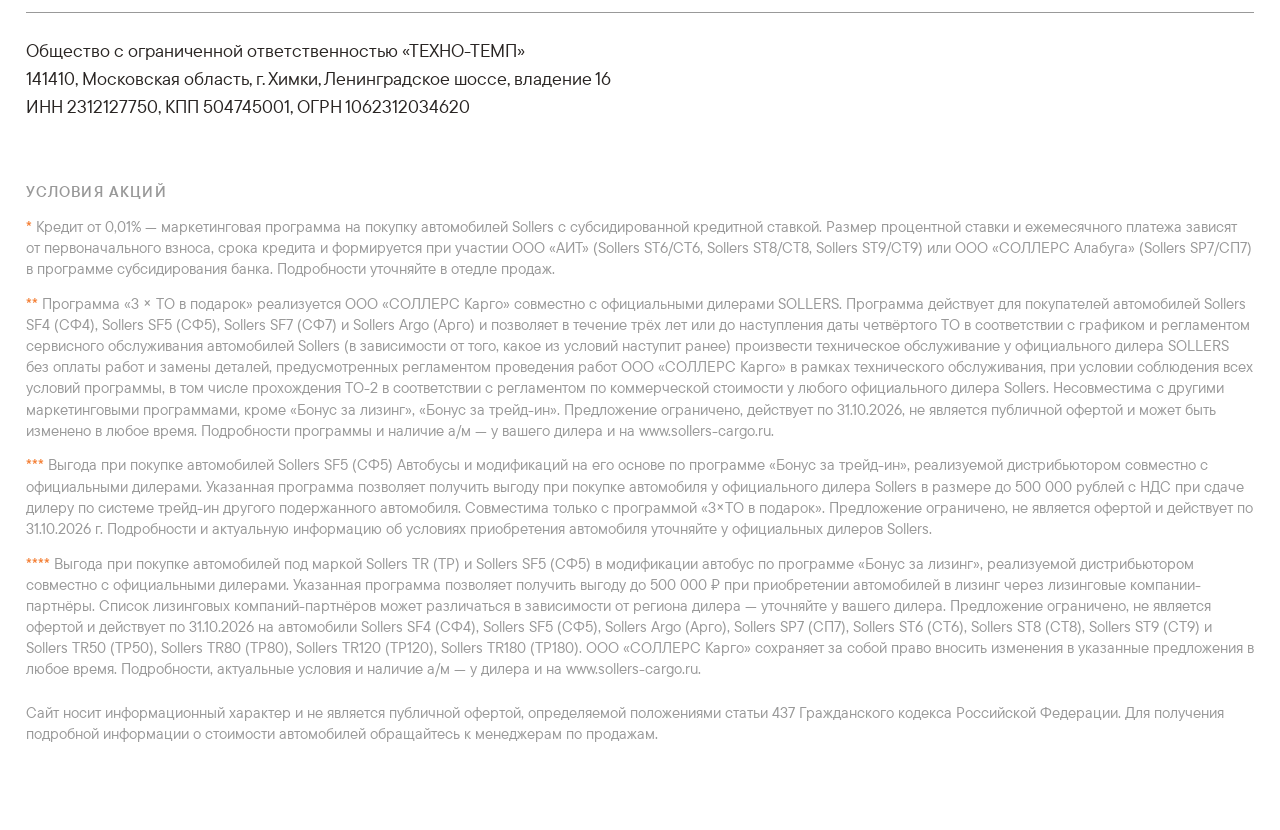
==== commit 567e0b14: "правки" ====
--- a/index.html
+++ b/index.html
@@ -161,7 +161,7 @@
               <span>Я подтверждаю ознакомление с <a href="pages/privacy.html">Политикой обработки персональных данных</a> и даю <a href="pages/consent.html">согласие на обработку персональных данных</a>.</span>
             </label>
             <label class="form__check">
-              <input type="checkbox" name="ads" required>
+              <input type="checkbox" name="ads">
               <span>Я согласен(на) на получение рекламных и информационных материалов.</span>
             </label>
             <p class="form__error" role="alert">Необходимо ваше согласие. Пожалуйста, заполните обязательные поля.</p>
@@ -212,7 +212,7 @@
               <span>Я подтверждаю ознакомление с <a href="pages/privacy.html">Политикой обработки персональных данных</a> и даю <a href="pages/consent.html">согласие на обработку персональных данных</a>.</span>
             </label>
             <label class="form__check">
-              <input type="checkbox" name="ads" required>
+              <input type="checkbox" name="ads">
               <span>Я согласен(на) на получение рекламных и информационных материалов.</span>
             </label>
             <p class="form__error" role="alert">Необходимо ваше согласие. Пожалуйста, заполните обязательные поля.</p>
@@ -310,7 +310,7 @@
         <label class="form__field"><span class="form__label">Имя</span><input class="form__input" type="text" name="name" autocomplete="name" required></label>
         <label class="form__field"><span class="form__label">Телефон</span><input class="form__input" type="tel" name="phone" data-phone inputmode="tel" autocomplete="tel" placeholder="+7 (___) ___-__-__" required></label>
         <label class="form__check"><input type="checkbox" name="consent" required><span>Я подтверждаю ознакомление с <a href="pages/privacy.html">Политикой обработки персональных данных</a> и даю <a href="pages/consent.html">согласие на обработку персональных данных</a>.</span></label>
-        <label class="form__check"><input type="checkbox" name="ads" required><span>Я согласен(на) на получение рекламных и информационных материалов.</span></label>
+        <label class="form__check"><input type="checkbox" name="ads"><span>Я согласен(на) на получение рекламных и информационных материалов.</span></label>
         <p class="form__error" role="alert">Необходимо ваше согласие. Пожалуйста, заполните обязательные поля.</p>
         <button class="button button--accent button--wide" type="submit" data-popup-submit>Жду звонка</button>
       </form>
--- a/css/base.css
+++ b/css/base.css
@@ -105,7 +105,7 @@
 html {
   font-size: clamp(15px, 13.5px + 0.35vw, 18px);
   scroll-behavior: smooth;
-  scroll-padding-top: calc(var(--header-height) + var(--space-s));
+  scroll-padding-top: calc(var(--header-offset, var(--header-height)) + var(--space-s));
 }
 
 body {
@@ -118,14 +118,6 @@
   background: var(--color-bg);
 }
 
-.catalog,
-.leasing,
-.trims,
-.tradein,
-.contacts {
-  scroll-margin-top: calc(var(--header-height) + var(--space-s));
-}
-
 img {
   max-width: 100%;
   height: auto;
@@ -133,8 +125,16 @@
 }
 
 button,
-input {
+input,
+textarea,
+select {
   font: inherit;
+  color: inherit;
+}
+
+button {
+  -webkit-appearance: none;
+  appearance: none;
 }
 
 a {
